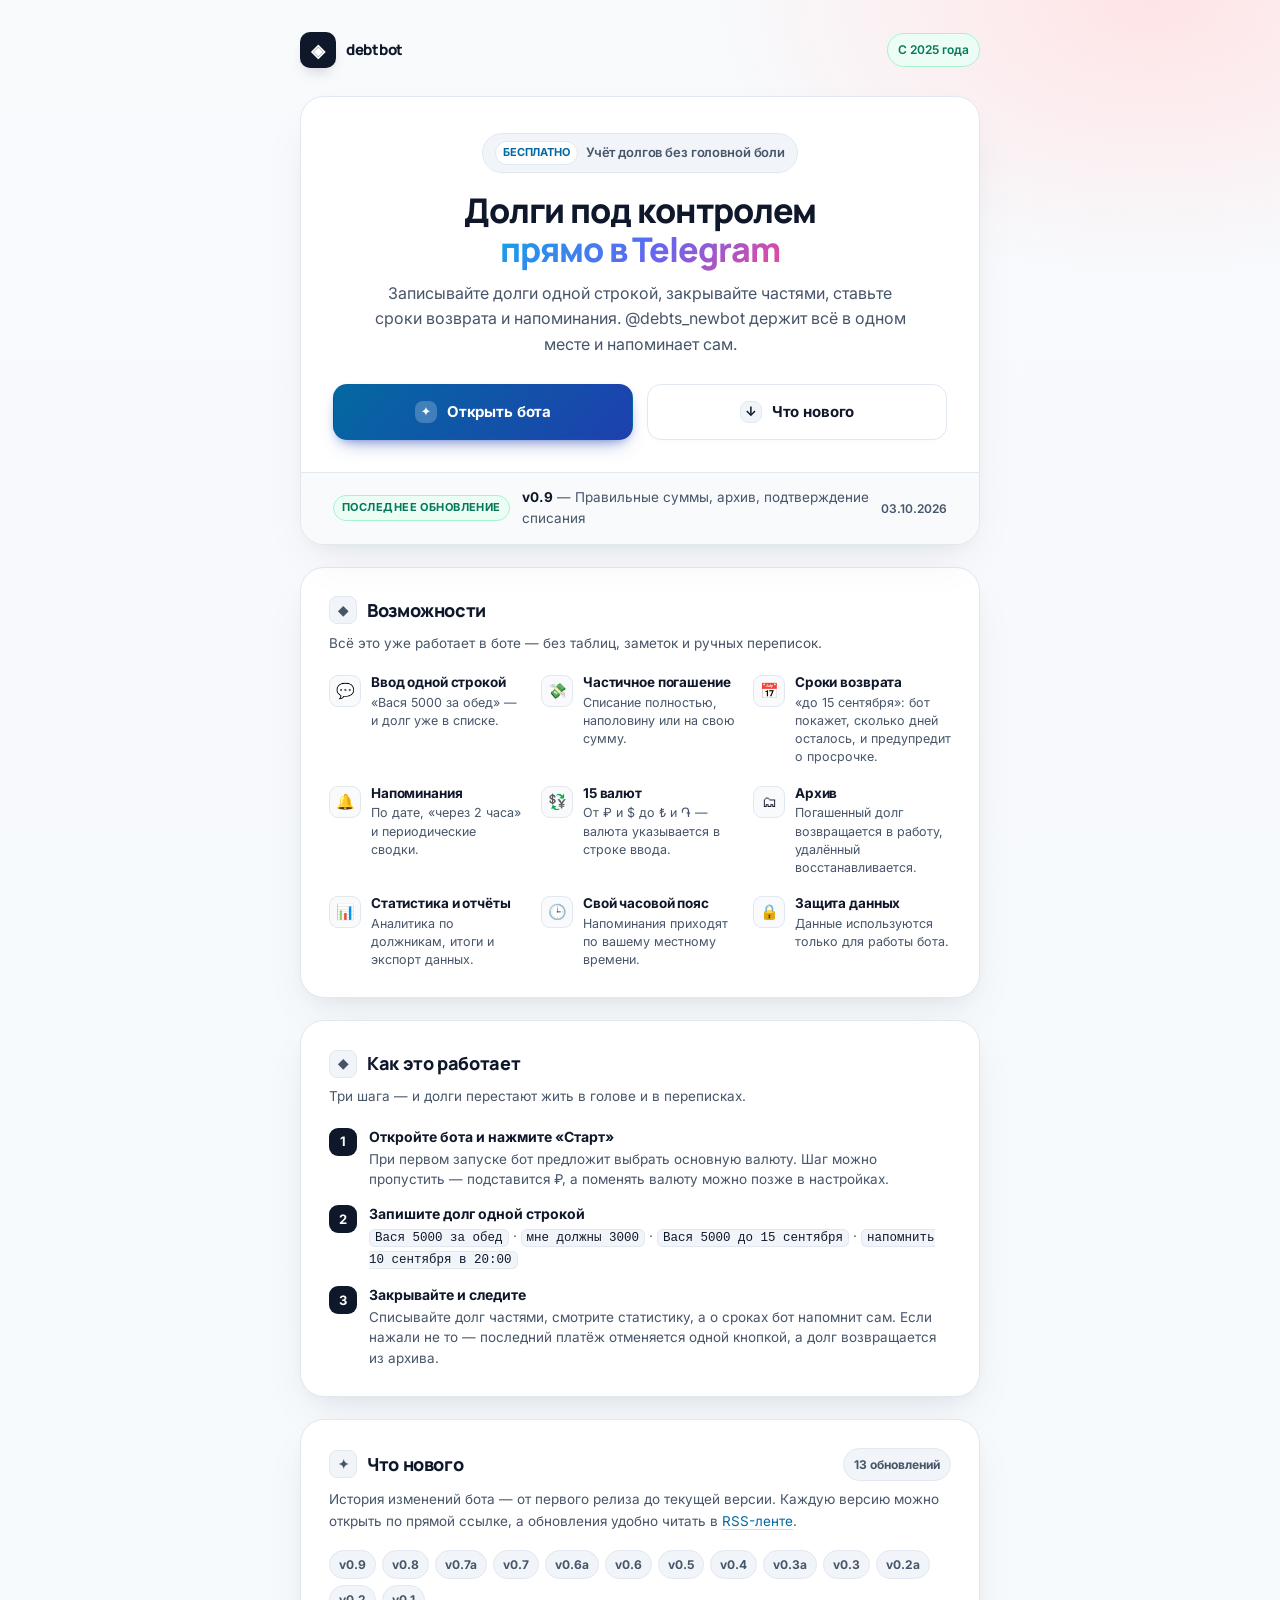
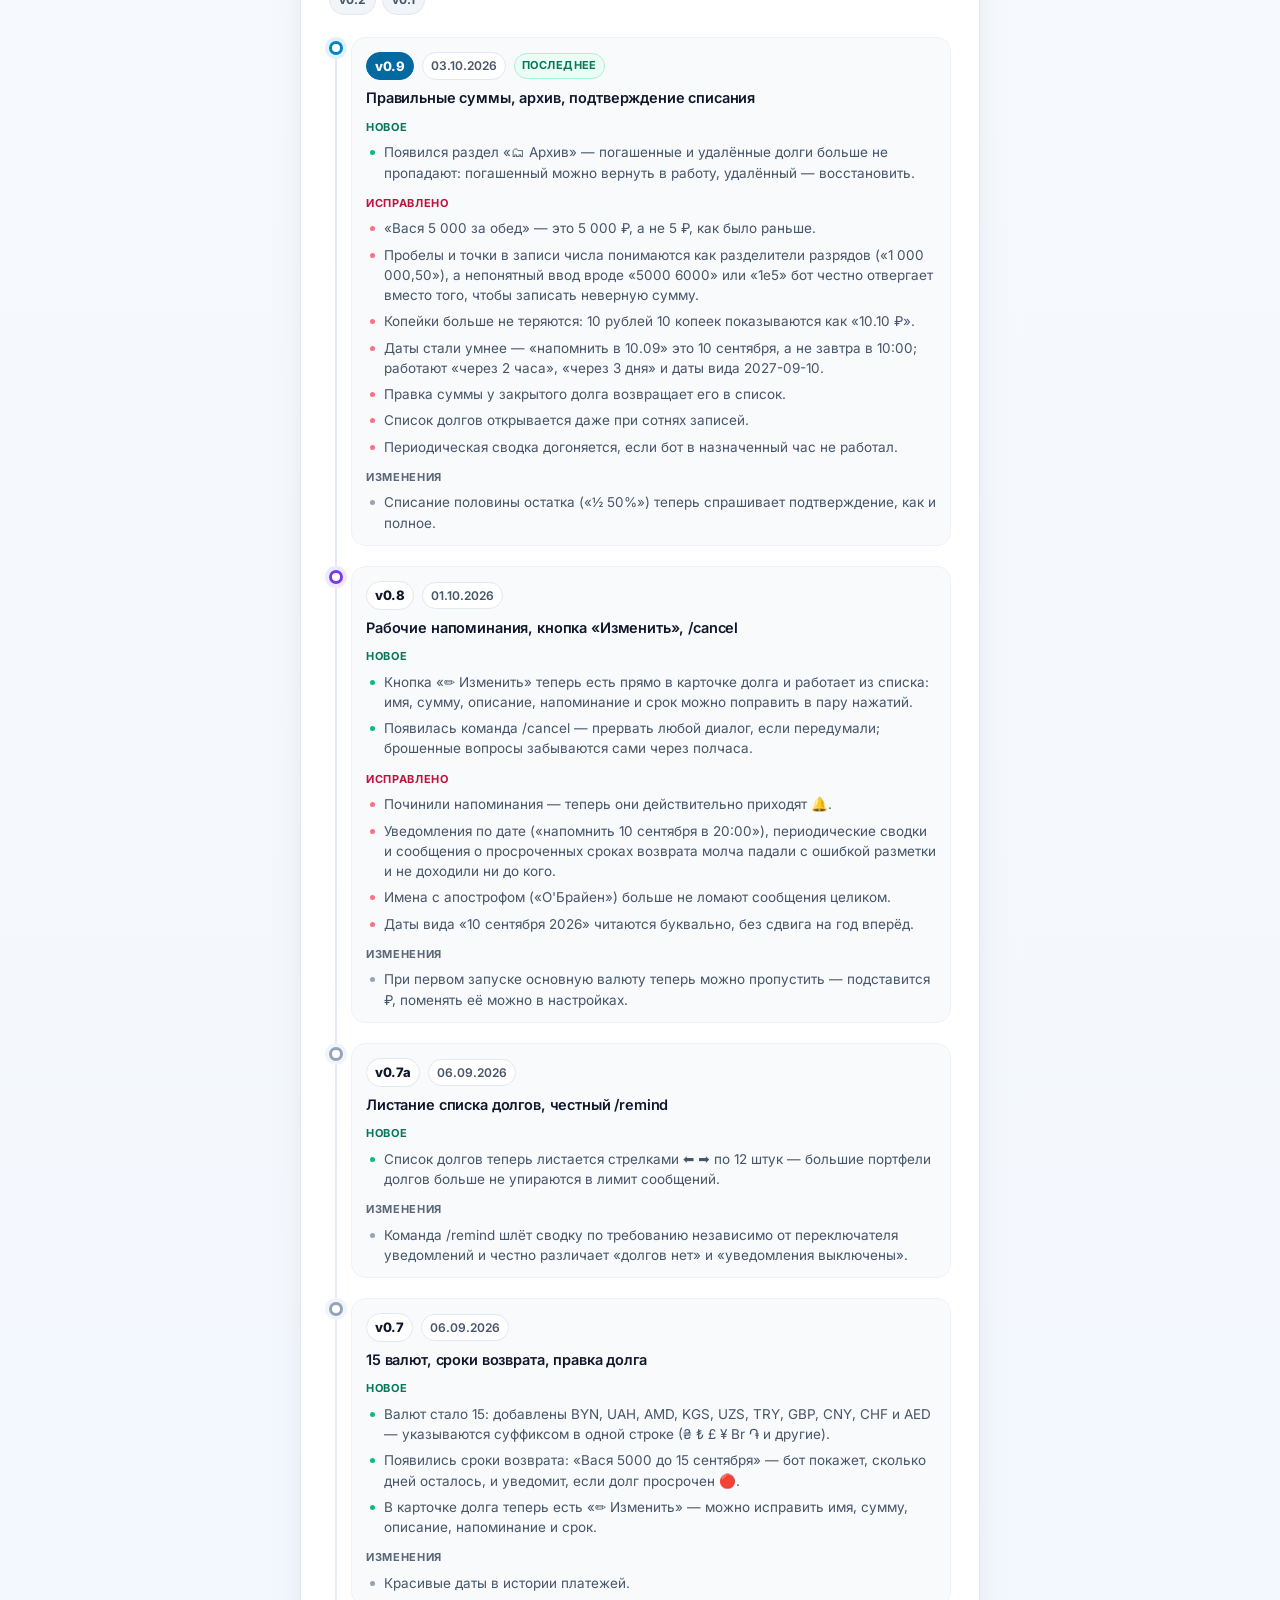
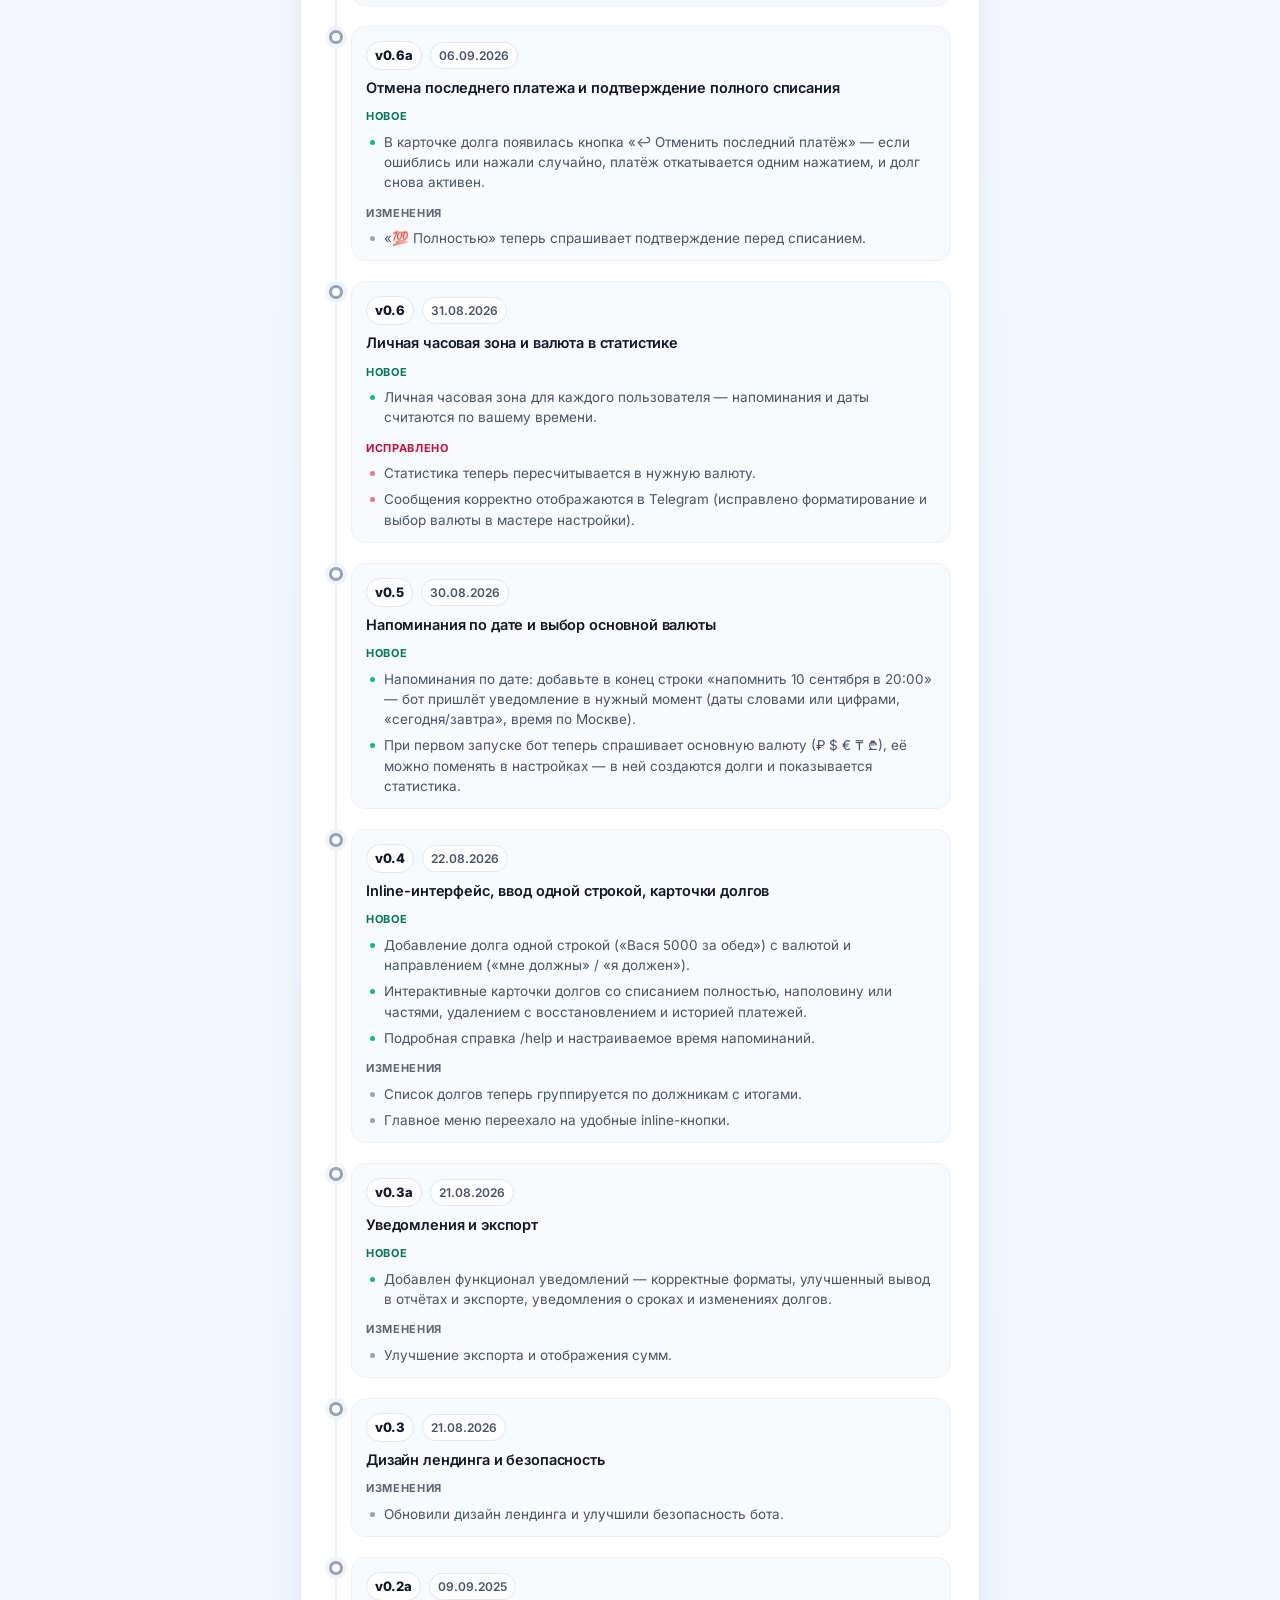
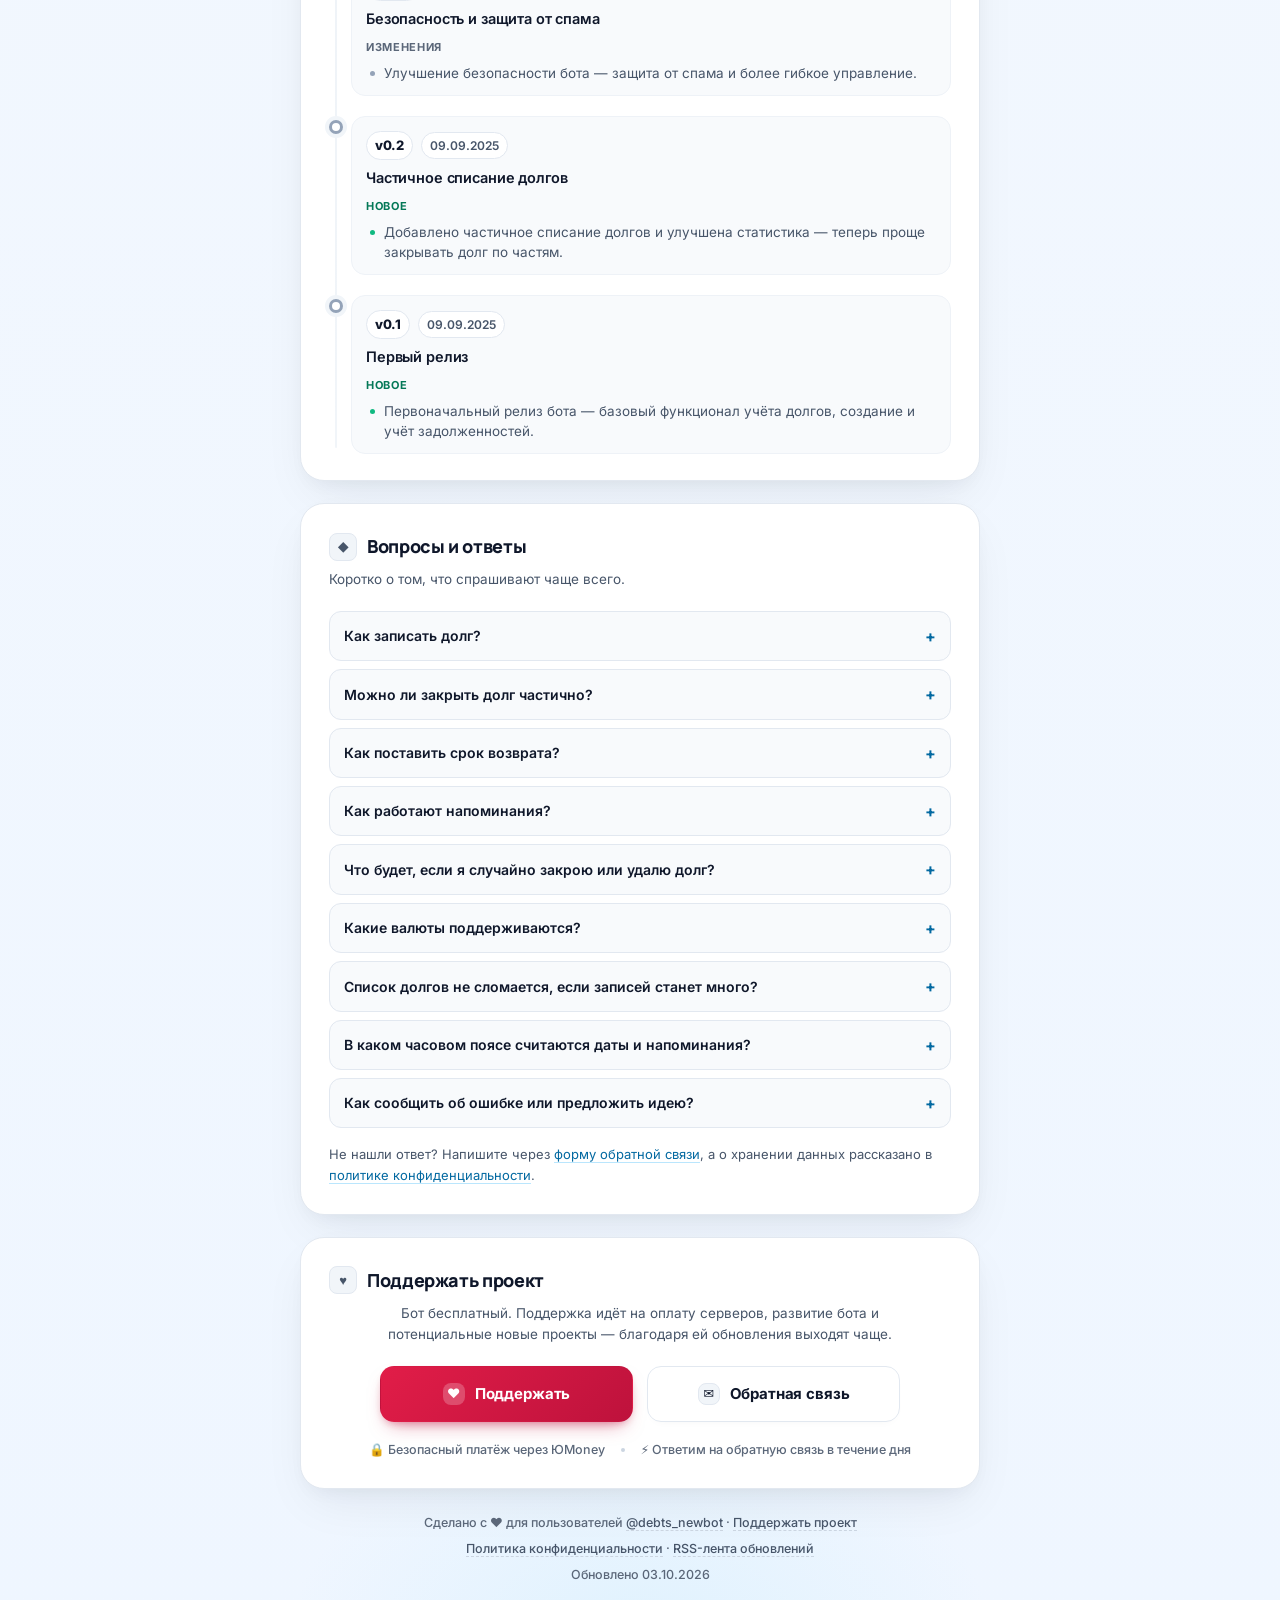
==== index.html @ 2c13cfb7 "site: обновления из данных, RSS, FAQ, превью для Telegram и доступность Каталог обновлений вынесен в" ====
<!DOCTYPE html>
<html lang="ru">
<head>
  <meta charset="UTF-8" />
  <meta name="viewport" content="width=device-width, initial-scale=1.0" />

  <title>Бот @debts_newbot — учёт долгов в Telegram</title>
  <meta name="description" content="Telegram-бот @debts_newbot для учёта долгов: ввод одной строкой, частичное погашение, сроки возврата, напоминания, 15 валют и статистика. История обновлений и поддержка проекта." />
  <link rel="canonical" href="https://dvrks1d3.github.io/debtbot.github.io/" />

  <!-- ВАЖНО: при подключении своего домена поменять адрес в site.json, затем
       здесь (canonical, og:url, og:image, twitter:image) и в privacy.html.
       Сборка проверит, что адреса совпадают. Подробности — в README. -->

  <meta name="theme-color" content="#0ea5e9" />
  <meta name="color-scheme" content="light" />

  <!-- Превью для Telegram и соцсетей -->
  <meta property="og:type" content="website" />
  <meta property="og:site_name" content="debtbot" />
  <meta property="og:locale" content="ru_RU" />
  <meta property="og:title" content="Учёт долгов в Telegram — @debts_newbot" />
  <meta property="og:description" content="Ввод одной строкой, частичное погашение, сроки возврата, напоминания и статистика. История обновлений бота и поддержка проекта." />
  <meta property="og:url" content="https://dvrks1d3.github.io/debtbot.github.io/" />
  <meta property="og:image" content="https://dvrks1d3.github.io/debtbot.github.io/assets/og-image.png" />
  <meta property="og:image:width" content="1200" />
  <meta property="og:image:height" content="630" />
  <meta property="og:image:alt" content="@debts_newbot — учёт долгов в Telegram" />
  <meta name="twitter:card" content="summary_large_image" />
  <meta name="twitter:title" content="Учёт долгов в Telegram — @debts_newbot" />
  <meta name="twitter:description" content="Ввод одной строкой, частичное погашение, сроки возврата, напоминания и статистика." />
  <meta name="twitter:image" content="https://dvrks1d3.github.io/debtbot.github.io/assets/og-image.png" />

  <!-- Иконки -->
  <link rel="icon" href="favicon.ico" sizes="any" />
  <link rel="icon" href="favicon.svg" type="image/svg+xml" />
  <link rel="apple-touch-icon" href="apple-touch-icon.png" />
  <link rel="manifest" href="site.webmanifest" />

  <!-- Подписка на обновления -->
  <link rel="alternate" type="application/rss+xml" title="Обновления бота @debts_newbot" href="feed.xml" />

  <link rel="preconnect" href="https://fonts.googleapis.com">
  <link rel="preconnect" href="https://fonts.gstatic.com" crossorigin>
  <link href="https://fonts.googleapis.com/css2?family=Inter:wght@400;500;600;700;800&family=Manrope:wght@700;800&display=swap" rel="stylesheet">

  <!-- Разметка для поисковиков собирается из faq.json и site.json -->
  <!-- build:jsonld:start -->
  <script type="application/ld+json">
  {
    "@context": "https://schema.org",
    "@graph": [
      {
        "@type": "SoftwareApplication",
        "name": "@debts_newbot",
        "applicationCategory": "FinanceApplication",
        "operatingSystem": "Telegram",
        "inLanguage": "ru",
        "url": "https://dvrks1d3.github.io/debtbot.github.io/",
        "description": "Telegram-бот для учёта долгов: частичное погашение, сроки возврата, напоминания и статистика.",
        "sameAs": [
          "https://t.me/debts_newbot"
        ],
        "offers": {
          "@type": "Offer",
          "price": "0",
          "priceCurrency": "RUB"
        }
      },
      {
        "@type": "FAQPage",
        "mainEntity": [
          {
            "@type": "Question",
            "name": "Как записать долг?",
            "acceptedAnswer": {
              "@type": "Answer",
              "text": "Одной строкой в чате с ботом: «Вася 5000 за обед». Можно сразу указать валюту, направление («мне должны» или «я должен»), срок возврата и напоминание."
            }
          },
          {
            "@type": "Question",
            "name": "Можно ли закрыть долг частично?",
            "acceptedAnswer": {
              "@type": "Answer",
              "text": "Да. В карточке долга есть списание полностью, наполовину («½ 50%») и на свою сумму. Полное списание и половина остатка спрашивают подтверждение, чтобы случайное нажатие ничего не испортило."
            }
          },
          {
            "@type": "Question",
            "name": "Как поставить срок возврата?",
            "acceptedAnswer": {
              "@type": "Answer",
              "text": "Допишите дату в строку: «Вася 5000 до 15 сентября». Бот покажет, сколько дней осталось, и пришлёт уведомление, если долг просрочен."
            }
          },
          {
            "@type": "Question",
            "name": "Как работают напоминания?",
            "acceptedAnswer": {
              "@type": "Answer",
              "text": "«напомнить 10 сентября в 20:00», «через 2 часа», «через 3 дня» или дата вида 2027-09-10. Кроме этого есть периодические сводки: их время настраивается, а если бот в назначенный час не работал, сводка догоняется."
            }
          },
          {
            "@type": "Question",
            "name": "Что будет, если я случайно закрою или удалю долг?",
            "acceptedAnswer": {
              "@type": "Answer",
              "text": "Ничего страшного. В разделе «🗂 Архив» погашенный долг можно вернуть в работу, а удалённый — восстановить. Последний платёж тоже откатывается кнопкой «↩️ Отменить последний платёж»."
            }
          },
          {
            "@type": "Question",
            "name": "Какие валюты поддерживаются?",
            "acceptedAnswer": {
              "@type": "Answer",
              "text": "15 валют, среди них ₽, $, €, ₸, ₾, ₴, ₺, £, ¥, Br и ֏. Валюта указывается прямо в строке ввода, а основную можно выбрать при первом запуске и поменять в настройках."
            }
          },
          {
            "@type": "Question",
            "name": "Список долгов не сломается, если записей станет много?",
            "acceptedAnswer": {
              "@type": "Answer",
              "text": "Нет. Список листается стрелками по 12 записей, группируется по должникам с итогами и открывается даже при сотнях долгов."
            }
          },
          {
            "@type": "Question",
            "name": "В каком часовом поясе считаются даты и напоминания?",
            "acceptedAnswer": {
              "@type": "Answer",
              "text": "В вашем. Часовой пояс настраивается отдельно для каждого пользователя, поэтому напоминания приходят по вашему местному времени."
            }
          },
          {
            "@type": "Question",
            "name": "Как сообщить об ошибке или предложить идею?",
            "acceptedAnswer": {
              "@type": "Answer",
              "text": "Через форму обратной связи — ссылка в блоке «Поддержать проект» и в футере. Обычно отвечаем в течение дня."
            }
          }
        ]
      }
    ]
  }
  </script>
  <!-- build:jsonld:end -->

  <style>
    :root {
      color-scheme: light;
      --bg: #f8fafc;
      --bg-2: #eff6ff;
      --card: #ffffff;
      --text: #0f172a;
      --muted: #475569;
      --muted-2: #5b6779;
      --border: #e2e8f0;
      --primary: #0ea5e9;
      --primary-ink: #0369a1;
      --primary-dark: #0284c7;
      --accent: #e11d48;
      --accent-2: #be123c;
      --ok: #047857;
      --ok-bg: #ecfdf5;
      --ok-border: #a7f3d0;
      --radius-xl: 24px;
      --shadow: 0 20px 50px -12px rgba(15, 23, 42, 0.08), 0 8px 20px -8px rgba(15, 23, 42, 0.06);
      --shadow-hover: 0 24px 60px -12px rgba(15, 23, 42, 0.12), 0 12px 24px -8px rgba(15, 23, 42, 0.08);
      --focus: #0369a1;
    }

    * { box-sizing: border-box; margin: 0; padding: 0; }

    body {
      font-family: 'Inter', system-ui, -apple-system, Segoe UI, Roboto, Arial, sans-serif;
      background: radial-gradient(900px 500px at 15% -10%, #dbeafe 0%, transparent 60%),
                  radial-gradient(800px 500px at 90% 0%, #ffe4e6 0%, transparent 55%),
                  radial-gradient(700px 400px at 50% 100%, #e0f2fe 0%, transparent 50%),
                  linear-gradient(180deg, var(--bg) 0%, var(--bg-2) 100%);
      color: var(--text);
      min-height: 100vh;
      line-height: 1.6;
      -webkit-font-smoothing: antialiased;
    }

    .container {
      max-width: 720px;
      margin: 0 auto;
      padding: 32px 20px 48px;
    }

    /* Доступность: сразу к обновлениям, минуя витрину */
    .skip-link {
      position: absolute;
      left: -9999px;
      top: 0;
      z-index: 10;
      background: var(--text);
      color: #fff;
      font-size: 14px;
      font-weight: 700;
      padding: 12px 18px;
      border-radius: 0 0 12px 0;
      text-decoration: none;
    }
    .skip-link:focus { left: 0; }

    a:focus-visible,
    button:focus-visible,
    summary:focus-visible {
      outline: 3px solid var(--focus);
      outline-offset: 3px;
      border-radius: 12px;
    }

    /* Header */
    .top-nav {
      display: flex;
      justify-content: space-between;
      align-items: center;
      margin-bottom: 28px;
      animation: fadeIn 0.6s ease;
    }
    .logo {
      display: flex;
      align-items: center;
      gap: 10px;
      font-weight: 800;
      font-family: 'Manrope', sans-serif;
      font-size: 15px;
      letter-spacing: -0.02em;
      color: var(--text);
    }
    .logo-mark {
      width: 36px; height: 36px;
      display: grid; place-items: center;
      background: var(--text);
      color: white;
      border-radius: 10px;
      font-size: 18px;
      box-shadow: 0 8px 16px -8px rgba(15,23,42,0.3);
    }
    .badge-since {
      font-size: 12px;
      font-weight: 600;
      color: var(--ok);
      background: var(--ok-bg);
      border: 1px solid var(--ok-border);
      padding: 6px 10px;
      border-radius: 999px;
    }

    /* Hero */
    .hero {
      background: var(--card);
      border: 1px solid var(--border);
      border-radius: var(--radius-xl);
      box-shadow: var(--shadow);
      overflow: hidden;
      animation: fadeUp 0.7s ease 0.1s both;
    }
    .hero-inner {
      padding: 36px 32px 32px;
      text-align: center;
    }
    .eyebrow {
      display: inline-flex;
      align-items: center;
      gap: 8px;
      background: #f1f5f9;
      border: 1px solid #e2e8f0;
      color: var(--muted);
      font-size: 13px;
      font-weight: 600;
      padding: 7px 12px;
      border-radius: 999px;
      margin-bottom: 18px;
      letter-spacing: -0.01em;
    }
    .eyebrow span {
      background: white;
      border: 1px solid #e2e8f0;
      padding: 2px 7px;
      border-radius: 999px;
      font-size: 11px;
      font-weight: 700;
      color: var(--primary-ink);
    }
    h1 {
      font-family: 'Manrope', sans-serif;
      font-size: clamp(26px, 4.5vw, 34px);
      font-weight: 800;
      line-height: 1.15;
      letter-spacing: -0.03em;
      margin-bottom: 12px;
    }
    h1 .accent {
      background: linear-gradient(135deg, #0ea5e9 0%, #6366f1 55%, #ec4899 100%);
      -webkit-background-clip: text;
      -webkit-text-fill-color: transparent;
      background-clip: text;
    }
    .subtitle {
      color: var(--muted);
      font-size: 16px;
      line-height: 1.6;
      max-width: 540px;
      margin: 0 auto 26px;
    }

    /* Actions */
    .actions {
      display: grid;
      grid-template-columns: 1fr 1fr;
      gap: 14px;
    }
    .btn {
      appearance: none;
      border-radius: 14px;
      padding: 16px 18px;
      font-size: 15px;
      font-weight: 700;
      letter-spacing: -0.01em;
      cursor: pointer;
      text-decoration: none;
      display: inline-flex;
      align-items: center;
      justify-content: center;
      gap: 10px;
      transition: all 0.22s cubic-bezier(.2,.8,.2,1);
      border: 1px solid transparent;
      line-height: 1;
      position: relative;
      overflow: hidden;
    }
    .btn:active { transform: translateY(0px) scale(0.98); }
    .btn-primary {
      background: linear-gradient(135deg, #0369a1 0%, #1e40af 100%);
      color: white;
      box-shadow: 0 10px 20px -10px rgba(30, 64, 175, 0.55), 0 4px 10px -4px rgba(30, 64, 175, 0.4);
    }
    .btn-primary:hover {
      transform: translateY(-2px);
      box-shadow: 0 16px 28px -10px rgba(30, 64, 175, 0.5), 0 8px 14px -6px rgba(30, 64, 175, 0.35);
      filter: brightness(1.06);
    }
    .btn-accent {
      background: linear-gradient(135deg, var(--accent) 0%, var(--accent-2) 100%);
      color: white;
      box-shadow: 0 10px 20px -10px rgba(190, 18, 60, 0.55), 0 4px 10px -4px rgba(190, 18, 60, 0.4);
    }
    .btn-accent:hover {
      transform: translateY(-2px);
      box-shadow: 0 16px 28px -10px rgba(190, 18, 60, 0.5), 0 8px 14px -6px rgba(190, 18, 60, 0.35);
      filter: brightness(1.04);
    }
    .btn-secondary {
      background: white;
      color: var(--text);
      border-color: var(--border);
      box-shadow: 0 4px 12px -8px rgba(15,23,42,0.08);
    }
    .btn-secondary:hover {
      transform: translateY(-2px);
      border-color: #cbd5e1;
      box-shadow: var(--shadow-hover);
      background: #fcfdff;
    }
    .btn-icon {
      width: 22px; height: 22px;
      display: grid; place-items: center;
      border-radius: 8px;
      font-size: 13px;
      flex-shrink: 0;
    }
    .btn-primary .btn-icon,
    .btn-accent .btn-icon { background: rgba(255,255,255,0.22); }
    .btn-secondary .btn-icon { background: #f1f5f9; border: 1px solid #e2e8f0; }

    /* Последнее обновление в карточке */
    .latest {
      display: flex;
      align-items: center;
      gap: 12px;
      flex-wrap: wrap;
      padding: 14px 32px;
      background: #f8fafc;
      border-top: 1px solid var(--border);
      text-decoration: none;
      color: var(--text);
      transition: background 0.2s ease;
    }
    .latest:hover { background: #f1f5f9; }
    .latest-label {
      font-size: 11px;
      font-weight: 700;
      letter-spacing: 0.04em;
      text-transform: uppercase;
      color: var(--ok);
      background: var(--ok-bg);
      border: 1px solid var(--ok-border);
      padding: 3px 8px;
      border-radius: 999px;
      white-space: nowrap;
    }
    .latest-title { flex: 1 1 220px; font-size: 13.5px; color: var(--muted); }
    .latest-title b { color: var(--text); font-weight: 700; }
    .latest-date { font-size: 12px; font-weight: 600; color: var(--muted); }

    /* Панели разделов */
    .panel {
      margin-top: 22px;
      background: var(--card);
      border: 1px solid var(--border);
      border-radius: var(--radius-xl);
      box-shadow: var(--shadow);
      padding: 28px;
    }
    .panel h2,
    .changelog-head h2 {
      font-family: 'Manrope', sans-serif;
      font-size: 18px;
      font-weight: 800;
      letter-spacing: -0.02em;
      display: flex;
      align-items: center;
      gap: 10px;
    }
    .title-icon {
      width: 28px; height: 28px;
      display: grid; place-items: center;
      background: #f1f5f9;
      border: 1px solid #e2e8f0;
      border-radius: 8px;
      font-size: 13px;
      color: var(--muted);
    }
    .panel-sub {
      font-size: 13.5px;
      color: var(--muted);
      margin: 8px 0 20px;
    }

    /* Возможности */
    .feature-grid {
      list-style: none;
      display: grid;
      grid-template-columns: repeat(3, 1fr);
      gap: 18px 14px;
    }
    .feature-item {
      display: flex;
      gap: 10px;
      align-items: flex-start;
    }
    .feature-icon {
      width: 32px; height: 32px;
      border-radius: 9px;
      display: grid; place-items: center;
      font-size: 15px;
      background: #f8fafc;
      border: 1px solid #e2e8f0;
      flex-shrink: 0;
      margin-top: 1px;
    }
    .feature-item b { display: block; font-size: 13.5px; line-height: 1.25; margin-bottom: 3px; letter-spacing: -0.01em; }
    .feature-item p { font-size: 12.5px; color: var(--muted); line-height: 1.45; }

    /* Как это работает */
    .steps {
      list-style: none;
      counter-reset: step;
      display: grid;
      gap: 16px;
    }
    .steps li {
      counter-increment: step;
      display: flex;
      gap: 12px;
      align-items: flex-start;
    }
    .steps li::before {
      content: counter(step);
      width: 28px; height: 28px;
      flex: 0 0 28px;
      display: grid; place-items: center;
      border-radius: 9px;
      background: var(--text);
      color: #fff;
      font-size: 13px;
      font-weight: 700;
    }
    .steps b { display: block; font-size: 14px; line-height: 1.3; margin-bottom: 3px; }
    .steps p { font-size: 13.5px; color: var(--muted); line-height: 1.5; }
    .steps code {
      font-family: ui-monospace, SFMono-Regular, Menlo, Consolas, monospace;
      font-size: 12.5px;
      background: #f1f5f9;
      border: 1px solid #e2e8f0;
      border-radius: 6px;
      padding: 1px 5px;
      color: var(--text);
    }

    /* Обновления */
    .changelog {
      margin-top: 22px;
      background: var(--card);
      border: 1px solid var(--border);
      border-radius: var(--radius-xl);
      box-shadow: var(--shadow);
      padding: 28px 28px 24px;
    }
    .changelog-head {
      display: flex;
      align-items: center;
      justify-content: space-between;
      gap: 12px;
      margin-bottom: 8px;
    }
    .version-count {
      font-size: 12px;
      font-weight: 700;
      color: var(--muted);
      background: #f1f5f9;
      border: 1px solid #e2e8f0;
      padding: 6px 10px;
      border-radius: 999px;
      white-space: nowrap;
    }
    .changelog-sub {
      font-size: 13.5px;
      color: var(--muted);
      margin-bottom: 18px;
    }
    .version-index {
      display: flex;
      flex-wrap: wrap;
      gap: 6px;
      margin-bottom: 22px;
    }
    .chip {
      font-size: 12px;
      font-weight: 700;
      color: var(--muted);
      background: #f1f5f9;
      border: 1px solid #e2e8f0;
      padding: 4px 9px;
      border-radius: 999px;
      text-decoration: none;
      transition: all 0.18s ease;
    }
    .chip:hover {
      background: white;
      border-color: var(--primary-ink);
      color: var(--primary-ink);
    }
    .timeline {
      list-style: none;
      position: relative;
      padding-left: 22px;
    }
    .timeline::before {
      content: "";
      position: absolute;
      left: 6px;
      top: 8px;
      bottom: 8px;
      width: 2px;
      background: linear-gradient(180deg, #e2e8f0 0%, #f1f5f9 100%);
      border-radius: 999px;
    }
    .timeline-item {
      position: relative;
      padding-bottom: 20px;
      display: flex;
      gap: 14px;
      align-items: flex-start;
      scroll-margin-top: 24px;
    }
    .timeline-item:last-child { padding-bottom: 2px; }
    .timeline-dot {
      position: absolute;
      left: -22px;
      top: 4px;
      width: 14px; height: 14px;
      border-radius: 50%;
      background: white;
      border: 3px solid var(--primary-dark);
      box-shadow: 0 0 0 4px #e0f2fe;
    }
    .timeline-item:nth-child(2) .timeline-dot { border-color: #7c3aed; box-shadow: 0 0 0 4px #ede9fe; }
    .timeline-item:nth-child(n+3) .timeline-dot { border-color: #94a3b8; box-shadow: 0 0 0 4px #f1f5f9; }
    .timeline-card {
      flex: 1;
      background: #f8fafc;
      border: 1px solid #eef2f7;
      border-radius: 14px;
      padding: 14px 14px 12px;
      transition: all 0.2s ease;
    }
    .timeline-card:hover {
      background: white;
      border-color: #e2e8f0;
      transform: translateY(-1px);
      box-shadow: 0 8px 20px -14px rgba(15,23,42,0.1);
    }
    .timeline-item:target .timeline-card {
      background: white;
      border-color: var(--primary);
      box-shadow: 0 0 0 3px #e0f2fe;
    }
    .timeline-top {
      display: flex;
      align-items: center;
      gap: 8px;
      flex-wrap: wrap;
      margin-bottom: 8px;
    }
    .release-heading { margin: 0; font-size: inherit; font-weight: inherit; }
    .ver {
      display: inline-block;
      font-size: 13px;
      font-weight: 800;
      letter-spacing: -0.02em;
      color: var(--text);
      background: white;
      border: 1px solid #e2e8f0;
      padding: 3px 8px;
      border-radius: 999px;
      text-decoration: none;
    }
    .ver:hover { border-color: var(--primary-ink); color: var(--primary-ink); }
    .ver.latest { background: var(--primary-ink); color: white; border-color: var(--primary-ink); }
    .ver.latest:hover { color: white; border-color: var(--text); background: var(--text); }
    .date {
      font-size: 12px;
      font-weight: 600;
      color: var(--muted);
      background: white;
      border: 1px solid #e2e8f0;
      padding: 3px 8px;
      border-radius: 999px;
    }
    .tag {
      font-size: 11px;
      font-weight: 700;
      letter-spacing: 0.04em;
      text-transform: uppercase;
      color: var(--ok);
      background: var(--ok-bg);
      border: 1px solid var(--ok-border);
      padding: 3px 7px;
      border-radius: 999px;
    }
    .release-title {
      font-size: 14.5px;
      font-weight: 600;
      color: var(--text);
      letter-spacing: -0.01em;
      line-height: 1.4;
    }
    .release-groups { margin-top: 10px; }
    .release-group + .release-group { margin-top: 12px; }
    .group-title {
      font-size: 11px;
      font-weight: 700;
      letter-spacing: 0.06em;
      text-transform: uppercase;
      margin-bottom: 6px;
      color: var(--muted-2);
    }
    .release-group-add .group-title { color: var(--ok); }
    .release-group-fix .group-title { color: var(--accent-2); }
    .release-list {
      list-style: none;
      display: grid;
      gap: 6px;
    }
    .release-list li {
      position: relative;
      padding-left: 18px;
      font-size: 13.5px;
      color: var(--muted);
      line-height: 1.5;
    }
    .release-list li::before {
      content: "";
      position: absolute;
      left: 4px;
      top: 8px;
      width: 5px; height: 5px;
      border-radius: 50%;
      background: #94a3b8;
    }
    .release-group-add .release-list li::before { background: #10b981; }
    .release-group-fix .release-list li::before { background: #fb7185; }

    /* FAQ */
    .faq-item {
      background: #f8fafc;
      border: 1px solid var(--border);
      border-radius: 12px;
      padding: 0 14px;
      transition: background 0.2s ease;
    }
    .faq-item + .faq-item { margin-top: 8px; }
    .faq-item[open] { background: white; }
    .faq-item summary {
      cursor: pointer;
      font-size: 14px;
      font-weight: 600;
      line-height: 1.4;
      padding: 13px 0;
      list-style: none;
      display: flex;
      align-items: center;
      justify-content: space-between;
      gap: 12px;
    }
    .faq-item summary::-webkit-details-marker { display: none; }
    .faq-item summary::after {
      content: "+";
      font-size: 16px;
      font-weight: 700;
      color: var(--primary-ink);
      flex-shrink: 0;
    }
    .faq-item[open] summary::after { content: "–"; }
    .faq-item p {
      font-size: 13.5px;
      color: var(--muted);
      line-height: 1.5;
      padding-bottom: 14px;
    }
    .faq-note {
      margin-top: 16px;
      font-size: 13px;
      color: var(--muted);
    }

    /* Поддержка */
    .support { text-align: center; }
    .support .panel-sub { max-width: 520px; margin: 8px auto 20px; }
    .support .actions { max-width: 520px; margin: 0 auto; }
    .trust-row {
      display: flex;
      align-items: center;
      justify-content: center;
      gap: 16px;
      margin-top: 18px;
      flex-wrap: wrap;
      color: var(--muted-2);
      font-size: 12.5px;
      font-weight: 500;
    }
    .trust-row span { display: inline-flex; align-items: center; gap: 6px; }
    .trust-dot { width: 4px; height: 4px; background: #cbd5e1; border-radius: 50%; }

    footer {
      text-align: center;
      margin-top: 24px;
      color: var(--muted-2);
      font-size: 12.5px;
      font-weight: 500;
      animation: fadeIn 0.7s ease 0.25s both;
    }
    footer p + p { margin-top: 6px; }
    footer a { color: var(--muted); text-decoration: none; border-bottom: 1px dashed #cbd5e1; }
    footer a:hover { color: var(--text); border-bottom-color: var(--text); }

    a.inline-link { color: var(--primary-ink); text-decoration: none; border-bottom: 1px solid #bae6fd; }
    a.inline-link:hover { border-bottom-color: var(--primary-ink); }

    @keyframes fadeUp {
      from { opacity: 0; transform: translateY(12px); }
      to { opacity: 1; transform: translateY(0); }
    }
    @keyframes fadeIn { from { opacity: 0; } to { opacity: 1; } }

    @media (max-width: 720px) {
      .feature-grid { grid-template-columns: repeat(2, 1fr); }
    }

    @media (max-width: 640px) {
      .container { padding: 20px 16px 32px; }
      .hero-inner { padding: 28px 20px 26px; }
      .latest { padding: 14px 20px; }
      .actions { grid-template-columns: 1fr; }
      .panel { padding: 22px 18px; }
      .changelog { padding: 22px 18px 18px; }
      .feature-grid { grid-template-columns: 1fr; gap: 14px; }
      .release-list li { font-size: 13px; }
      .changelog-sub { font-size: 13px; }
      .trust-row { flex-direction: column; gap: 6px; }
      .trust-dot { display: none; }
    }

    @media (prefers-reduced-motion: reduce) {
      * { animation: none !important; transition: none !important; }
    }
  </style>
</head>
<body>
  <a class="skip-link" href="#changelog">Перейти к обновлениям</a>

  <div class="container">
    <header class="top-nav">
      <div class="logo">
        <div class="logo-mark" aria-hidden="true">◈</div>
        debtbot
      </div>
      <span class="badge-since">С 2025 года</span>
    </header>

    <main id="main">
      <section class="hero" aria-labelledby="hero-title">
        <div class="hero-inner">
          <p class="eyebrow"><span>БЕСПЛАТНО</span> Учёт долгов без головной боли</p>
          <h1 id="hero-title">Долги под контролем <br><span class="accent">прямо в Telegram</span></h1>
          <p class="subtitle">Записывайте долги одной строкой, закрывайте частями, ставьте сроки возврата и напоминания. @debts_newbot держит всё в одном месте и напоминает сам.</p>

          <div class="actions">
            <a class="btn btn-primary" href="https://t.me/debts_newbot" target="_blank" rel="noopener noreferrer">
              <span class="btn-icon" aria-hidden="true">✦</span>
              Открыть бота
            </a>
            <a class="btn btn-secondary" href="#changelog">
              <span class="btn-icon" aria-hidden="true">↓</span>
              Что нового
            </a>
          </div>
        </div>

        <!-- build:latest:start -->
        <a class="latest" href="#v0-9">
          <span class="latest-label">Последнее обновление</span>
          <span class="latest-title"><b>v0.9</b> — Правильные суммы, архив, подтверждение списания</span>
          <time class="latest-date" datetime="2026-10-03">03.10.2026</time>
        </a>
        <!-- build:latest:end -->
      </section>

      <section class="panel" id="features" aria-labelledby="features-title">
        <h2 id="features-title"><span class="title-icon" aria-hidden="true">◆</span> Возможности</h2>
        <p class="panel-sub">Всё это уже работает в боте — без таблиц, заметок и ручных переписок.</p>

        <ul class="feature-grid">
          <li class="feature-item">
            <span class="feature-icon" aria-hidden="true">💬</span>
            <div><b>Ввод одной строкой</b><p>«Вася 5000 за обед» — и долг уже в списке.</p></div>
          </li>
          <li class="feature-item">
            <span class="feature-icon" aria-hidden="true">💸</span>
            <div><b>Частичное погашение</b><p>Списание полностью, наполовину или на свою сумму.</p></div>
          </li>
          <li class="feature-item">
            <span class="feature-icon" aria-hidden="true">📅</span>
            <div><b>Сроки возврата</b><p>«до 15 сентября»: бот покажет, сколько дней осталось, и предупредит о просрочке.</p></div>
          </li>
          <li class="feature-item">
            <span class="feature-icon" aria-hidden="true">🔔</span>
            <div><b>Напоминания</b><p>По дате, «через 2 часа» и периодические сводки.</p></div>
          </li>
          <li class="feature-item">
            <span class="feature-icon" aria-hidden="true">💱</span>
            <div><b>15 валют</b><p>От ₽ и $ до ₺ и ֏ — валюта указывается в строке ввода.</p></div>
          </li>
          <li class="feature-item">
            <span class="feature-icon" aria-hidden="true">🗂</span>
            <div><b>Архив</b><p>Погашенный долг возвращается в работу, удалённый восстанавливается.</p></div>
          </li>
          <li class="feature-item">
            <span class="feature-icon" aria-hidden="true">📊</span>
            <div><b>Статистика и отчёты</b><p>Аналитика по должникам, итоги и экспорт данных.</p></div>
          </li>
          <li class="feature-item">
            <span class="feature-icon" aria-hidden="true">🕒</span>
            <div><b>Свой часовой пояс</b><p>Напоминания приходят по вашему местному времени.</p></div>
          </li>
          <li class="feature-item">
            <span class="feature-icon" aria-hidden="true">🔒</span>
            <div><b>Защита данных</b><p>Данные используются только для работы бота.</p></div>
          </li>
        </ul>
      </section>

      <section class="panel" id="how" aria-labelledby="how-title">
        <h2 id="how-title"><span class="title-icon" aria-hidden="true">◆</span> Как это работает</h2>
        <p class="panel-sub">Три шага — и долги перестают жить в голове и в переписках.</p>

        <ol class="steps">
          <li>
            <div>
              <b>Откройте бота и нажмите «Старт»</b>
              <p>При первом запуске бот предложит выбрать основную валюту. Шаг можно пропустить — подставится ₽, а поменять валюту можно позже в настройках.</p>
            </div>
          </li>
          <li>
            <div>
              <b>Запишите долг одной строкой</b>
              <p><code>Вася 5000 за обед</code> · <code>мне должны 3000</code> · <code>Вася 5000 до 15 сентября</code> · <code>напомнить 10 сентября в 20:00</code></p>
            </div>
          </li>
          <li>
            <div>
              <b>Закрывайте и следите</b>
              <p>Списывайте долг частями, смотрите статистику, а о сроках бот напомнит сам. Если нажали не то — последний платёж отменяется одной кнопкой, а долг возвращается из архива.</p>
            </div>
          </li>
        </ol>
      </section>

      <section class="changelog" id="changelog" aria-labelledby="changelog-title">
        <div class="changelog-head">
          <h2 id="changelog-title"><span class="title-icon" aria-hidden="true">✦</span> Что нового</h2>
          <p class="version-count"><!-- build:count:start -->13 обновлений<!-- build:count:end --></p>
        </div>
        <p class="changelog-sub">История изменений бота — от первого релиза до текущей версии. Каждую версию можно открыть по прямой ссылке, а обновления удобно читать в <a class="inline-link" href="feed.xml">RSS-ленте</a>.</p>

        <!-- build:index:start -->
          <nav class="version-index" aria-label="Перейти к версии">
            <a class="chip" href="#v0-9">v0.9</a>
            <a class="chip" href="#v0-8">v0.8</a>
            <a class="chip" href="#v0-7a">v0.7a</a>
            <a class="chip" href="#v0-7">v0.7</a>
            <a class="chip" href="#v0-6a">v0.6a</a>
            <a class="chip" href="#v0-6">v0.6</a>
            <a class="chip" href="#v0-5">v0.5</a>
            <a class="chip" href="#v0-4">v0.4</a>
            <a class="chip" href="#v0-3a">v0.3a</a>
            <a class="chip" href="#v0-3">v0.3</a>
            <a class="chip" href="#v0-2a">v0.2a</a>
            <a class="chip" href="#v0-2">v0.2</a>
            <a class="chip" href="#v0-1">v0.1</a>
          </nav>
          <!-- build:index:end -->

        <ul class="timeline">
        <!-- build:releases:start -->
        <li class="timeline-item" id="v0-9">
          <div class="timeline-dot" aria-hidden="true"></div>
          <article class="timeline-card">
            <div class="timeline-top">
              <h3 class="release-heading">
                <a class="ver latest" href="#v0-9" title="Ссылка на это обновление">v0.9</a>
              </h3>
              <time class="date" datetime="2026-10-03">03.10.2026</time>
              <span class="tag">Последнее</span>
            </div>
            <p class="release-title">Правильные суммы, архив, подтверждение списания</p>
            <div class="release-groups">
              <div class="release-group release-group-add">
                <h4 class="group-title">Новое</h4>
                <ul class="release-list">
                  <li>Появился раздел «🗂 Архив» — погашенные и удалённые долги больше не пропадают: погашенный можно вернуть в работу, удалённый — восстановить.</li>
                </ul>
              </div>
              <div class="release-group release-group-fix">
                <h4 class="group-title">Исправлено</h4>
                <ul class="release-list">
                  <li>«Вася 5 000 за обед» — это 5 000 ₽, а не 5 ₽, как было раньше.</li>
                  <li>Пробелы и точки в записи числа понимаются как разделители разрядов («1 000 000,50»), а непонятный ввод вроде «5000 6000» или «1e5» бот честно отвергает вместо того, чтобы записать неверную сумму.</li>
                  <li>Копейки больше не теряются: 10 рублей 10 копеек показываются как «10.10 ₽».</li>
                  <li>Даты стали умнее — «напомнить в 10.09» это 10 сентября, а не завтра в 10:00; работают «через 2 часа», «через 3 дня» и даты вида 2027-09-10.</li>
                  <li>Правка суммы у закрытого долга возвращает его в список.</li>
                  <li>Список долгов открывается даже при сотнях записей.</li>
                  <li>Периодическая сводка догоняется, если бот в назначенный час не работал.</li>
                </ul>
              </div>
              <div class="release-group release-group-change">
                <h4 class="group-title">Изменения</h4>
                <ul class="release-list">
                  <li>Списание половины остатка («½ 50%») теперь спрашивает подтверждение, как и полное.</li>
                </ul>
              </div>
            </div>
          </article>
        </li>
        <li class="timeline-item" id="v0-8">
          <div class="timeline-dot" aria-hidden="true"></div>
          <article class="timeline-card">
            <div class="timeline-top">
              <h3 class="release-heading">
                <a class="ver" href="#v0-8" title="Ссылка на это обновление">v0.8</a>
              </h3>
              <time class="date" datetime="2026-10-01">01.10.2026</time>
            </div>
            <p class="release-title">Рабочие напоминания, кнопка «Изменить», /cancel</p>
            <div class="release-groups">
              <div class="release-group release-group-add">
                <h4 class="group-title">Новое</h4>
                <ul class="release-list">
                  <li>Кнопка «✏️ Изменить» теперь есть прямо в карточке долга и работает из списка: имя, сумму, описание, напоминание и срок можно поправить в пару нажатий.</li>
                  <li>Появилась команда /cancel — прервать любой диалог, если передумали; брошенные вопросы забываются сами через полчаса.</li>
                </ul>
              </div>
              <div class="release-group release-group-fix">
                <h4 class="group-title">Исправлено</h4>
                <ul class="release-list">
                  <li>Починили напоминания — теперь они действительно приходят 🔔.</li>
                  <li>Уведомления по дате («напомнить 10 сентября в 20:00»), периодические сводки и сообщения о просроченных сроках возврата молча падали с ошибкой разметки и не доходили ни до кого.</li>
                  <li>Имена с апострофом («О'Брайен») больше не ломают сообщения целиком.</li>
                  <li>Даты вида «10 сентября 2026» читаются буквально, без сдвига на год вперёд.</li>
                </ul>
              </div>
              <div class="release-group release-group-change">
                <h4 class="group-title">Изменения</h4>
                <ul class="release-list">
                  <li>При первом запуске основную валюту теперь можно пропустить — подставится ₽, поменять её можно в настройках.</li>
                </ul>
              </div>
            </div>
          </article>
        </li>
        <li class="timeline-item" id="v0-7a">
          <div class="timeline-dot" aria-hidden="true"></div>
          <article class="timeline-card">
            <div class="timeline-top">
              <h3 class="release-heading">
                <a class="ver" href="#v0-7a" title="Ссылка на это обновление">v0.7a</a>
              </h3>
              <time class="date" datetime="2026-09-06">06.09.2026</time>
            </div>
            <p class="release-title">Листание списка долгов, честный /remind</p>
            <div class="release-groups">
              <div class="release-group release-group-add">
                <h4 class="group-title">Новое</h4>
                <ul class="release-list">
                  <li>Список долгов теперь листается стрелками ⬅️ ➡️ по 12 штук — большие портфели долгов больше не упираются в лимит сообщений.</li>
                </ul>
              </div>
              <div class="release-group release-group-change">
                <h4 class="group-title">Изменения</h4>
                <ul class="release-list">
                  <li>Команда /remind шлёт сводку по требованию независимо от переключателя уведомлений и честно различает «долгов нет» и «уведомления выключены».</li>
                </ul>
              </div>
            </div>
          </article>
        </li>
        <li class="timeline-item" id="v0-7">
          <div class="timeline-dot" aria-hidden="true"></div>
          <article class="timeline-card">
            <div class="timeline-top">
              <h3 class="release-heading">
                <a class="ver" href="#v0-7" title="Ссылка на это обновление">v0.7</a>
              </h3>
              <time class="date" datetime="2026-09-06">06.09.2026</time>
            </div>
            <p class="release-title">15 валют, сроки возврата, правка долга</p>
            <div class="release-groups">
              <div class="release-group release-group-add">
                <h4 class="group-title">Новое</h4>
                <ul class="release-list">
                  <li>Валют стало 15: добавлены BYN, UAH, AMD, KGS, UZS, TRY, GBP, CNY, CHF и AED — указываются суффиксом в одной строке (₴ ₺ £ ¥ Br ֏ и другие).</li>
                  <li>Появились сроки возврата: «Вася 5000 до 15 сентября» — бот покажет, сколько дней осталось, и уведомит, если долг просрочен 🔴.</li>
                  <li>В карточке долга теперь есть «✏️ Изменить» — можно исправить имя, сумму, описание, напоминание и срок.</li>
                </ul>
              </div>
              <div class="release-group release-group-change">
                <h4 class="group-title">Изменения</h4>
                <ul class="release-list">
                  <li>Красивые даты в истории платежей.</li>
                </ul>
              </div>
            </div>
          </article>
        </li>
        <li class="timeline-item" id="v0-6a">
          <div class="timeline-dot" aria-hidden="true"></div>
          <article class="timeline-card">
            <div class="timeline-top">
              <h3 class="release-heading">
                <a class="ver" href="#v0-6a" title="Ссылка на это обновление">v0.6a</a>
              </h3>
              <time class="date" datetime="2026-09-06">06.09.2026</time>
            </div>
            <p class="release-title">Отмена последнего платежа и подтверждение полного списания</p>
            <div class="release-groups">
              <div class="release-group release-group-add">
                <h4 class="group-title">Новое</h4>
                <ul class="release-list">
                  <li>В карточке долга появилась кнопка «↩️ Отменить последний платёж» — если ошиблись или нажали случайно, платёж откатывается одним нажатием, и долг снова активен.</li>
                </ul>
              </div>
              <div class="release-group release-group-change">
                <h4 class="group-title">Изменения</h4>
                <ul class="release-list">
                  <li>«💯 Полностью» теперь спрашивает подтверждение перед списанием.</li>
                </ul>
              </div>
            </div>
          </article>
        </li>
        <li class="timeline-item" id="v0-6">
          <div class="timeline-dot" aria-hidden="true"></div>
          <article class="timeline-card">
            <div class="timeline-top">
              <h3 class="release-heading">
                <a class="ver" href="#v0-6" title="Ссылка на это обновление">v0.6</a>
              </h3>
              <time class="date" datetime="2026-08-31">31.08.2026</time>
            </div>
            <p class="release-title">Личная часовая зона и валюта в статистике</p>
            <div class="release-groups">
              <div class="release-group release-group-add">
                <h4 class="group-title">Новое</h4>
                <ul class="release-list">
                  <li>Личная часовая зона для каждого пользователя — напоминания и даты считаются по вашему времени.</li>
                </ul>
              </div>
              <div class="release-group release-group-fix">
                <h4 class="group-title">Исправлено</h4>
                <ul class="release-list">
                  <li>Статистика теперь пересчитывается в нужную валюту.</li>
                  <li>Сообщения корректно отображаются в Telegram (исправлено форматирование и выбор валюты в мастере настройки).</li>
                </ul>
              </div>
            </div>
          </article>
        </li>
        <li class="timeline-item" id="v0-5">
          <div class="timeline-dot" aria-hidden="true"></div>
          <article class="timeline-card">
            <div class="timeline-top">
              <h3 class="release-heading">
                <a class="ver" href="#v0-5" title="Ссылка на это обновление">v0.5</a>
              </h3>
              <time class="date" datetime="2026-08-30">30.08.2026</time>
            </div>
            <p class="release-title">Напоминания по дате и выбор основной валюты</p>
            <div class="release-groups">
              <div class="release-group release-group-add">
                <h4 class="group-title">Новое</h4>
                <ul class="release-list">
                  <li>Напоминания по дате: добавьте в конец строки «напомнить 10 сентября в 20:00» — бот пришлёт уведомление в нужный момент (даты словами или цифрами, «сегодня/завтра», время по Москве).</li>
                  <li>При первом запуске бот теперь спрашивает основную валюту (₽ $ € ₸ ₾), её можно поменять в настройках — в ней создаются долги и показывается статистика.</li>
                </ul>
              </div>
            </div>
          </article>
        </li>
        <li class="timeline-item" id="v0-4">
          <div class="timeline-dot" aria-hidden="true"></div>
          <article class="timeline-card">
            <div class="timeline-top">
              <h3 class="release-heading">
                <a class="ver" href="#v0-4" title="Ссылка на это обновление">v0.4</a>
              </h3>
              <time class="date" datetime="2026-08-22">22.08.2026</time>
            </div>
            <p class="release-title">Inline-интерфейс, ввод одной строкой, карточки долгов</p>
            <div class="release-groups">
              <div class="release-group release-group-add">
                <h4 class="group-title">Новое</h4>
                <ul class="release-list">
                  <li>Добавление долга одной строкой («Вася 5000 за обед») с валютой и направлением («мне должны» / «я должен»).</li>
                  <li>Интерактивные карточки долгов со списанием полностью, наполовину или частями, удалением с восстановлением и историей платежей.</li>
                  <li>Подробная справка /help и настраиваемое время напоминаний.</li>
                </ul>
              </div>
              <div class="release-group release-group-change">
                <h4 class="group-title">Изменения</h4>
                <ul class="release-list">
                  <li>Список долгов теперь группируется по должникам с итогами.</li>
                  <li>Главное меню переехало на удобные inline-кнопки.</li>
                </ul>
              </div>
            </div>
          </article>
        </li>
        <li class="timeline-item" id="v0-3a">
          <div class="timeline-dot" aria-hidden="true"></div>
          <article class="timeline-card">
            <div class="timeline-top">
              <h3 class="release-heading">
                <a class="ver" href="#v0-3a" title="Ссылка на это обновление">v0.3a</a>
              </h3>
              <time class="date" datetime="2026-08-21">21.08.2026</time>
            </div>
            <p class="release-title">Уведомления и экспорт</p>
            <div class="release-groups">
              <div class="release-group release-group-add">
                <h4 class="group-title">Новое</h4>
                <ul class="release-list">
                  <li>Добавлен функционал уведомлений — корректные форматы, улучшенный вывод в отчётах и экспорте, уведомления о сроках и изменениях долгов.</li>
                </ul>
              </div>
              <div class="release-group release-group-change">
                <h4 class="group-title">Изменения</h4>
                <ul class="release-list">
                  <li>Улучшение экспорта и отображения сумм.</li>
                </ul>
              </div>
            </div>
          </article>
        </li>
        <li class="timeline-item" id="v0-3">
          <div class="timeline-dot" aria-hidden="true"></div>
          <article class="timeline-card">
            <div class="timeline-top">
              <h3 class="release-heading">
                <a class="ver" href="#v0-3" title="Ссылка на это обновление">v0.3</a>
              </h3>
              <time class="date" datetime="2026-08-21">21.08.2026</time>
            </div>
            <p class="release-title">Дизайн лендинга и безопасность</p>
            <div class="release-groups">
              <div class="release-group release-group-change">
                <h4 class="group-title">Изменения</h4>
                <ul class="release-list">
                  <li>Обновили дизайн лендинга и улучшили безопасность бота.</li>
                </ul>
              </div>
            </div>
          </article>
        </li>
        <li class="timeline-item" id="v0-2a">
          <div class="timeline-dot" aria-hidden="true"></div>
          <article class="timeline-card">
            <div class="timeline-top">
              <h3 class="release-heading">
                <a class="ver" href="#v0-2a" title="Ссылка на это обновление">v0.2a</a>
              </h3>
              <time class="date" datetime="2025-09-09">09.09.2025</time>
            </div>
            <p class="release-title">Безопасность и защита от спама</p>
            <div class="release-groups">
              <div class="release-group release-group-change">
                <h4 class="group-title">Изменения</h4>
                <ul class="release-list">
                  <li>Улучшение безопасности бота — защита от спама и более гибкое управление.</li>
                </ul>
              </div>
            </div>
          </article>
        </li>
        <li class="timeline-item" id="v0-2">
          <div class="timeline-dot" aria-hidden="true"></div>
          <article class="timeline-card">
            <div class="timeline-top">
              <h3 class="release-heading">
                <a class="ver" href="#v0-2" title="Ссылка на это обновление">v0.2</a>
              </h3>
              <time class="date" datetime="2025-09-09">09.09.2025</time>
            </div>
            <p class="release-title">Частичное списание долгов</p>
            <div class="release-groups">
              <div class="release-group release-group-add">
                <h4 class="group-title">Новое</h4>
                <ul class="release-list">
                  <li>Добавлено частичное списание долгов и улучшена статистика — теперь проще закрывать долг по частям.</li>
                </ul>
              </div>
            </div>
          </article>
        </li>
        <li class="timeline-item" id="v0-1">
          <div class="timeline-dot" aria-hidden="true"></div>
          <article class="timeline-card">
            <div class="timeline-top">
              <h3 class="release-heading">
                <a class="ver" href="#v0-1" title="Ссылка на это обновление">v0.1</a>
              </h3>
              <time class="date" datetime="2025-09-09">09.09.2025</time>
            </div>
            <p class="release-title">Первый релиз</p>
            <div class="release-groups">
              <div class="release-group release-group-add">
                <h4 class="group-title">Новое</h4>
                <ul class="release-list">
                  <li>Первоначальный релиз бота — базовый функционал учёта долгов, создание и учёт задолженностей.</li>
                </ul>
              </div>
            </div>
          </article>
        </li>
        <!-- build:releases:end -->
        </ul>
      </section>

      <section class="panel" id="faq" aria-labelledby="faq-title">
        <h2 id="faq-title"><span class="title-icon" aria-hidden="true">◆</span> Вопросы и ответы</h2>
        <p class="panel-sub">Коротко о том, что спрашивают чаще всего.</p>

        <!-- build:faq:start -->
        <details class="faq-item">
          <summary>Как записать долг?</summary>
          <p>Одной строкой в чате с ботом: «Вася 5000 за обед». Можно сразу указать валюту, направление («мне должны» или «я должен»), срок возврата и напоминание.</p>
        </details>
        <details class="faq-item">
          <summary>Можно ли закрыть долг частично?</summary>
          <p>Да. В карточке долга есть списание полностью, наполовину («½ 50%») и на свою сумму. Полное списание и половина остатка спрашивают подтверждение, чтобы случайное нажатие ничего не испортило.</p>
        </details>
        <details class="faq-item">
          <summary>Как поставить срок возврата?</summary>
          <p>Допишите дату в строку: «Вася 5000 до 15 сентября». Бот покажет, сколько дней осталось, и пришлёт уведомление, если долг просрочен.</p>
        </details>
        <details class="faq-item">
          <summary>Как работают напоминания?</summary>
          <p>«напомнить 10 сентября в 20:00», «через 2 часа», «через 3 дня» или дата вида 2027-09-10. Кроме этого есть периодические сводки: их время настраивается, а если бот в назначенный час не работал, сводка догоняется.</p>
        </details>
        <details class="faq-item">
          <summary>Что будет, если я случайно закрою или удалю долг?</summary>
          <p>Ничего страшного. В разделе «🗂 Архив» погашенный долг можно вернуть в работу, а удалённый — восстановить. Последний платёж тоже откатывается кнопкой «↩️ Отменить последний платёж».</p>
        </details>
        <details class="faq-item">
          <summary>Какие валюты поддерживаются?</summary>
          <p>15 валют, среди них ₽, $, €, ₸, ₾, ₴, ₺, £, ¥, Br и ֏. Валюта указывается прямо в строке ввода, а основную можно выбрать при первом запуске и поменять в настройках.</p>
        </details>
        <details class="faq-item">
          <summary>Список долгов не сломается, если записей станет много?</summary>
          <p>Нет. Список листается стрелками по 12 записей, группируется по должникам с итогами и открывается даже при сотнях долгов.</p>
        </details>
        <details class="faq-item">
          <summary>В каком часовом поясе считаются даты и напоминания?</summary>
          <p>В вашем. Часовой пояс настраивается отдельно для каждого пользователя, поэтому напоминания приходят по вашему местному времени.</p>
        </details>
        <details class="faq-item">
          <summary>Как сообщить об ошибке или предложить идею?</summary>
          <p>Через форму обратной связи — ссылка в блоке «Поддержать проект» и в футере. Обычно отвечаем в течение дня.</p>
        </details>
        <!-- build:faq:end -->

        <p class="faq-note">Не нашли ответ? Напишите через <a class="inline-link" href="https://docs.google.com/forms/d/e/1FAIpQLSf25cPmj_XOJ0w-5ywHh_MlF2yY1WmF4xuYG1s7Vr0N-PM4dw/viewform?usp=header" target="_blank" rel="noopener noreferrer">форму обратной связи</a>, а о хранении данных рассказано в <a class="inline-link" href="privacy.html">политике конфиденциальности</a>.</p>
      </section>

      <section class="panel support" id="support" aria-labelledby="support-title">
        <h2 id="support-title"><span class="title-icon" aria-hidden="true">♥</span> Поддержать проект</h2>
        <p class="panel-sub">Бот бесплатный. Поддержка идёт на оплату серверов, развитие бота и потенциальные новые проекты — благодаря ей обновления выходят чаще.</p>

        <div class="actions">
          <a class="btn btn-accent" href="https://yoomoney.ru/to/410011977124660" target="_blank" rel="noopener noreferrer">
            <span class="btn-icon" aria-hidden="true">♥</span>
            Поддержать
          </a>
          <a class="btn btn-secondary" href="https://docs.google.com/forms/d/e/1FAIpQLSf25cPmj_XOJ0w-5ywHh_MlF2yY1WmF4xuYG1s7Vr0N-PM4dw/viewform?usp=header" target="_blank" rel="noopener noreferrer">
            <span class="btn-icon" aria-hidden="true">✉</span>
            Обратная связь
          </a>
        </div>

        <p class="trust-row">
          <span>🔒 Безопасный платёж через ЮMoney</span>
          <span class="trust-dot" aria-hidden="true"></span>
          <span>⚡ Ответим на обратную связь в течение дня</span>
        </p>
      </section>
    </main>

    <footer>
      <p>Сделано с ♥ для пользователей <a href="https://t.me/debts_newbot" target="_blank" rel="noopener noreferrer">@debts_newbot</a> · <a href="https://yoomoney.ru/to/410011977124660" target="_blank" rel="noopener noreferrer">Поддержать проект</a></p>
      <p><a href="privacy.html">Политика конфиденциальности</a> · <a href="feed.xml">RSS-лента обновлений</a></p>
      <p>Обновлено <!-- build:updated:start --><time id="last-updated" datetime="2026-10-03">03.10.2026</time><!-- build:updated:end --></p>
    </footer>
  </div>
</body>
</html>
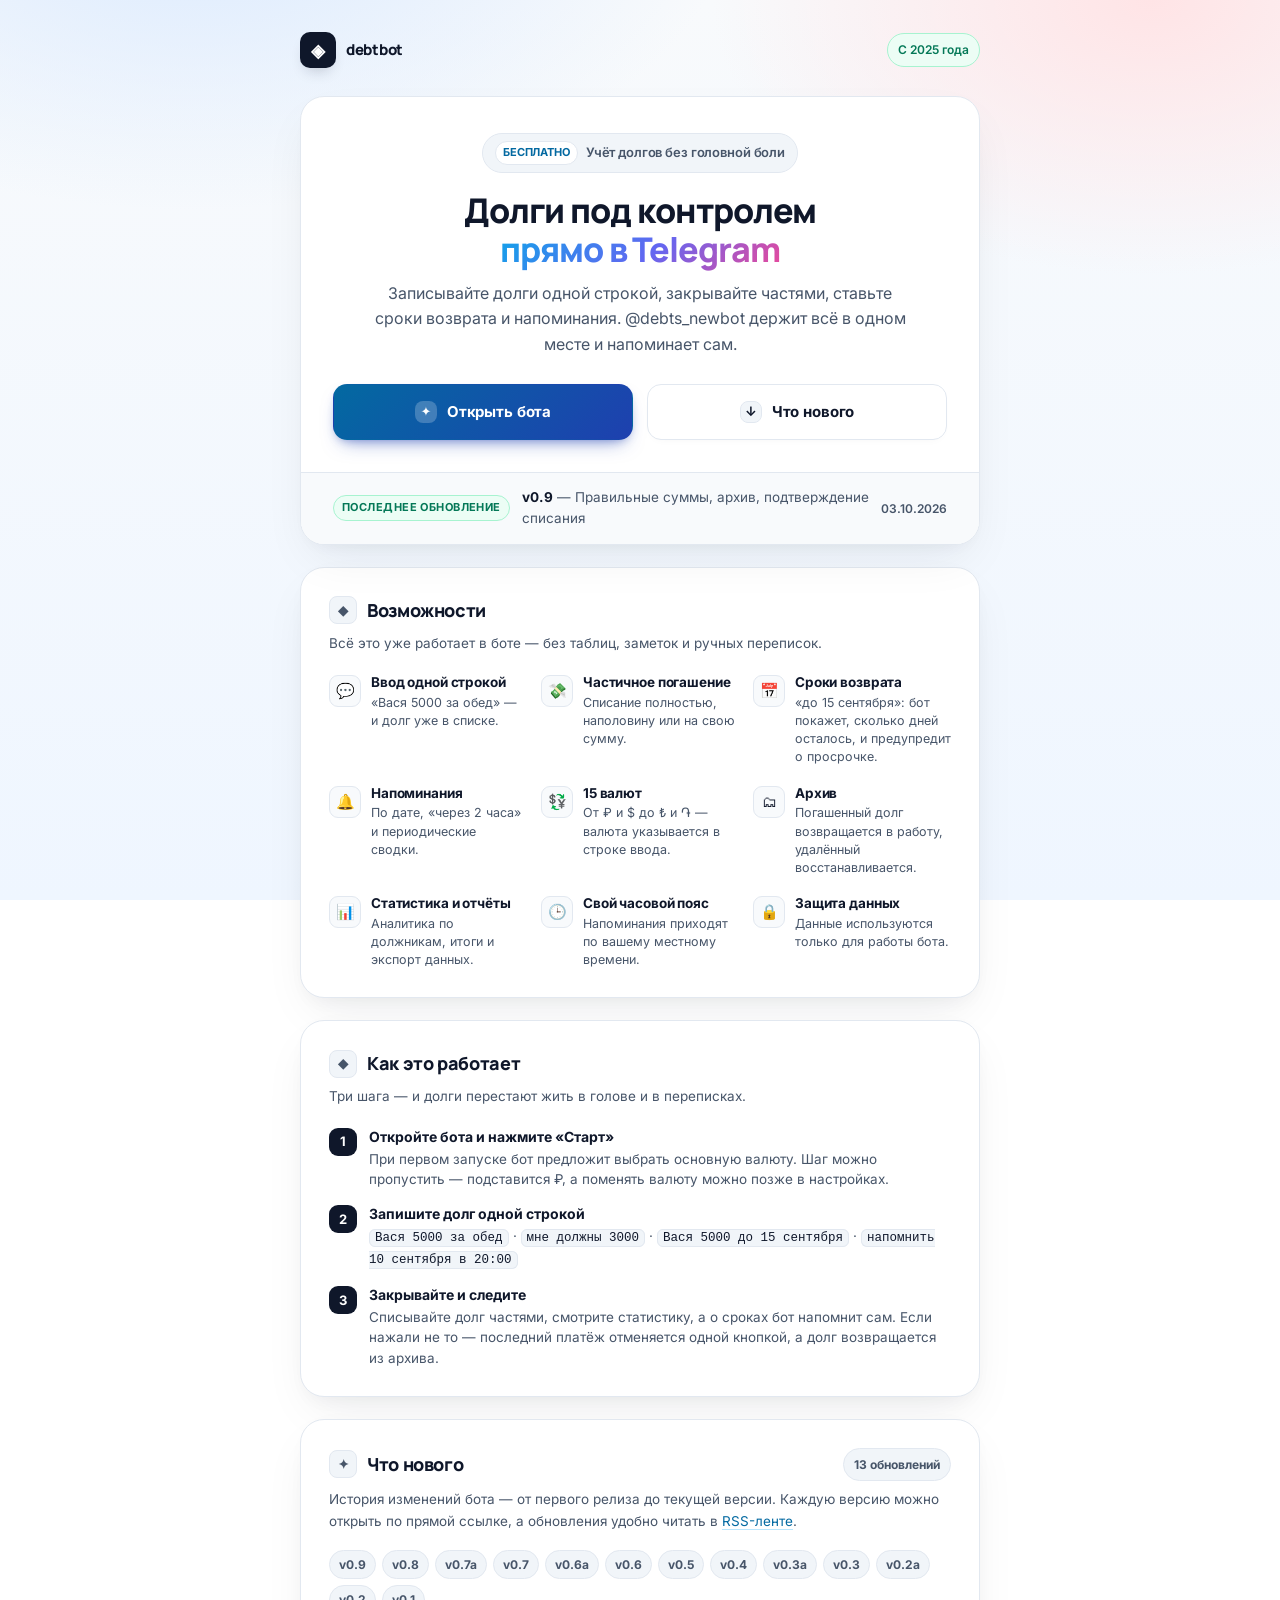
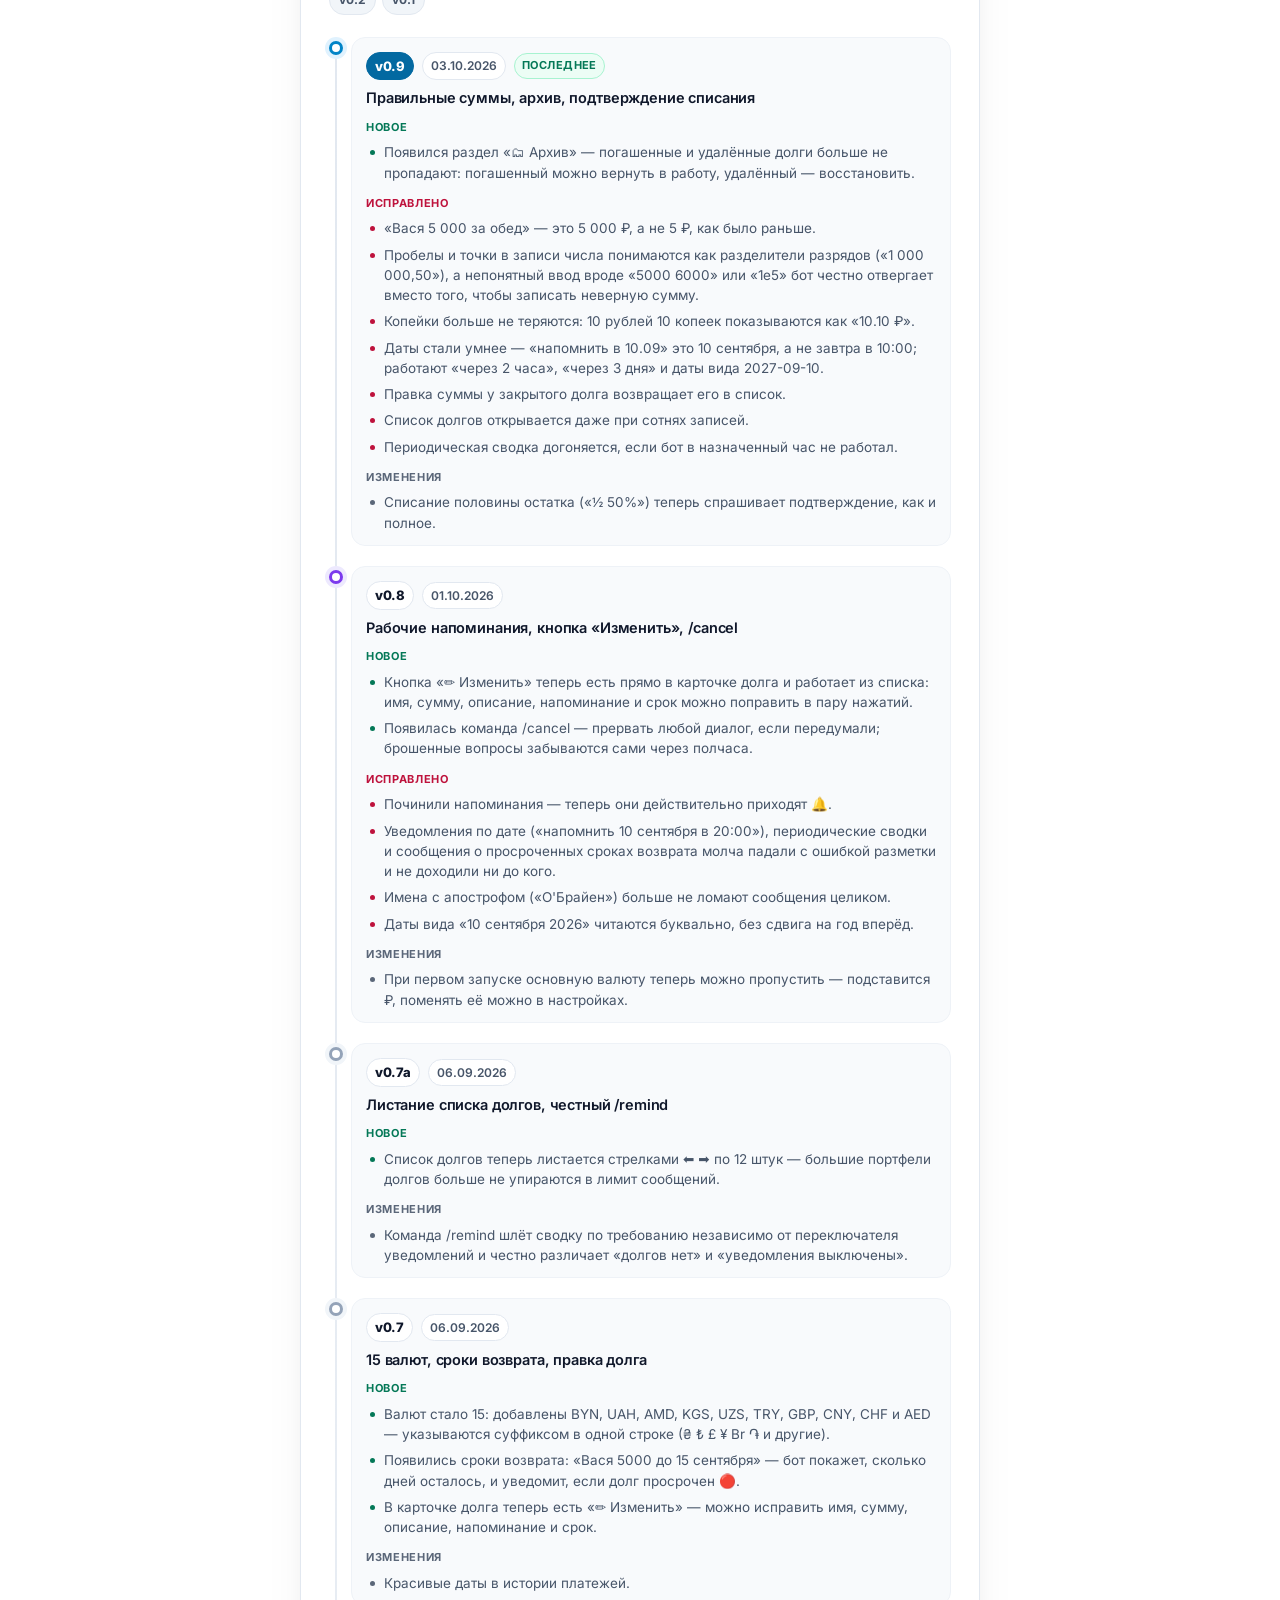
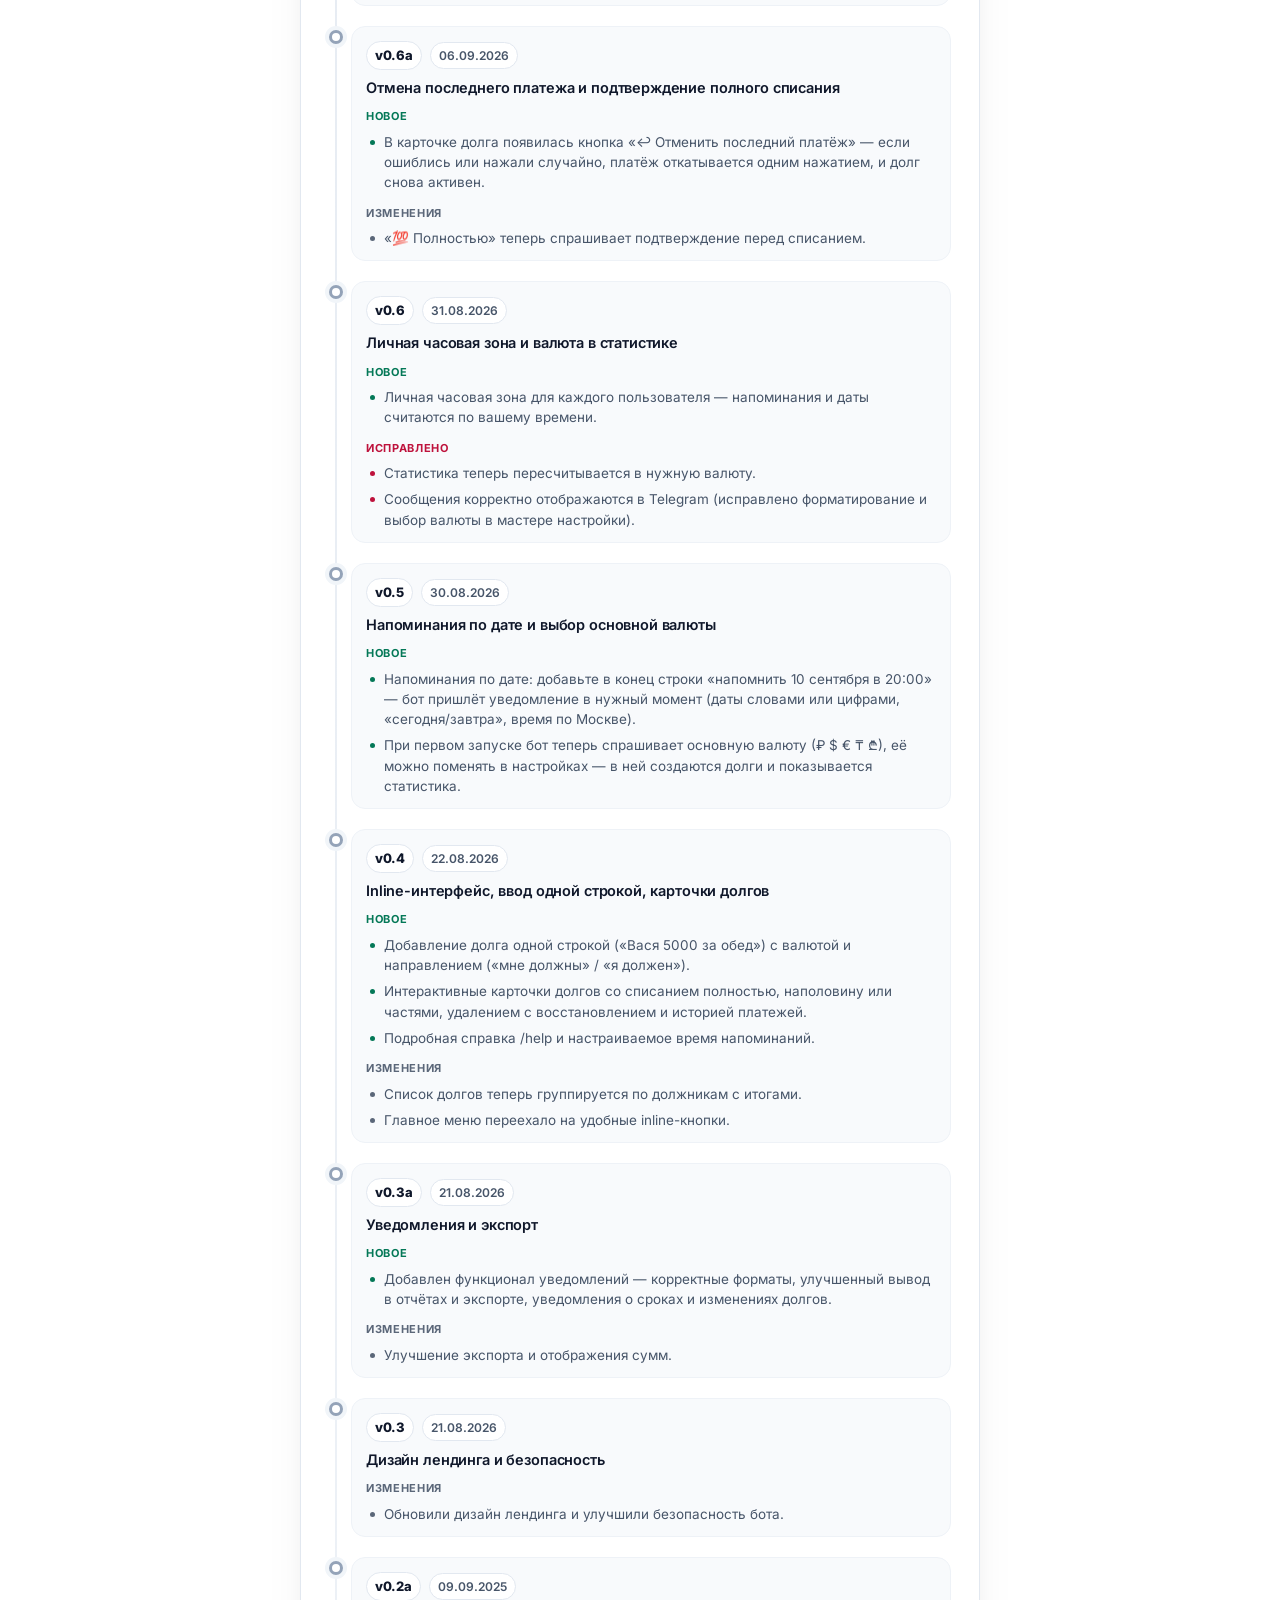
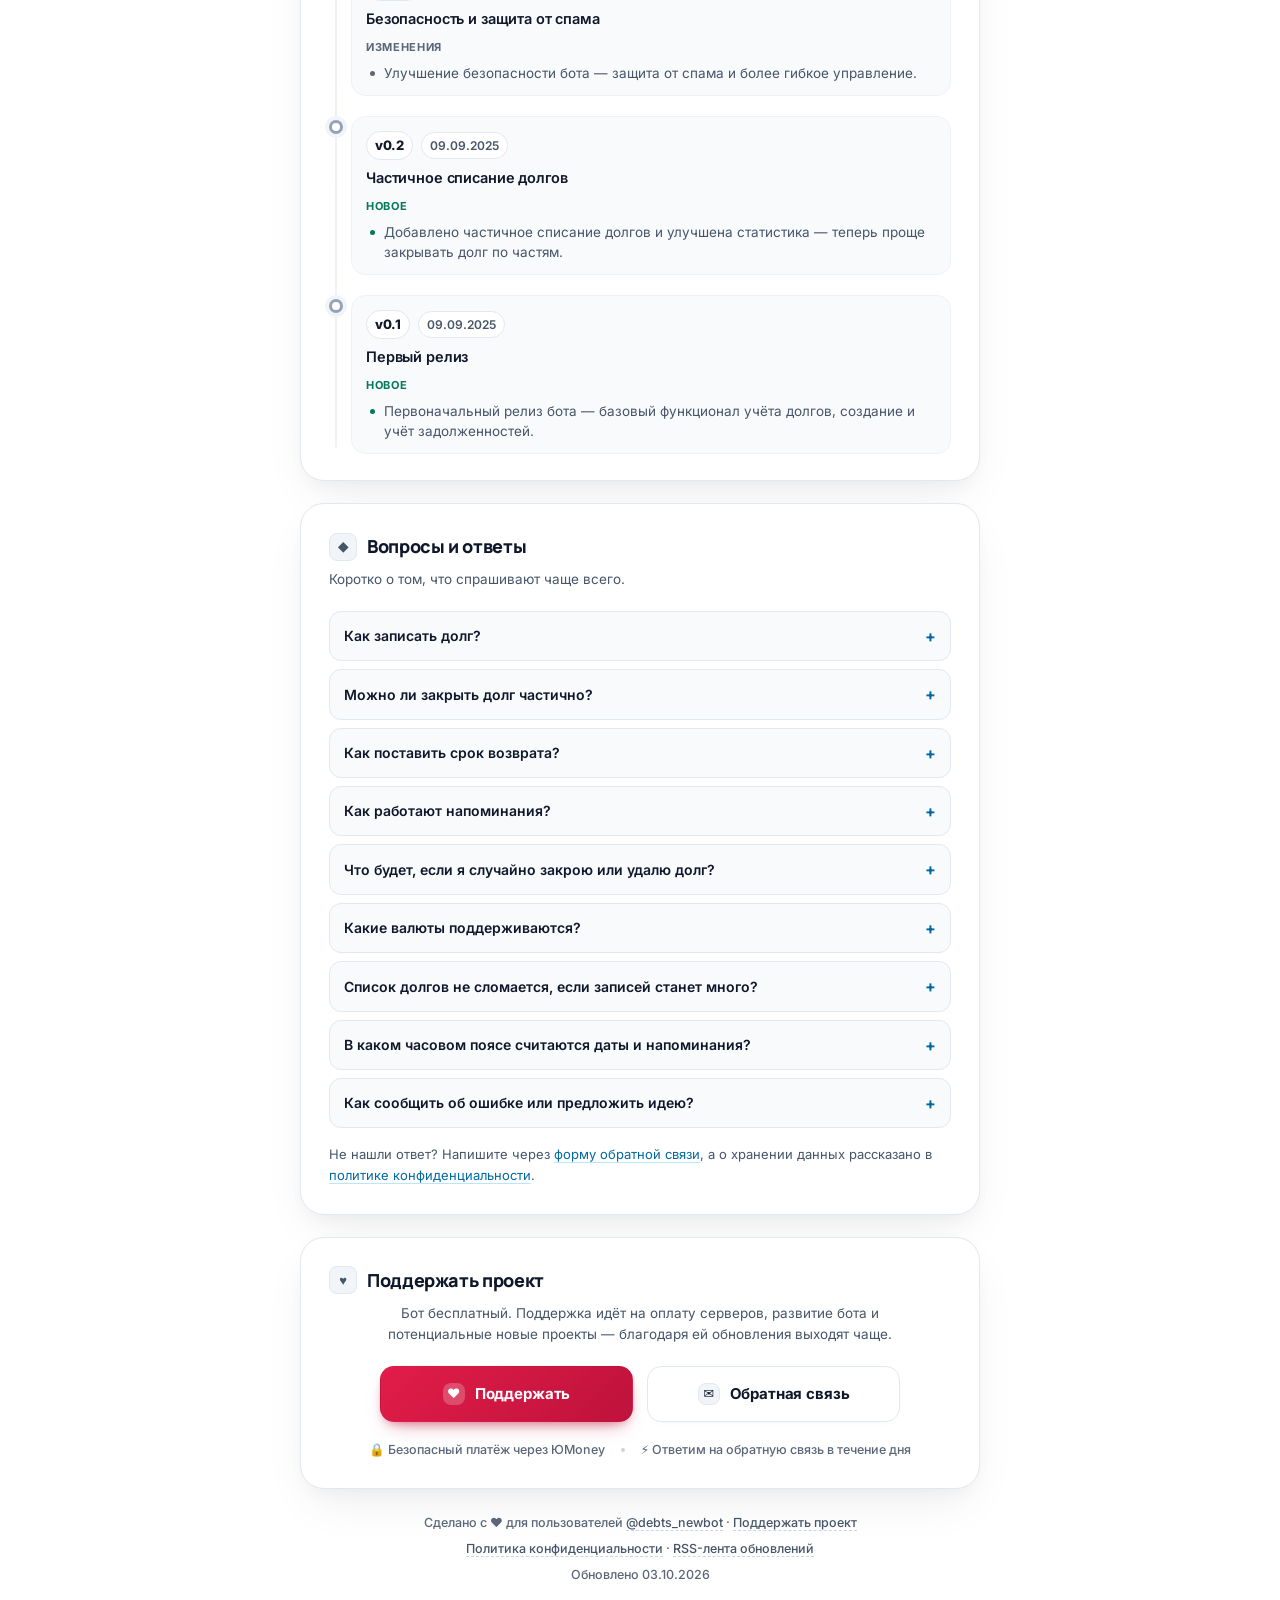
==== commit 71293a4f: "theme: тёмная тема по системной настройке и общий файл стилей Стили вынесены из index.html и privacy" ====
--- a/index.html
+++ b/index.html
@@ -12,8 +12,9 @@
        здесь (canonical, og:url, og:image, twitter:image) и в privacy.html.
        Сборка проверит, что адреса совпадают. Подробности — в README. -->
 
-  <meta name="theme-color" content="#0ea5e9" />
-  <meta name="color-scheme" content="light" />
+  <meta name="theme-color" content="#0ea5e9" media="(prefers-color-scheme: light)" />
+  <meta name="theme-color" content="#0b1220" media="(prefers-color-scheme: dark)" />
+  <meta name="color-scheme" content="light dark" />
 
   <!-- Превью для Telegram и соцсетей -->
   <meta property="og:type" content="website" />
@@ -149,661 +150,7 @@
   </script>
   <!-- build:jsonld:end -->
 
-  <style>
-    :root {
-      color-scheme: light;
-      --bg: #f8fafc;
-      --bg-2: #eff6ff;
-      --card: #ffffff;
-      --text: #0f172a;
-      --muted: #475569;
-      --muted-2: #5b6779;
-      --border: #e2e8f0;
-      --primary: #0ea5e9;
-      --primary-ink: #0369a1;
-      --primary-dark: #0284c7;
-      --accent: #e11d48;
-      --accent-2: #be123c;
-      --ok: #047857;
-      --ok-bg: #ecfdf5;
-      --ok-border: #a7f3d0;
-      --radius-xl: 24px;
-      --shadow: 0 20px 50px -12px rgba(15, 23, 42, 0.08), 0 8px 20px -8px rgba(15, 23, 42, 0.06);
-      --shadow-hover: 0 24px 60px -12px rgba(15, 23, 42, 0.12), 0 12px 24px -8px rgba(15, 23, 42, 0.08);
-      --focus: #0369a1;
-    }
-
-    * { box-sizing: border-box; margin: 0; padding: 0; }
-
-    body {
-      font-family: 'Inter', system-ui, -apple-system, Segoe UI, Roboto, Arial, sans-serif;
-      background: radial-gradient(900px 500px at 15% -10%, #dbeafe 0%, transparent 60%),
-                  radial-gradient(800px 500px at 90% 0%, #ffe4e6 0%, transparent 55%),
-                  radial-gradient(700px 400px at 50% 100%, #e0f2fe 0%, transparent 50%),
-                  linear-gradient(180deg, var(--bg) 0%, var(--bg-2) 100%);
-      color: var(--text);
-      min-height: 100vh;
-      line-height: 1.6;
-      -webkit-font-smoothing: antialiased;
-    }
-
-    .container {
-      max-width: 720px;
-      margin: 0 auto;
-      padding: 32px 20px 48px;
-    }
-
-    /* Доступность: сразу к обновлениям, минуя витрину */
-    .skip-link {
-      position: absolute;
-      left: -9999px;
-      top: 0;
-      z-index: 10;
-      background: var(--text);
-      color: #fff;
-      font-size: 14px;
-      font-weight: 700;
-      padding: 12px 18px;
-      border-radius: 0 0 12px 0;
-      text-decoration: none;
-    }
-    .skip-link:focus { left: 0; }
-
-    a:focus-visible,
-    button:focus-visible,
-    summary:focus-visible {
-      outline: 3px solid var(--focus);
-      outline-offset: 3px;
-      border-radius: 12px;
-    }
-
-    /* Header */
-    .top-nav {
-      display: flex;
-      justify-content: space-between;
-      align-items: center;
-      margin-bottom: 28px;
-      animation: fadeIn 0.6s ease;
-    }
-    .logo {
-      display: flex;
-      align-items: center;
-      gap: 10px;
-      font-weight: 800;
-      font-family: 'Manrope', sans-serif;
-      font-size: 15px;
-      letter-spacing: -0.02em;
-      color: var(--text);
-    }
-    .logo-mark {
-      width: 36px; height: 36px;
-      display: grid; place-items: center;
-      background: var(--text);
-      color: white;
-      border-radius: 10px;
-      font-size: 18px;
-      box-shadow: 0 8px 16px -8px rgba(15,23,42,0.3);
-    }
-    .badge-since {
-      font-size: 12px;
-      font-weight: 600;
-      color: var(--ok);
-      background: var(--ok-bg);
-      border: 1px solid var(--ok-border);
-      padding: 6px 10px;
-      border-radius: 999px;
-    }
-
-    /* Hero */
-    .hero {
-      background: var(--card);
-      border: 1px solid var(--border);
-      border-radius: var(--radius-xl);
-      box-shadow: var(--shadow);
-      overflow: hidden;
-      animation: fadeUp 0.7s ease 0.1s both;
-    }
-    .hero-inner {
-      padding: 36px 32px 32px;
-      text-align: center;
-    }
-    .eyebrow {
-      display: inline-flex;
-      align-items: center;
-      gap: 8px;
-      background: #f1f5f9;
-      border: 1px solid #e2e8f0;
-      color: var(--muted);
-      font-size: 13px;
-      font-weight: 600;
-      padding: 7px 12px;
-      border-radius: 999px;
-      margin-bottom: 18px;
-      letter-spacing: -0.01em;
-    }
-    .eyebrow span {
-      background: white;
-      border: 1px solid #e2e8f0;
-      padding: 2px 7px;
-      border-radius: 999px;
-      font-size: 11px;
-      font-weight: 700;
-      color: var(--primary-ink);
-    }
-    h1 {
-      font-family: 'Manrope', sans-serif;
-      font-size: clamp(26px, 4.5vw, 34px);
-      font-weight: 800;
-      line-height: 1.15;
-      letter-spacing: -0.03em;
-      margin-bottom: 12px;
-    }
-    h1 .accent {
-      background: linear-gradient(135deg, #0ea5e9 0%, #6366f1 55%, #ec4899 100%);
-      -webkit-background-clip: text;
-      -webkit-text-fill-color: transparent;
-      background-clip: text;
-    }
-    .subtitle {
-      color: var(--muted);
-      font-size: 16px;
-      line-height: 1.6;
-      max-width: 540px;
-      margin: 0 auto 26px;
-    }
-
-    /* Actions */
-    .actions {
-      display: grid;
-      grid-template-columns: 1fr 1fr;
-      gap: 14px;
-    }
-    .btn {
-      appearance: none;
-      border-radius: 14px;
-      padding: 16px 18px;
-      font-size: 15px;
-      font-weight: 700;
-      letter-spacing: -0.01em;
-      cursor: pointer;
-      text-decoration: none;
-      display: inline-flex;
-      align-items: center;
-      justify-content: center;
-      gap: 10px;
-      transition: all 0.22s cubic-bezier(.2,.8,.2,1);
-      border: 1px solid transparent;
-      line-height: 1;
-      position: relative;
-      overflow: hidden;
-    }
-    .btn:active { transform: translateY(0px) scale(0.98); }
-    .btn-primary {
-      background: linear-gradient(135deg, #0369a1 0%, #1e40af 100%);
-      color: white;
-      box-shadow: 0 10px 20px -10px rgba(30, 64, 175, 0.55), 0 4px 10px -4px rgba(30, 64, 175, 0.4);
-    }
-    .btn-primary:hover {
-      transform: translateY(-2px);
-      box-shadow: 0 16px 28px -10px rgba(30, 64, 175, 0.5), 0 8px 14px -6px rgba(30, 64, 175, 0.35);
-      filter: brightness(1.06);
-    }
-    .btn-accent {
-      background: linear-gradient(135deg, var(--accent) 0%, var(--accent-2) 100%);
-      color: white;
-      box-shadow: 0 10px 20px -10px rgba(190, 18, 60, 0.55), 0 4px 10px -4px rgba(190, 18, 60, 0.4);
-    }
-    .btn-accent:hover {
-      transform: translateY(-2px);
-      box-shadow: 0 16px 28px -10px rgba(190, 18, 60, 0.5), 0 8px 14px -6px rgba(190, 18, 60, 0.35);
-      filter: brightness(1.04);
-    }
-    .btn-secondary {
-      background: white;
-      color: var(--text);
-      border-color: var(--border);
-      box-shadow: 0 4px 12px -8px rgba(15,23,42,0.08);
-    }
-    .btn-secondary:hover {
-      transform: translateY(-2px);
-      border-color: #cbd5e1;
-      box-shadow: var(--shadow-hover);
-      background: #fcfdff;
-    }
-    .btn-icon {
-      width: 22px; height: 22px;
-      display: grid; place-items: center;
-      border-radius: 8px;
-      font-size: 13px;
-      flex-shrink: 0;
-    }
-    .btn-primary .btn-icon,
-    .btn-accent .btn-icon { background: rgba(255,255,255,0.22); }
-    .btn-secondary .btn-icon { background: #f1f5f9; border: 1px solid #e2e8f0; }
-
-    /* Последнее обновление в карточке */
-    .latest {
-      display: flex;
-      align-items: center;
-      gap: 12px;
-      flex-wrap: wrap;
-      padding: 14px 32px;
-      background: #f8fafc;
-      border-top: 1px solid var(--border);
-      text-decoration: none;
-      color: var(--text);
-      transition: background 0.2s ease;
-    }
-    .latest:hover { background: #f1f5f9; }
-    .latest-label {
-      font-size: 11px;
-      font-weight: 700;
-      letter-spacing: 0.04em;
-      text-transform: uppercase;
-      color: var(--ok);
-      background: var(--ok-bg);
-      border: 1px solid var(--ok-border);
-      padding: 3px 8px;
-      border-radius: 999px;
-      white-space: nowrap;
-    }
-    .latest-title { flex: 1 1 220px; font-size: 13.5px; color: var(--muted); }
-    .latest-title b { color: var(--text); font-weight: 700; }
-    .latest-date { font-size: 12px; font-weight: 600; color: var(--muted); }
-
-    /* Панели разделов */
-    .panel {
-      margin-top: 22px;
-      background: var(--card);
-      border: 1px solid var(--border);
-      border-radius: var(--radius-xl);
-      box-shadow: var(--shadow);
-      padding: 28px;
-    }
-    .panel h2,
-    .changelog-head h2 {
-      font-family: 'Manrope', sans-serif;
-      font-size: 18px;
-      font-weight: 800;
-      letter-spacing: -0.02em;
-      display: flex;
-      align-items: center;
-      gap: 10px;
-    }
-    .title-icon {
-      width: 28px; height: 28px;
-      display: grid; place-items: center;
-      background: #f1f5f9;
-      border: 1px solid #e2e8f0;
-      border-radius: 8px;
-      font-size: 13px;
-      color: var(--muted);
-    }
-    .panel-sub {
-      font-size: 13.5px;
-      color: var(--muted);
-      margin: 8px 0 20px;
-    }
-
-    /* Возможности */
-    .feature-grid {
-      list-style: none;
-      display: grid;
-      grid-template-columns: repeat(3, 1fr);
-      gap: 18px 14px;
-    }
-    .feature-item {
-      display: flex;
-      gap: 10px;
-      align-items: flex-start;
-    }
-    .feature-icon {
-      width: 32px; height: 32px;
-      border-radius: 9px;
-      display: grid; place-items: center;
-      font-size: 15px;
-      background: #f8fafc;
-      border: 1px solid #e2e8f0;
-      flex-shrink: 0;
-      margin-top: 1px;
-    }
-    .feature-item b { display: block; font-size: 13.5px; line-height: 1.25; margin-bottom: 3px; letter-spacing: -0.01em; }
-    .feature-item p { font-size: 12.5px; color: var(--muted); line-height: 1.45; }
-
-    /* Как это работает */
-    .steps {
-      list-style: none;
-      counter-reset: step;
-      display: grid;
-      gap: 16px;
-    }
-    .steps li {
-      counter-increment: step;
-      display: flex;
-      gap: 12px;
-      align-items: flex-start;
-    }
-    .steps li::before {
-      content: counter(step);
-      width: 28px; height: 28px;
-      flex: 0 0 28px;
-      display: grid; place-items: center;
-      border-radius: 9px;
-      background: var(--text);
-      color: #fff;
-      font-size: 13px;
-      font-weight: 700;
-    }
-    .steps b { display: block; font-size: 14px; line-height: 1.3; margin-bottom: 3px; }
-    .steps p { font-size: 13.5px; color: var(--muted); line-height: 1.5; }
-    .steps code {
-      font-family: ui-monospace, SFMono-Regular, Menlo, Consolas, monospace;
-      font-size: 12.5px;
-      background: #f1f5f9;
-      border: 1px solid #e2e8f0;
-      border-radius: 6px;
-      padding: 1px 5px;
-      color: var(--text);
-    }
-
-    /* Обновления */
-    .changelog {
-      margin-top: 22px;
-      background: var(--card);
-      border: 1px solid var(--border);
-      border-radius: var(--radius-xl);
-      box-shadow: var(--shadow);
-      padding: 28px 28px 24px;
-    }
-    .changelog-head {
-      display: flex;
-      align-items: center;
-      justify-content: space-between;
-      gap: 12px;
-      margin-bottom: 8px;
-    }
-    .version-count {
-      font-size: 12px;
-      font-weight: 700;
-      color: var(--muted);
-      background: #f1f5f9;
-      border: 1px solid #e2e8f0;
-      padding: 6px 10px;
-      border-radius: 999px;
-      white-space: nowrap;
-    }
-    .changelog-sub {
-      font-size: 13.5px;
-      color: var(--muted);
-      margin-bottom: 18px;
-    }
-    .version-index {
-      display: flex;
-      flex-wrap: wrap;
-      gap: 6px;
-      margin-bottom: 22px;
-    }
-    .chip {
-      font-size: 12px;
-      font-weight: 700;
-      color: var(--muted);
-      background: #f1f5f9;
-      border: 1px solid #e2e8f0;
-      padding: 4px 9px;
-      border-radius: 999px;
-      text-decoration: none;
-      transition: all 0.18s ease;
-    }
-    .chip:hover {
-      background: white;
-      border-color: var(--primary-ink);
-      color: var(--primary-ink);
-    }
-    .timeline {
-      list-style: none;
-      position: relative;
-      padding-left: 22px;
-    }
-    .timeline::before {
-      content: "";
-      position: absolute;
-      left: 6px;
-      top: 8px;
-      bottom: 8px;
-      width: 2px;
-      background: linear-gradient(180deg, #e2e8f0 0%, #f1f5f9 100%);
-      border-radius: 999px;
-    }
-    .timeline-item {
-      position: relative;
-      padding-bottom: 20px;
-      display: flex;
-      gap: 14px;
-      align-items: flex-start;
-      scroll-margin-top: 24px;
-    }
-    .timeline-item:last-child { padding-bottom: 2px; }
-    .timeline-dot {
-      position: absolute;
-      left: -22px;
-      top: 4px;
-      width: 14px; height: 14px;
-      border-radius: 50%;
-      background: white;
-      border: 3px solid var(--primary-dark);
-      box-shadow: 0 0 0 4px #e0f2fe;
-    }
-    .timeline-item:nth-child(2) .timeline-dot { border-color: #7c3aed; box-shadow: 0 0 0 4px #ede9fe; }
-    .timeline-item:nth-child(n+3) .timeline-dot { border-color: #94a3b8; box-shadow: 0 0 0 4px #f1f5f9; }
-    .timeline-card {
-      flex: 1;
-      background: #f8fafc;
-      border: 1px solid #eef2f7;
-      border-radius: 14px;
-      padding: 14px 14px 12px;
-      transition: all 0.2s ease;
-    }
-    .timeline-card:hover {
-      background: white;
-      border-color: #e2e8f0;
-      transform: translateY(-1px);
-      box-shadow: 0 8px 20px -14px rgba(15,23,42,0.1);
-    }
-    .timeline-item:target .timeline-card {
-      background: white;
-      border-color: var(--primary);
-      box-shadow: 0 0 0 3px #e0f2fe;
-    }
-    .timeline-top {
-      display: flex;
-      align-items: center;
-      gap: 8px;
-      flex-wrap: wrap;
-      margin-bottom: 8px;
-    }
-    .release-heading { margin: 0; font-size: inherit; font-weight: inherit; }
-    .ver {
-      display: inline-block;
-      font-size: 13px;
-      font-weight: 800;
-      letter-spacing: -0.02em;
-      color: var(--text);
-      background: white;
-      border: 1px solid #e2e8f0;
-      padding: 3px 8px;
-      border-radius: 999px;
-      text-decoration: none;
-    }
-    .ver:hover { border-color: var(--primary-ink); color: var(--primary-ink); }
-    .ver.latest { background: var(--primary-ink); color: white; border-color: var(--primary-ink); }
-    .ver.latest:hover { color: white; border-color: var(--text); background: var(--text); }
-    .date {
-      font-size: 12px;
-      font-weight: 600;
-      color: var(--muted);
-      background: white;
-      border: 1px solid #e2e8f0;
-      padding: 3px 8px;
-      border-radius: 999px;
-    }
-    .tag {
-      font-size: 11px;
-      font-weight: 700;
-      letter-spacing: 0.04em;
-      text-transform: uppercase;
-      color: var(--ok);
-      background: var(--ok-bg);
-      border: 1px solid var(--ok-border);
-      padding: 3px 7px;
-      border-radius: 999px;
-    }
-    .release-title {
-      font-size: 14.5px;
-      font-weight: 600;
-      color: var(--text);
-      letter-spacing: -0.01em;
-      line-height: 1.4;
-    }
-    .release-groups { margin-top: 10px; }
-    .release-group + .release-group { margin-top: 12px; }
-    .group-title {
-      font-size: 11px;
-      font-weight: 700;
-      letter-spacing: 0.06em;
-      text-transform: uppercase;
-      margin-bottom: 6px;
-      color: var(--muted-2);
-    }
-    .release-group-add .group-title { color: var(--ok); }
-    .release-group-fix .group-title { color: var(--accent-2); }
-    .release-list {
-      list-style: none;
-      display: grid;
-      gap: 6px;
-    }
-    .release-list li {
-      position: relative;
-      padding-left: 18px;
-      font-size: 13.5px;
-      color: var(--muted);
-      line-height: 1.5;
-    }
-    .release-list li::before {
-      content: "";
-      position: absolute;
-      left: 4px;
-      top: 8px;
-      width: 5px; height: 5px;
-      border-radius: 50%;
-      background: #94a3b8;
-    }
-    .release-group-add .release-list li::before { background: #10b981; }
-    .release-group-fix .release-list li::before { background: #fb7185; }
-
-    /* FAQ */
-    .faq-item {
-      background: #f8fafc;
-      border: 1px solid var(--border);
-      border-radius: 12px;
-      padding: 0 14px;
-      transition: background 0.2s ease;
-    }
-    .faq-item + .faq-item { margin-top: 8px; }
-    .faq-item[open] { background: white; }
-    .faq-item summary {
-      cursor: pointer;
-      font-size: 14px;
-      font-weight: 600;
-      line-height: 1.4;
-      padding: 13px 0;
-      list-style: none;
-      display: flex;
-      align-items: center;
-      justify-content: space-between;
-      gap: 12px;
-    }
-    .faq-item summary::-webkit-details-marker { display: none; }
-    .faq-item summary::after {
-      content: "+";
-      font-size: 16px;
-      font-weight: 700;
-      color: var(--primary-ink);
-      flex-shrink: 0;
-    }
-    .faq-item[open] summary::after { content: "–"; }
-    .faq-item p {
-      font-size: 13.5px;
-      color: var(--muted);
-      line-height: 1.5;
-      padding-bottom: 14px;
-    }
-    .faq-note {
-      margin-top: 16px;
-      font-size: 13px;
-      color: var(--muted);
-    }
-
-    /* Поддержка */
-    .support { text-align: center; }
-    .support .panel-sub { max-width: 520px; margin: 8px auto 20px; }
-    .support .actions { max-width: 520px; margin: 0 auto; }
-    .trust-row {
-      display: flex;
-      align-items: center;
-      justify-content: center;
-      gap: 16px;
-      margin-top: 18px;
-      flex-wrap: wrap;
-      color: var(--muted-2);
-      font-size: 12.5px;
-      font-weight: 500;
-    }
-    .trust-row span { display: inline-flex; align-items: center; gap: 6px; }
-    .trust-dot { width: 4px; height: 4px; background: #cbd5e1; border-radius: 50%; }
-
-    footer {
-      text-align: center;
-      margin-top: 24px;
-      color: var(--muted-2);
-      font-size: 12.5px;
-      font-weight: 500;
-      animation: fadeIn 0.7s ease 0.25s both;
-    }
-    footer p + p { margin-top: 6px; }
-    footer a { color: var(--muted); text-decoration: none; border-bottom: 1px dashed #cbd5e1; }
-    footer a:hover { color: var(--text); border-bottom-color: var(--text); }
-
-    a.inline-link { color: var(--primary-ink); text-decoration: none; border-bottom: 1px solid #bae6fd; }
-    a.inline-link:hover { border-bottom-color: var(--primary-ink); }
-
-    @keyframes fadeUp {
-      from { opacity: 0; transform: translateY(12px); }
-      to { opacity: 1; transform: translateY(0); }
-    }
-    @keyframes fadeIn { from { opacity: 0; } to { opacity: 1; } }
-
-    @media (max-width: 720px) {
-      .feature-grid { grid-template-columns: repeat(2, 1fr); }
-    }
-
-    @media (max-width: 640px) {
-      .container { padding: 20px 16px 32px; }
-      .hero-inner { padding: 28px 20px 26px; }
-      .latest { padding: 14px 20px; }
-      .actions { grid-template-columns: 1fr; }
-      .panel { padding: 22px 18px; }
-      .changelog { padding: 22px 18px 18px; }
-      .feature-grid { grid-template-columns: 1fr; gap: 14px; }
-      .release-list li { font-size: 13px; }
-      .changelog-sub { font-size: 13px; }
-      .trust-row { flex-direction: column; gap: 6px; }
-      .trust-dot { display: none; }
-    }
-
-    @media (prefers-reduced-motion: reduce) {
-      * { animation: none !important; transition: none !important; }
-    }
-  </style>
+  <link rel="stylesheet" href="assets/site.css" />
 </head>
 <body>
   <a class="skip-link" href="#changelog">Перейти к обновлениям</a>
--- a/assets/site.css
+++ b/assets/site.css
@@ -0,0 +1,830 @@
+/* ==========================================================================
+   debtbot — общие стили index.html и privacy.html
+   Светлая тема — значения в :root, тёмная — переопределение токенов ниже.
+   ========================================================================== */
+
+:root {
+  color-scheme: light dark;
+
+  /* Фон и поверхности */
+  --bg: #f8fafc;
+  --bg-2: #eff6ff;
+  --glow-1: #dbeafe;
+  --glow-2: #ffe4e6;
+  --glow-3: #e0f2fe;
+  --card: #ffffff;
+  --surface-2: #f8fafc;
+  --surface-3: #f1f5f9;
+  --elevated: #ffffff;
+
+  /* Инверсные элементы: логотип, номера шагов, skip-link */
+  --surface-inverse: #0f172a;
+  --on-inverse: #ffffff;
+
+  /* Текст */
+  --text: #0f172a;
+  --muted: #475569;
+  --muted-2: #5b6779;
+
+  /* Границы */
+  --border: #e2e8f0;
+  --border-soft: #eef2f7;
+  --border-strong: #cbd5e1;
+
+  /* Акценты */
+  --primary: #0ea5e9;
+  --link: #0369a1;
+  --solid: #0369a1;
+  --on-solid: #ffffff;
+  --ok: #047857;
+  --ok-bg: #ecfdf5;
+  --ok-border: #a7f3d0;
+  --accent: #e11d48;
+  --accent-2: #be123c;
+  --accent-ink: #be123c;
+  --note-bg: #f0f9ff;
+  --note-border: #bae6fd;
+
+  /* Точки таймлайна */
+  --dot-1: #0284c7;
+  --dot-2: #7c3aed;
+  --dot-3: #94a3b8;
+  --ring-1: #e0f2fe;
+  --ring-2: #ede9fe;
+  --ring-3: #f1f5f9;
+  --target-ring: #e0f2fe;
+
+  /* Тени */
+  --shadow: 0 20px 50px -12px rgba(15, 23, 42, 0.08), 0 8px 20px -8px rgba(15, 23, 42, 0.06);
+  --shadow-hover: 0 24px 60px -12px rgba(15, 23, 42, 0.12), 0 12px 24px -8px rgba(15, 23, 42, 0.08);
+  --shadow-soft: 0 8px 20px -14px rgba(15, 23, 42, 0.1);
+  --logomark-shadow: 0 8px 16px -8px rgba(15, 23, 42, 0.3);
+  --focus: #0369a1;
+}
+
+@media (prefers-color-scheme: dark) {
+  :root {
+    --bg: #0b1220;
+    --bg-2: #0f172a;
+    --glow-1: #12314f;
+    --glow-2: #3a1b2c;
+    --glow-3: #0d2b45;
+    --card: #111c2e;
+    --surface-2: #0f1a2b;
+    --surface-3: #1a2739;
+    --elevated: #1c2a40;
+
+    --surface-inverse: #e8eef7;
+    --on-inverse: #0b1220;
+
+    --text: #e8eef7;
+    --muted: #a7b4c6;
+    --muted-2: #8fa0b5;
+
+    --border: #22304a;
+    --border-soft: #1b2740;
+    --border-strong: #33425e;
+
+    --primary: #38bdf8;
+    --link: #7dd3fc;
+    --solid: #7dd3fc;
+    --on-solid: #082f49;
+    --ok: #6ee7b7;
+    --ok-bg: #0b3b2c;
+    --ok-border: #1c6b4f;
+    --accent-ink: #fb7185;
+    --note-bg: #0b2b45;
+    --note-border: #1e5f8a;
+
+    --dot-1: #38bdf8;
+    --dot-2: #a78bfa;
+    --dot-3: #64748b;
+    --ring-1: rgba(56, 189, 248, 0.22);
+    --ring-2: rgba(167, 139, 250, 0.22);
+    --ring-3: rgba(148, 163, 184, 0.18);
+    --target-ring: rgba(56, 189, 248, 0.28);
+
+    --shadow: 0 20px 50px -12px rgba(0, 0, 0, 0.5), 0 8px 20px -8px rgba(0, 0, 0, 0.35);
+    --shadow-hover: 0 24px 60px -12px rgba(0, 0, 0, 0.6), 0 12px 24px -8px rgba(0, 0, 0, 0.4);
+    --shadow-soft: 0 8px 20px -14px rgba(0, 0, 0, 0.5);
+    --logomark-shadow: 0 8px 16px -8px rgba(0, 0, 0, 0.6);
+    --focus: #7dd3fc;
+  }
+}
+
+* { box-sizing: border-box; margin: 0; padding: 0; }
+
+body {
+  font-family: 'Inter', system-ui, -apple-system, Segoe UI, Roboto, Arial, sans-serif;
+  background: radial-gradient(900px 500px at 15% -10%, var(--glow-1) 0%, transparent 60%),
+              radial-gradient(800px 500px at 90% 0%, var(--glow-2) 0%, transparent 55%),
+              radial-gradient(700px 400px at 50% 100%, var(--glow-3) 0%, transparent 50%),
+              linear-gradient(180deg, var(--bg) 0%, var(--bg-2) 100%);
+  background-attachment: fixed;
+  color: var(--text);
+  min-height: 100vh;
+  line-height: 1.6;
+  -webkit-font-smoothing: antialiased;
+}
+
+.container {
+  max-width: 720px;
+  margin: 0 auto;
+  padding: 32px 20px 48px;
+}
+
+a:focus-visible,
+button:focus-visible,
+summary:focus-visible {
+  outline: 3px solid var(--focus);
+  outline-offset: 3px;
+  border-radius: 12px;
+}
+
+a.inline-link {
+  color: var(--link);
+  text-decoration: none;
+  border-bottom: 1px solid var(--note-border);
+}
+a.inline-link:hover { border-bottom-color: var(--link); }
+
+/* Доступность: пропустить витрину и перейти к обновлениям */
+.skip-link {
+  position: absolute;
+  left: -9999px;
+  top: 0;
+  z-index: 10;
+  background: var(--surface-inverse);
+  color: var(--on-inverse);
+  font-size: 14px;
+  font-weight: 700;
+  padding: 12px 18px;
+  border-radius: 0 0 12px 0;
+  text-decoration: none;
+}
+.skip-link:focus { left: 0; }
+
+/* ---------------------------------------------------------------- шапка --- */
+
+.top-nav {
+  display: flex;
+  justify-content: space-between;
+  align-items: center;
+  margin-bottom: 28px;
+  animation: fadeIn 0.6s ease;
+}
+.logo {
+  display: flex;
+  align-items: center;
+  gap: 10px;
+  font-weight: 800;
+  font-family: 'Manrope', sans-serif;
+  font-size: 15px;
+  letter-spacing: -0.02em;
+  color: var(--text);
+  text-decoration: none;
+}
+.logo-mark {
+  width: 36px; height: 36px;
+  display: grid; place-items: center;
+  background: var(--surface-inverse);
+  color: var(--on-inverse);
+  border-radius: 10px;
+  font-size: 18px;
+  box-shadow: var(--logomark-shadow);
+}
+.badge-since {
+  font-size: 12px;
+  font-weight: 600;
+  color: var(--ok);
+  background: var(--ok-bg);
+  border: 1px solid var(--ok-border);
+  padding: 6px 10px;
+  border-radius: 999px;
+}
+.back-link {
+  font-size: 13px;
+  font-weight: 600;
+  color: var(--muted);
+  text-decoration: none;
+  border-bottom: 1px dashed var(--border-strong);
+}
+.back-link:hover { color: var(--text); border-bottom-color: var(--text); }
+
+/* -------------------------------------------------------------- кнопки --- */
+
+.actions {
+  display: grid;
+  grid-template-columns: 1fr 1fr;
+  gap: 14px;
+}
+.btn {
+  appearance: none;
+  border-radius: 14px;
+  padding: 16px 18px;
+  font-size: 15px;
+  font-weight: 700;
+  letter-spacing: -0.01em;
+  cursor: pointer;
+  text-decoration: none;
+  display: inline-flex;
+  align-items: center;
+  justify-content: center;
+  gap: 10px;
+  transition: all 0.22s cubic-bezier(.2,.8,.2,1);
+  border: 1px solid transparent;
+  line-height: 1;
+  position: relative;
+  overflow: hidden;
+}
+.btn:active { transform: translateY(0) scale(0.98); }
+.btn-primary {
+  background: linear-gradient(135deg, #0369a1 0%, #1e40af 100%);
+  color: #ffffff;
+  box-shadow: 0 10px 20px -10px rgba(30, 64, 175, 0.55), 0 4px 10px -4px rgba(30, 64, 175, 0.4);
+}
+.btn-primary:hover {
+  transform: translateY(-2px);
+  box-shadow: 0 16px 28px -10px rgba(30, 64, 175, 0.5), 0 8px 14px -6px rgba(30, 64, 175, 0.35);
+  filter: brightness(1.06);
+}
+.btn-accent {
+  background: linear-gradient(135deg, var(--accent) 0%, var(--accent-2) 100%);
+  color: #ffffff;
+  box-shadow: 0 10px 20px -10px rgba(190, 18, 60, 0.55), 0 4px 10px -4px rgba(190, 18, 60, 0.4);
+}
+.btn-accent:hover {
+  transform: translateY(-2px);
+  box-shadow: 0 16px 28px -10px rgba(190, 18, 60, 0.5), 0 8px 14px -6px rgba(190, 18, 60, 0.35);
+  filter: brightness(1.04);
+}
+.btn-secondary {
+  background: var(--elevated);
+  color: var(--text);
+  border-color: var(--border);
+  box-shadow: 0 4px 12px -8px rgba(15, 23, 42, 0.08);
+}
+.btn-secondary:hover {
+  transform: translateY(-2px);
+  border-color: var(--border-strong);
+  box-shadow: var(--shadow-hover);
+}
+.btn-icon {
+  width: 22px; height: 22px;
+  display: grid; place-items: center;
+  border-radius: 8px;
+  font-size: 13px;
+  flex-shrink: 0;
+}
+.btn-primary .btn-icon,
+.btn-accent .btn-icon { background: rgba(255, 255, 255, 0.22); }
+.btn-secondary .btn-icon { background: var(--surface-3); border: 1px solid var(--border); }
+
+/* ---------------------------------------------------------------- hero --- */
+
+.hero {
+  background: var(--card);
+  border: 1px solid var(--border);
+  border-radius: 24px;
+  box-shadow: var(--shadow);
+  overflow: hidden;
+  animation: fadeUp 0.7s ease 0.1s both;
+}
+.hero-inner {
+  padding: 36px 32px 32px;
+  text-align: center;
+}
+.eyebrow {
+  display: inline-flex;
+  align-items: center;
+  gap: 8px;
+  background: var(--surface-3);
+  border: 1px solid var(--border);
+  color: var(--muted);
+  font-size: 13px;
+  font-weight: 600;
+  padding: 7px 12px;
+  border-radius: 999px;
+  margin-bottom: 18px;
+  letter-spacing: -0.01em;
+}
+.eyebrow span {
+  background: var(--elevated);
+  border: 1px solid var(--border);
+  padding: 2px 7px;
+  border-radius: 999px;
+  font-size: 11px;
+  font-weight: 700;
+  color: var(--link);
+}
+h1 {
+  font-family: 'Manrope', sans-serif;
+  font-size: clamp(26px, 4.5vw, 34px);
+  font-weight: 800;
+  line-height: 1.15;
+  letter-spacing: -0.03em;
+  margin-bottom: 12px;
+}
+h1 .accent {
+  background: linear-gradient(135deg, #0ea5e9 0%, #6366f1 55%, #ec4899 100%);
+  -webkit-background-clip: text;
+  -webkit-text-fill-color: transparent;
+  background-clip: text;
+}
+.subtitle {
+  color: var(--muted);
+  font-size: 16px;
+  line-height: 1.6;
+  max-width: 540px;
+  margin: 0 auto 26px;
+}
+
+/* тизер последнего обновления */
+.latest {
+  display: flex;
+  align-items: center;
+  gap: 12px;
+  flex-wrap: wrap;
+  padding: 14px 32px;
+  background: var(--surface-2);
+  border-top: 1px solid var(--border);
+  text-decoration: none;
+  color: var(--text);
+  transition: background 0.2s ease;
+}
+.latest:hover { background: var(--surface-3); }
+.latest-label {
+  font-size: 11px;
+  font-weight: 700;
+  letter-spacing: 0.04em;
+  text-transform: uppercase;
+  color: var(--ok);
+  background: var(--ok-bg);
+  border: 1px solid var(--ok-border);
+  padding: 3px 8px;
+  border-radius: 999px;
+  white-space: nowrap;
+}
+.latest-title { flex: 1 1 220px; font-size: 13.5px; color: var(--muted); }
+.latest-title b { color: var(--text); font-weight: 700; }
+.latest-date { font-size: 12px; font-weight: 600; color: var(--muted); }
+
+/* --------------------------------------------------------------- панели --- */
+
+.panel {
+  margin-top: 22px;
+  background: var(--card);
+  border: 1px solid var(--border);
+  border-radius: 24px;
+  box-shadow: var(--shadow);
+  padding: 28px;
+}
+.panel h2,
+.changelog-head h2 {
+  font-family: 'Manrope', sans-serif;
+  font-size: 18px;
+  font-weight: 800;
+  letter-spacing: -0.02em;
+  display: flex;
+  align-items: center;
+  gap: 10px;
+}
+.title-icon {
+  width: 28px; height: 28px;
+  flex-shrink: 0;
+  display: grid; place-items: center;
+  background: var(--surface-3);
+  border: 1px solid var(--border);
+  border-radius: 8px;
+  font-size: 13px;
+  color: var(--muted);
+}
+.panel-sub {
+  font-size: 13.5px;
+  color: var(--muted);
+  margin: 8px 0 20px;
+}
+
+/* ---------------------------------------------------------- возможности --- */
+
+.feature-grid {
+  list-style: none;
+  display: grid;
+  grid-template-columns: repeat(3, 1fr);
+  gap: 18px 14px;
+}
+.feature-item {
+  display: flex;
+  gap: 10px;
+  align-items: flex-start;
+}
+.feature-icon {
+  width: 32px; height: 32px;
+  border-radius: 9px;
+  display: grid; place-items: center;
+  font-size: 15px;
+  background: var(--surface-2);
+  border: 1px solid var(--border);
+  flex-shrink: 0;
+  margin-top: 1px;
+}
+.feature-item b { display: block; font-size: 13.5px; line-height: 1.25; margin-bottom: 3px; letter-spacing: -0.01em; }
+.feature-item p { font-size: 12.5px; color: var(--muted); line-height: 1.45; }
+
+/* ------------------------------------------------------ как это работает --- */
+
+.steps {
+  list-style: none;
+  counter-reset: step;
+  display: grid;
+  gap: 16px;
+}
+.steps li {
+  counter-increment: step;
+  display: flex;
+  gap: 12px;
+  align-items: flex-start;
+}
+.steps li::before {
+  content: counter(step);
+  width: 28px; height: 28px;
+  flex: 0 0 28px;
+  display: grid; place-items: center;
+  border-radius: 9px;
+  background: var(--surface-inverse);
+  color: var(--on-inverse);
+  font-size: 13px;
+  font-weight: 700;
+}
+.steps b { display: block; font-size: 14px; line-height: 1.3; margin-bottom: 3px; }
+.steps p { font-size: 13.5px; color: var(--muted); line-height: 1.5; }
+.steps code {
+  font-family: ui-monospace, SFMono-Regular, Menlo, Consolas, monospace;
+  font-size: 12.5px;
+  background: var(--surface-3);
+  border: 1px solid var(--border);
+  border-radius: 6px;
+  padding: 1px 5px;
+  color: var(--text);
+}
+
+/* ------------------------------------------------------------ обновления --- */
+
+.changelog {
+  margin-top: 22px;
+  background: var(--card);
+  border: 1px solid var(--border);
+  border-radius: 24px;
+  box-shadow: var(--shadow);
+  padding: 28px 28px 24px;
+}
+.changelog-head {
+  display: flex;
+  align-items: center;
+  justify-content: space-between;
+  gap: 12px;
+  margin-bottom: 8px;
+}
+.version-count {
+  font-size: 12px;
+  font-weight: 700;
+  color: var(--muted);
+  background: var(--surface-3);
+  border: 1px solid var(--border);
+  padding: 6px 10px;
+  border-radius: 999px;
+  white-space: nowrap;
+}
+.changelog-sub {
+  font-size: 13.5px;
+  color: var(--muted);
+  margin-bottom: 18px;
+}
+.version-index {
+  display: flex;
+  flex-wrap: wrap;
+  gap: 6px;
+  margin-bottom: 22px;
+}
+.chip {
+  font-size: 12px;
+  font-weight: 700;
+  color: var(--muted);
+  background: var(--surface-3);
+  border: 1px solid var(--border);
+  padding: 4px 9px;
+  border-radius: 999px;
+  text-decoration: none;
+  transition: all 0.18s ease;
+}
+.chip:hover {
+  background: var(--elevated);
+  border-color: var(--link);
+  color: var(--link);
+}
+.timeline {
+  list-style: none;
+  position: relative;
+  padding-left: 22px;
+}
+.timeline::before {
+  content: "";
+  position: absolute;
+  left: 6px;
+  top: 8px;
+  bottom: 8px;
+  width: 2px;
+  background: linear-gradient(180deg, var(--border) 0%, var(--border-soft) 100%);
+  border-radius: 999px;
+}
+.timeline-item {
+  position: relative;
+  padding-bottom: 20px;
+  display: flex;
+  gap: 14px;
+  align-items: flex-start;
+  scroll-margin-top: 24px;
+}
+.timeline-item:last-child { padding-bottom: 2px; }
+.timeline-dot {
+  position: absolute;
+  left: -22px;
+  top: 4px;
+  width: 14px; height: 14px;
+  border-radius: 50%;
+  background: var(--elevated);
+  border: 3px solid var(--dot-1);
+  box-shadow: 0 0 0 4px var(--ring-1);
+}
+.timeline-item:nth-child(2) .timeline-dot { border-color: var(--dot-2); box-shadow: 0 0 0 4px var(--ring-2); }
+.timeline-item:nth-child(n+3) .timeline-dot { border-color: var(--dot-3); box-shadow: 0 0 0 4px var(--ring-3); }
+.timeline-card {
+  flex: 1;
+  background: var(--surface-2);
+  border: 1px solid var(--border-soft);
+  border-radius: 14px;
+  padding: 14px 14px 12px;
+  transition: all 0.2s ease;
+}
+.timeline-card:hover {
+  background: var(--elevated);
+  border-color: var(--border);
+  transform: translateY(-1px);
+  box-shadow: var(--shadow-soft);
+}
+.timeline-item:target .timeline-card {
+  background: var(--elevated);
+  border-color: var(--primary);
+  box-shadow: 0 0 0 3px var(--target-ring);
+}
+.timeline-top {
+  display: flex;
+  align-items: center;
+  gap: 8px;
+  flex-wrap: wrap;
+  margin-bottom: 8px;
+}
+.release-heading { margin: 0; font-size: inherit; font-weight: inherit; }
+.ver {
+  display: inline-block;
+  font-size: 13px;
+  font-weight: 800;
+  letter-spacing: -0.02em;
+  color: var(--text);
+  background: var(--elevated);
+  border: 1px solid var(--border);
+  padding: 3px 8px;
+  border-radius: 999px;
+  text-decoration: none;
+}
+.ver:hover { border-color: var(--link); color: var(--link); }
+.ver.latest { background: var(--solid); color: var(--on-solid); border-color: var(--solid); }
+.ver.latest:hover { background: var(--text); color: var(--bg); border-color: var(--text); }
+.date {
+  font-size: 12px;
+  font-weight: 600;
+  color: var(--muted);
+  background: var(--elevated);
+  border: 1px solid var(--border);
+  padding: 3px 8px;
+  border-radius: 999px;
+}
+.tag {
+  font-size: 11px;
+  font-weight: 700;
+  letter-spacing: 0.04em;
+  text-transform: uppercase;
+  color: var(--ok);
+  background: var(--ok-bg);
+  border: 1px solid var(--ok-border);
+  padding: 3px 7px;
+  border-radius: 999px;
+}
+.release-title {
+  font-size: 14.5px;
+  font-weight: 600;
+  color: var(--text);
+  letter-spacing: -0.01em;
+  line-height: 1.4;
+}
+.release-groups { margin-top: 10px; }
+.release-group + .release-group { margin-top: 12px; }
+.group-title {
+  font-size: 11px;
+  font-weight: 700;
+  letter-spacing: 0.06em;
+  text-transform: uppercase;
+  margin-bottom: 6px;
+  color: var(--muted-2);
+}
+.release-group-add .group-title { color: var(--ok); }
+.release-group-fix .group-title { color: var(--accent-ink); }
+.release-group-change .group-title { color: var(--muted-2); }
+.release-list {
+  list-style: none;
+  display: grid;
+  gap: 6px;
+}
+.release-list li {
+  position: relative;
+  padding-left: 18px;
+  font-size: 13.5px;
+  color: var(--muted);
+  line-height: 1.5;
+}
+.release-list li::before {
+  content: "";
+  position: absolute;
+  left: 4px;
+  top: 8px;
+  width: 5px; height: 5px;
+  border-radius: 50%;
+  background: var(--muted-2);
+}
+.release-group-add .release-list li::before { background: var(--ok); }
+.release-group-fix .release-list li::before { background: var(--accent-ink); }
+
+/* ------------------------------------------------------------------ FAQ --- */
+
+.faq-item {
+  background: var(--surface-2);
+  border: 1px solid var(--border);
+  border-radius: 12px;
+  padding: 0 14px;
+  transition: background 0.2s ease;
+}
+.faq-item + .faq-item { margin-top: 8px; }
+.faq-item[open] { background: var(--elevated); }
+.faq-item summary {
+  cursor: pointer;
+  font-size: 14px;
+  font-weight: 600;
+  line-height: 1.4;
+  padding: 13px 0;
+  list-style: none;
+  display: flex;
+  align-items: center;
+  justify-content: space-between;
+  gap: 12px;
+}
+.faq-item summary::-webkit-details-marker { display: none; }
+.faq-item summary::after {
+  content: "+";
+  font-size: 16px;
+  font-weight: 700;
+  color: var(--link);
+  flex-shrink: 0;
+}
+.faq-item[open] summary::after { content: "–"; }
+.faq-item p {
+  font-size: 13.5px;
+  color: var(--muted);
+  line-height: 1.5;
+  padding-bottom: 14px;
+}
+.faq-note {
+  margin-top: 16px;
+  font-size: 13px;
+  color: var(--muted);
+}
+
+/* ----------------------------------------------------------- поддержка --- */
+
+.support { text-align: center; }
+.support .panel-sub { max-width: 520px; margin: 8px auto 20px; }
+.support .actions { max-width: 520px; margin: 0 auto; }
+.trust-row {
+  display: flex;
+  align-items: center;
+  justify-content: center;
+  gap: 16px;
+  margin-top: 18px;
+  flex-wrap: wrap;
+  color: var(--muted-2);
+  font-size: 12.5px;
+  font-weight: 500;
+}
+.trust-row span { display: inline-flex; align-items: center; gap: 6px; }
+.trust-dot { width: 4px; height: 4px; background: var(--border-strong); border-radius: 50%; }
+
+/* -------------------------------------------------------- подвал страниц --- */
+
+footer {
+  text-align: center;
+  margin-top: 24px;
+  color: var(--muted-2);
+  font-size: 12.5px;
+  font-weight: 500;
+  animation: fadeIn 0.7s ease 0.25s both;
+}
+footer p + p { margin-top: 6px; }
+footer a { color: var(--muted); text-decoration: none; border-bottom: 1px dashed var(--border-strong); }
+footer a:hover { color: var(--text); border-bottom-color: var(--text); }
+
+/* ------------------------------------------------ страница политики --- */
+
+.privacy-card {
+  background: var(--card);
+  border: 1px solid var(--border);
+  border-radius: 24px;
+  box-shadow: var(--shadow);
+  padding: 32px;
+}
+.privacy-card h1 {
+  font-family: 'Manrope', sans-serif;
+  font-size: clamp(24px, 4vw, 30px);
+  font-weight: 800;
+  line-height: 1.2;
+  letter-spacing: -0.03em;
+  margin-bottom: 10px;
+}
+.privacy-card .lead {
+  font-size: 15px;
+  color: var(--muted);
+  margin-bottom: 8px;
+}
+.privacy-card .updated {
+  font-size: 12.5px;
+  font-weight: 600;
+  color: var(--muted-2);
+  margin-bottom: 26px;
+}
+.privacy-card h2 {
+  font-family: 'Manrope', sans-serif;
+  font-size: 16px;
+  font-weight: 800;
+  letter-spacing: -0.02em;
+  margin: 26px 0 8px;
+}
+.privacy-card h2:first-of-type { margin-top: 0; }
+.privacy-card p { font-size: 14px; color: var(--muted); margin-bottom: 10px; }
+.privacy-card ul { margin: 0 0 10px; padding-left: 20px; }
+.privacy-card li { font-size: 14px; color: var(--muted); margin-bottom: 5px; }
+.privacy-card strong { color: var(--text); font-weight: 700; }
+.privacy-card .callout {
+  background: var(--note-bg);
+  border: 1px solid var(--note-border);
+  border-radius: 14px;
+  padding: 14px 16px;
+  margin: 0 0 22px;
+}
+.privacy-card .callout p { font-size: 13.5px; margin: 0; color: var(--text); }
+
+/* ------------------------------------------------------------- анимация --- */
+
+@keyframes fadeUp {
+  from { opacity: 0; transform: translateY(12px); }
+  to { opacity: 1; transform: translateY(0); }
+}
+@keyframes fadeIn { from { opacity: 0; } to { opacity: 1; } }
+
+/* ------------------------------------------------------------ адаптив --- */
+
+@media (max-width: 720px) {
+  .feature-grid { grid-template-columns: repeat(2, 1fr); }
+}
+
+@media (max-width: 640px) {
+  .container { padding: 20px 16px 32px; }
+  .hero-inner { padding: 28px 20px 26px; }
+  .latest { padding: 14px 20px; }
+  .actions { grid-template-columns: 1fr; }
+  .panel { padding: 22px 18px; }
+  .changelog { padding: 22px 18px 18px; }
+  .feature-grid { grid-template-columns: 1fr; gap: 14px; }
+  .release-list li { font-size: 13px; }
+  .changelog-sub { font-size: 13px; }
+  .trust-row { flex-direction: column; gap: 6px; }
+  .trust-dot { display: none; }
+  .privacy-card { padding: 22px 18px; }
+}
+
+@media (prefers-reduced-motion: reduce) {
+  * { animation: none !important; transition: none !important; }
+}
+
+@media print {
+  body { background: #fff; }
+  .skip-link, .actions, .support { display: none; }
+  .hero, .panel, .changelog { box-shadow: none; border-color: #cbd5e1; }
+}
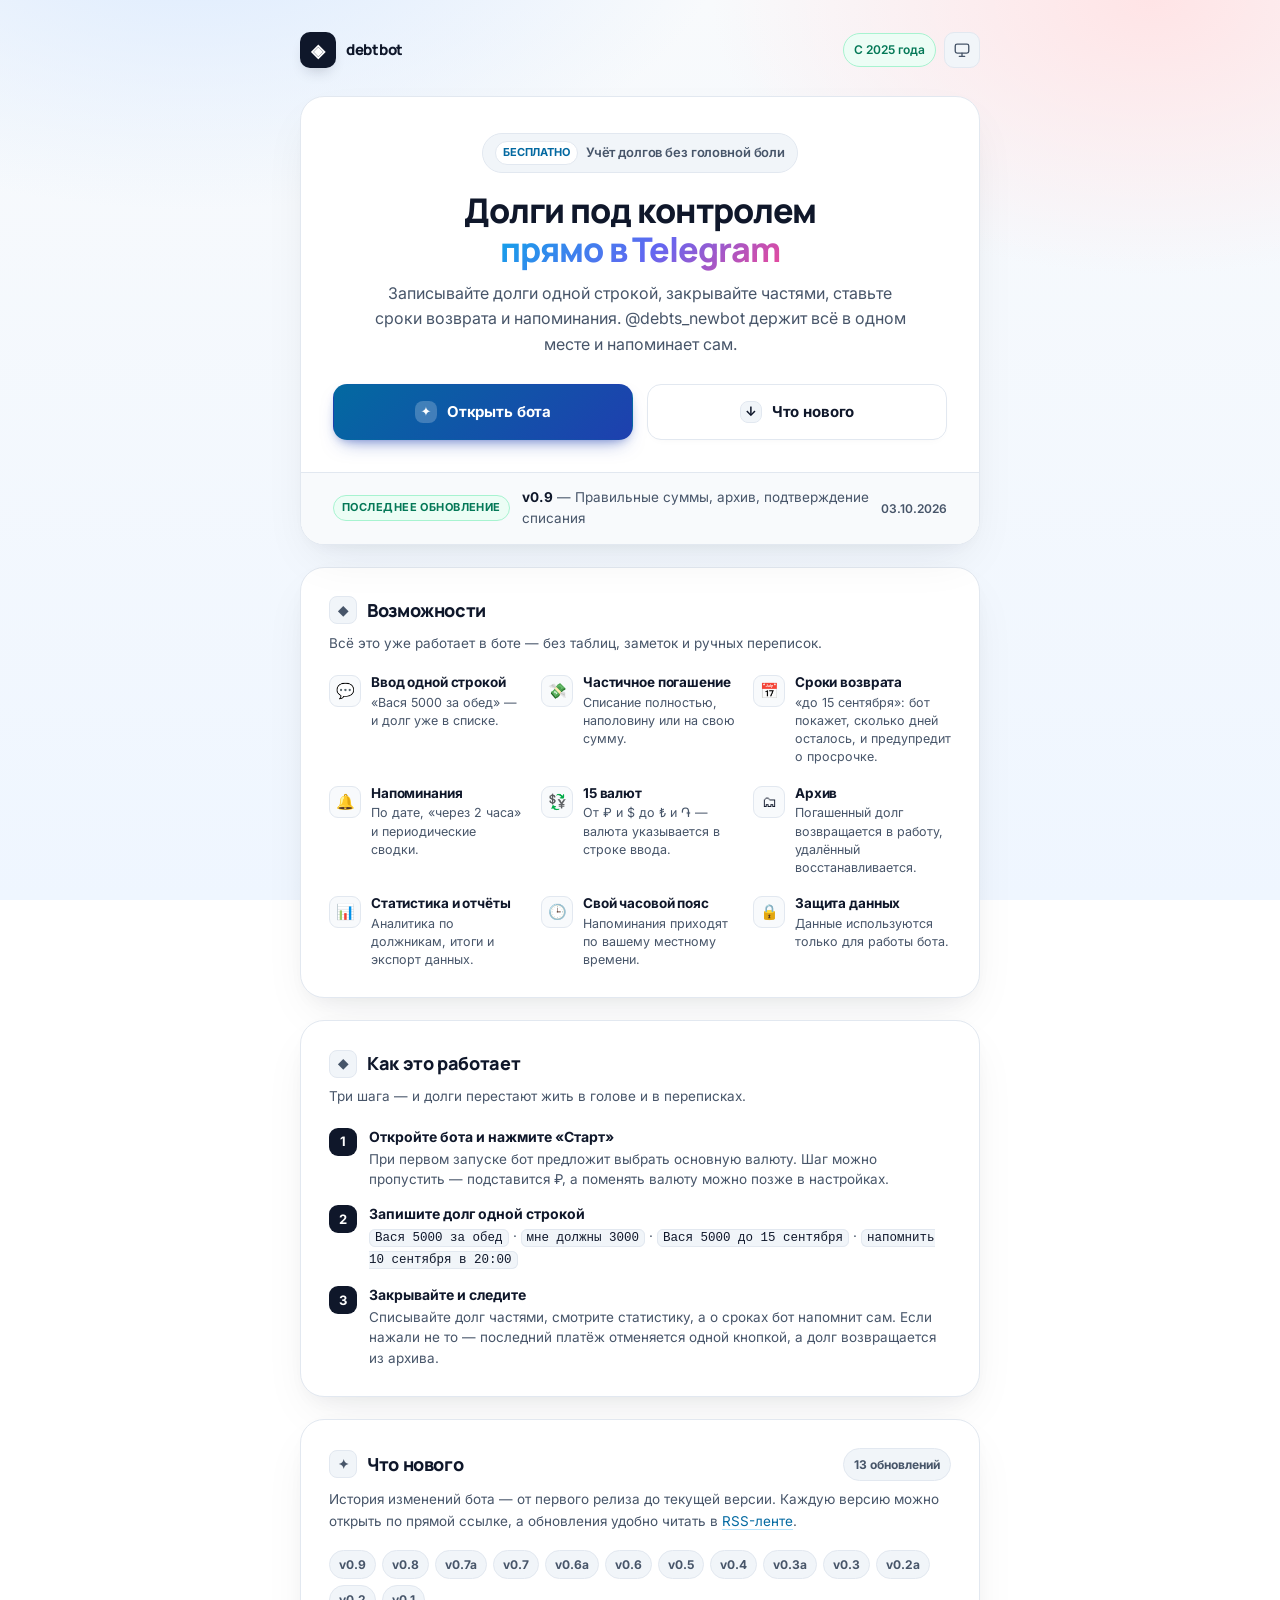
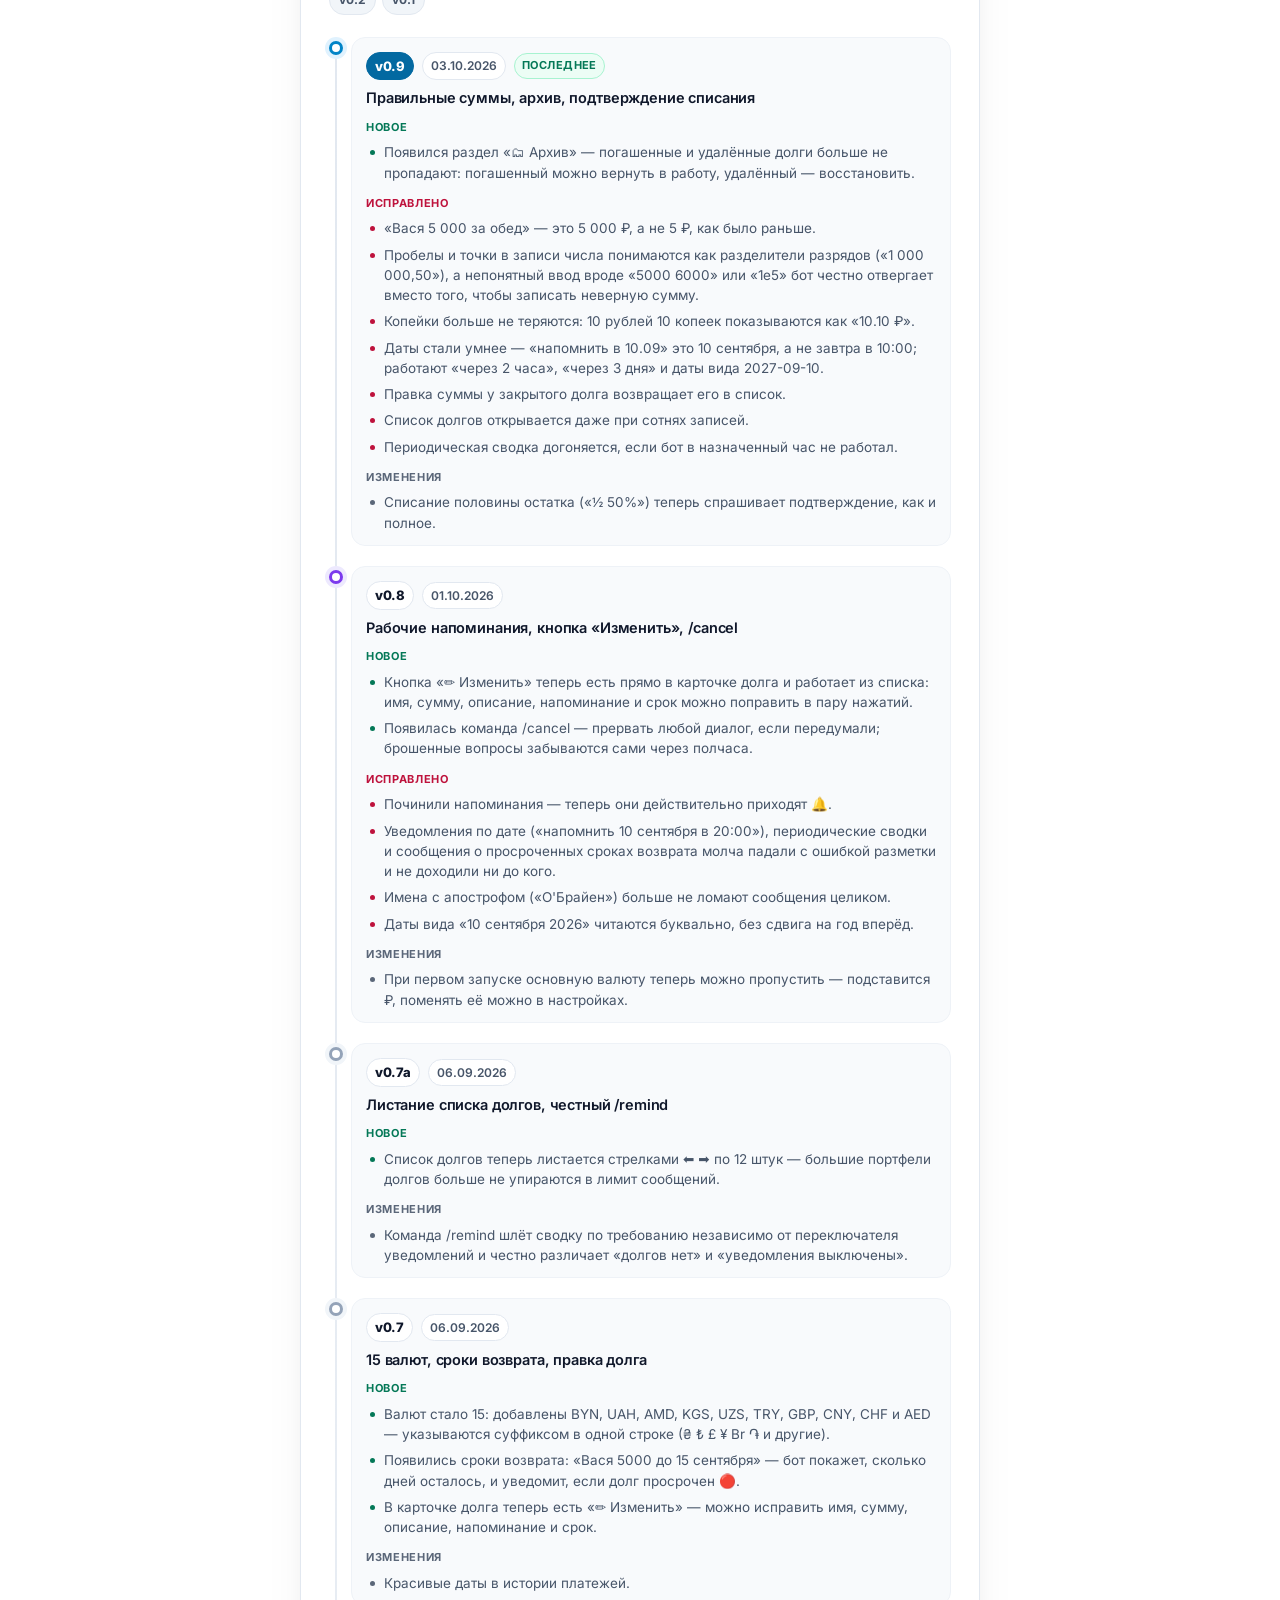
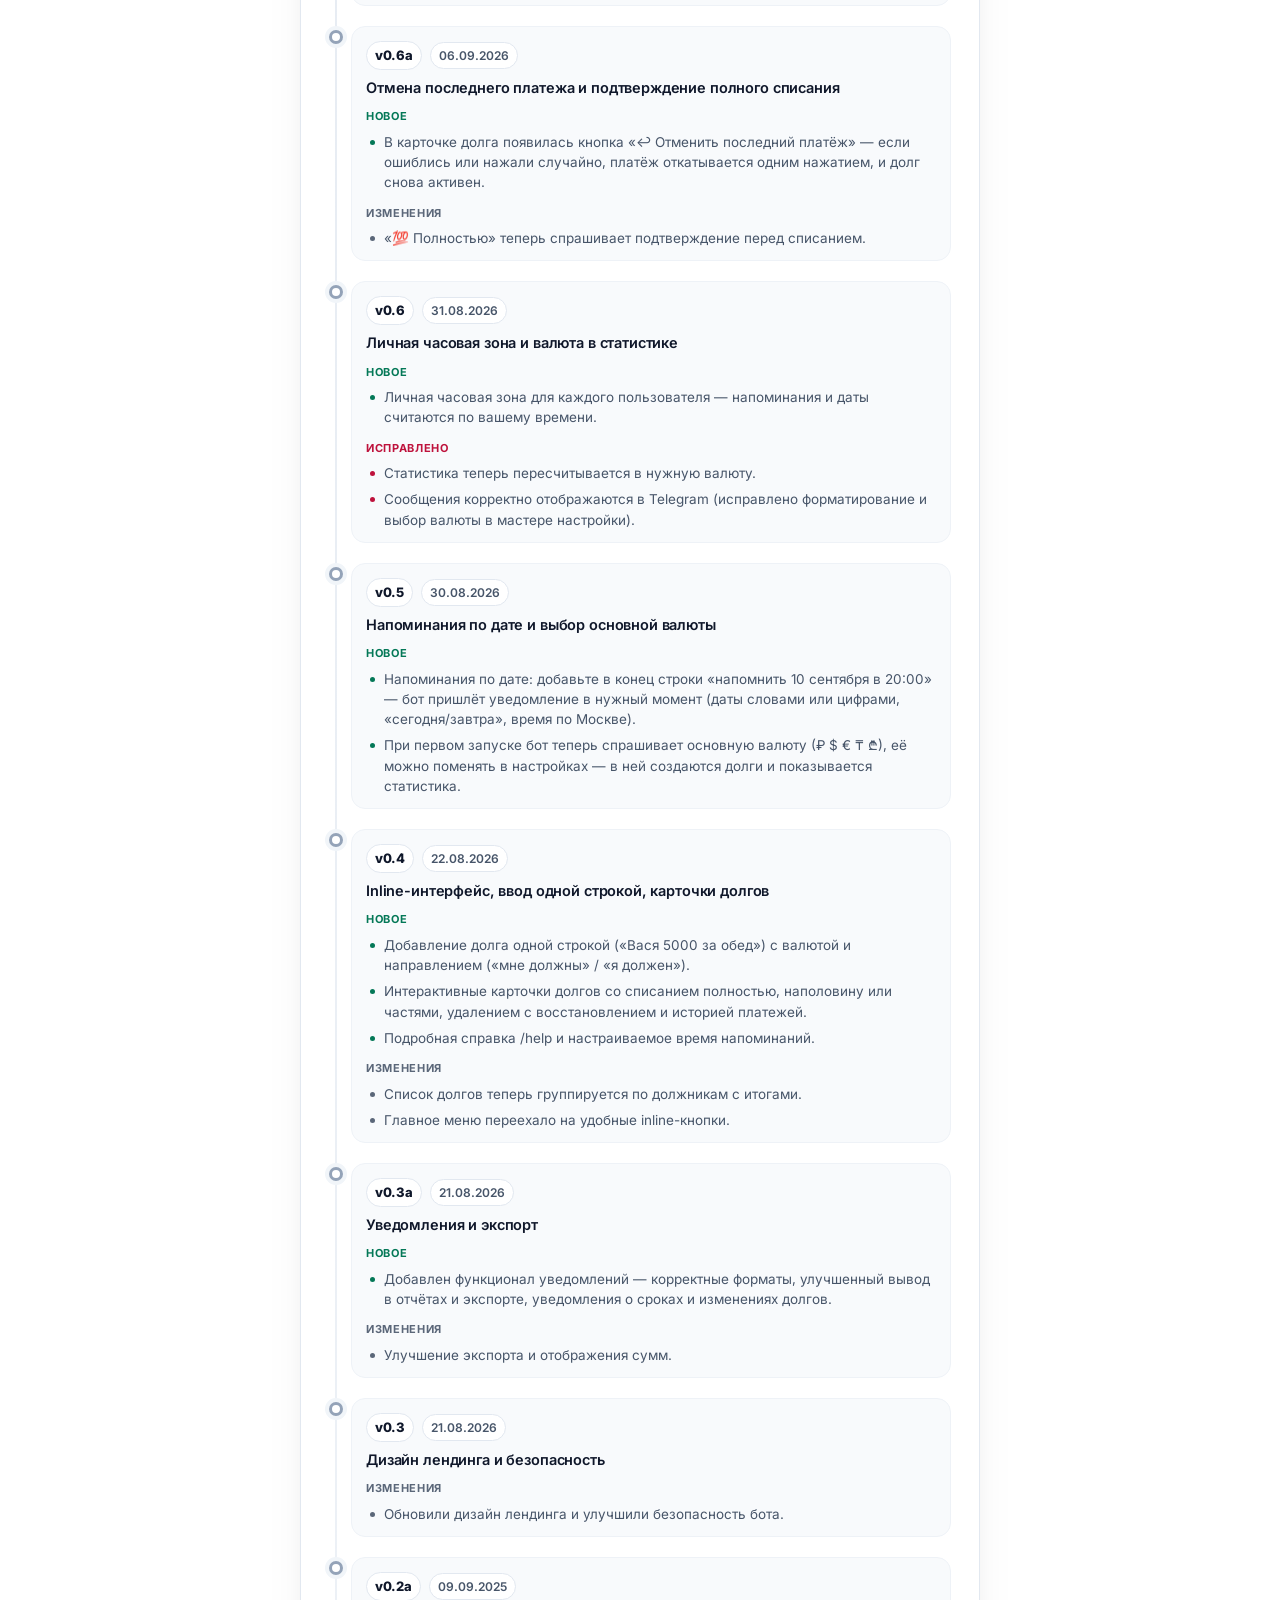
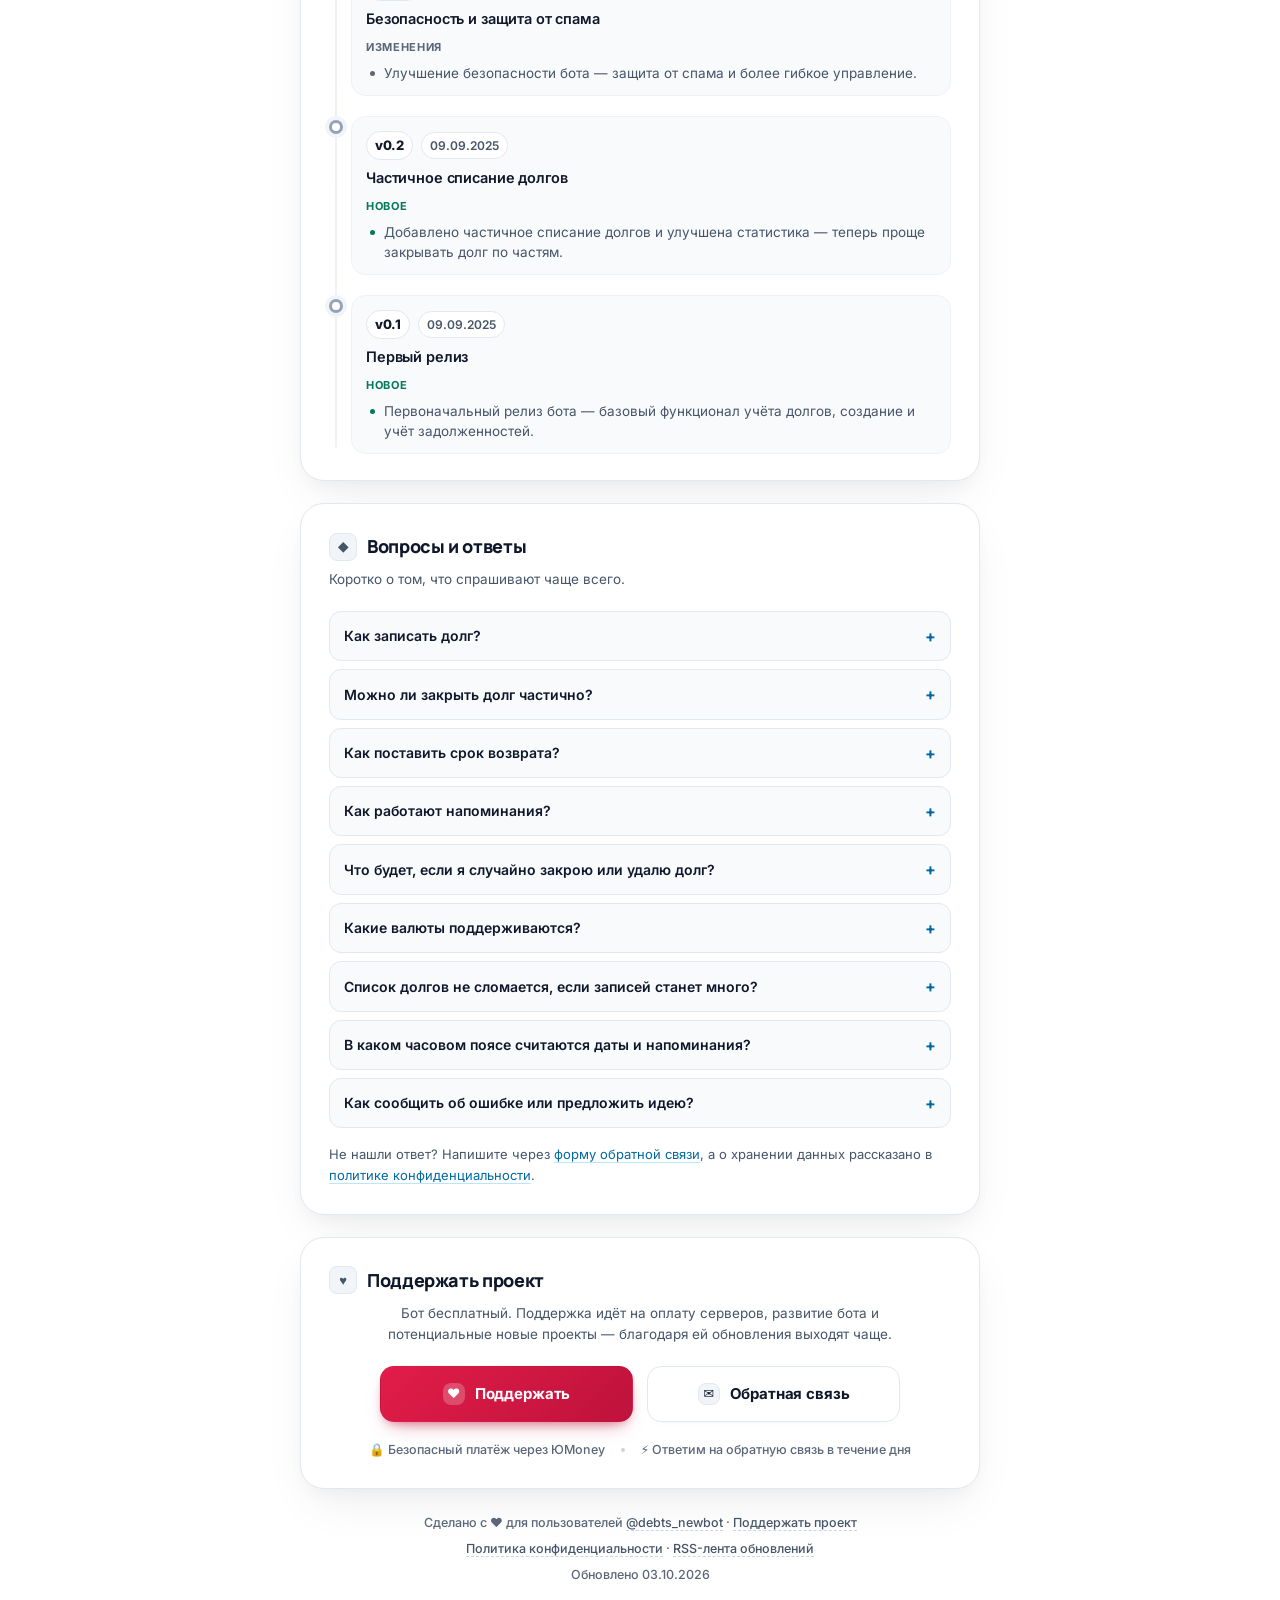
==== commit a58bdc7c: "theme: переключатель «система → светлая → тёмная» Кнопка в шапке обеих страниц циклически меняет тем" ====
--- a/index.html
+++ b/index.html
@@ -151,6 +151,9 @@
   <!-- build:jsonld:end -->
 
   <link rel="stylesheet" href="assets/site.css" />
+
+  <!-- Тема применяется до отрисовки, поэтому скрипт без defer -->
+  <script src="assets/theme.js"></script>
 </head>
 <body>
   <a class="skip-link" href="#changelog">Перейти к обновлениям</a>
@@ -161,7 +164,14 @@
         <div class="logo-mark" aria-hidden="true">◈</div>
         debtbot
       </div>
-      <span class="badge-since">С 2025 года</span>
+      <div class="nav-actions">
+        <span class="badge-since">С 2025 года</span>
+        <button class="theme-toggle" type="button" aria-label="Тема: как в системе">
+          <svg class="icon-system" viewBox="0 0 20 20" fill="none" stroke="currentColor" stroke-width="1.5" stroke-linecap="round" stroke-linejoin="round" aria-hidden="true"><rect x="2.5" y="3.5" width="15" height="10" rx="2"/><path d="M7 17h6M10 13.5V17"/></svg>
+          <svg class="icon-light" viewBox="0 0 20 20" fill="none" stroke="currentColor" stroke-width="1.5" stroke-linecap="round" stroke-linejoin="round" aria-hidden="true"><circle cx="10" cy="10" r="3.6"/><path d="M10 2v2M10 16v2M2 10h2M16 10h2M4.7 4.7l1.4 1.4M13.9 13.9l1.4 1.4M15.3 4.7l-1.4 1.4M6.1 13.9l-1.4 1.4"/></svg>
+          <svg class="icon-dark" viewBox="0 0 20 20" fill="none" stroke="currentColor" stroke-width="1.5" stroke-linecap="round" stroke-linejoin="round" aria-hidden="true"><path d="M16 12.3A6.6 6.6 0 0 1 7.7 4a6.8 6.8 0 1 0 8.3 8.3Z"/></svg>
+        </button>
+      </div>
     </header>
 
     <main id="main">
--- a/assets/site.css
+++ b/assets/site.css
@@ -63,7 +63,7 @@
 }
 
 @media (prefers-color-scheme: dark) {
-  :root {
+  :root:not([data-theme="light"]) {
     --bg: #0b1220;
     --bg-2: #0f172a;
     --glow-1: #12314f;
@@ -111,6 +111,58 @@
     --focus: #7dd3fc;
   }
 }
+
+/* Явный выбор тёмной темы. Токены должны совпадать с блоком выше. */
+:root[data-theme="dark"] {
+    --bg: #0b1220;
+  --bg-2: #0f172a;
+  --glow-1: #12314f;
+  --glow-2: #3a1b2c;
+  --glow-3: #0d2b45;
+  --card: #111c2e;
+  --surface-2: #0f1a2b;
+  --surface-3: #1a2739;
+  --elevated: #1c2a40;
+
+  --surface-inverse: #e8eef7;
+  --on-inverse: #0b1220;
+
+  --text: #e8eef7;
+  --muted: #a7b4c6;
+  --muted-2: #8fa0b5;
+
+  --border: #22304a;
+  --border-soft: #1b2740;
+  --border-strong: #33425e;
+
+  --primary: #38bdf8;
+  --link: #7dd3fc;
+  --solid: #7dd3fc;
+  --on-solid: #082f49;
+  --ok: #6ee7b7;
+  --ok-bg: #0b3b2c;
+  --ok-border: #1c6b4f;
+  --accent-ink: #fb7185;
+  --note-bg: #0b2b45;
+  --note-border: #1e5f8a;
+
+  --dot-1: #38bdf8;
+  --dot-2: #a78bfa;
+  --dot-3: #64748b;
+  --ring-1: rgba(56, 189, 248, 0.22);
+  --ring-2: rgba(167, 139, 250, 0.22);
+  --ring-3: rgba(148, 163, 184, 0.18);
+  --target-ring: rgba(56, 189, 248, 0.28);
+
+  --shadow: 0 20px 50px -12px rgba(0, 0, 0, 0.5), 0 8px 20px -8px rgba(0, 0, 0, 0.35);
+  --shadow-hover: 0 24px 60px -12px rgba(0, 0, 0, 0.6), 0 12px 24px -8px rgba(0, 0, 0, 0.4);
+  --shadow-soft: 0 8px 20px -14px rgba(0, 0, 0, 0.5);
+  --logomark-shadow: 0 8px 16px -8px rgba(0, 0, 0, 0.6);
+  --focus: #7dd3fc;
+  color-scheme: dark;
+}
+
+:root[data-theme="light"] { color-scheme: light; }
 
 * { box-sizing: border-box; margin: 0; padding: 0; }
 
@@ -828,3 +880,32 @@
   .skip-link, .actions, .support { display: none; }
   .hero, .panel, .changelog { box-shadow: none; border-color: #cbd5e1; }
 }
+
+/* ------------------------------------------------- переключатель темы --- */
+
+.nav-actions {
+  display: flex;
+  align-items: center;
+  gap: 8px;
+}
+.theme-toggle {
+  display: none;
+  width: 36px;
+  height: 36px;
+  padding: 0;
+  align-items: center;
+  justify-content: center;
+  background: var(--surface-3);
+  border: 1px solid var(--border);
+  border-radius: 10px;
+  color: var(--muted);
+  cursor: pointer;
+  transition: all 0.2s ease;
+}
+/* Кнопка появляется только при работающем JavaScript */
+:root.js .theme-toggle { display: inline-flex; }
+.theme-toggle:hover { color: var(--text); border-color: var(--border-strong); }
+.theme-toggle svg { width: 18px; height: 18px; display: none; }
+:root:not([data-theme]) .theme-toggle .icon-system { display: block; }
+:root[data-theme="light"] .theme-toggle .icon-light { display: block; }
+:root[data-theme="dark"] .theme-toggle .icon-dark { display: block; }
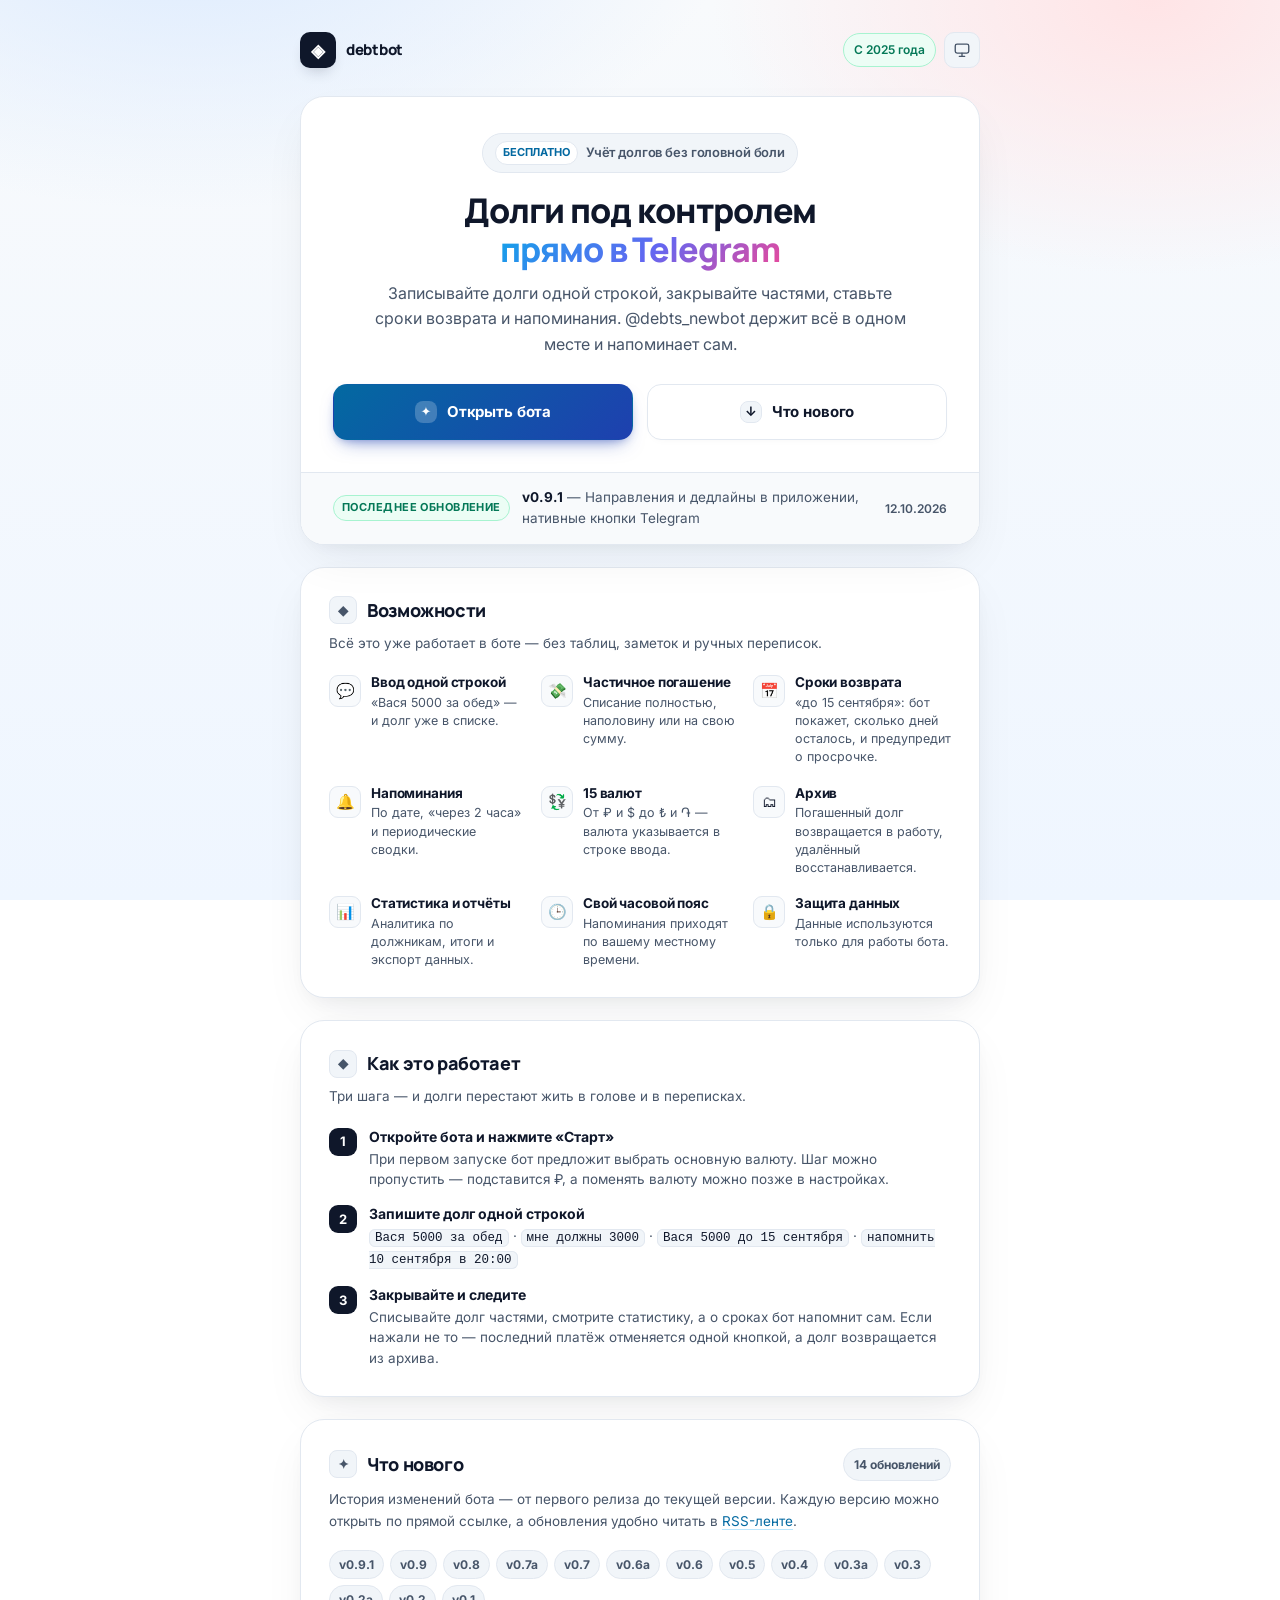
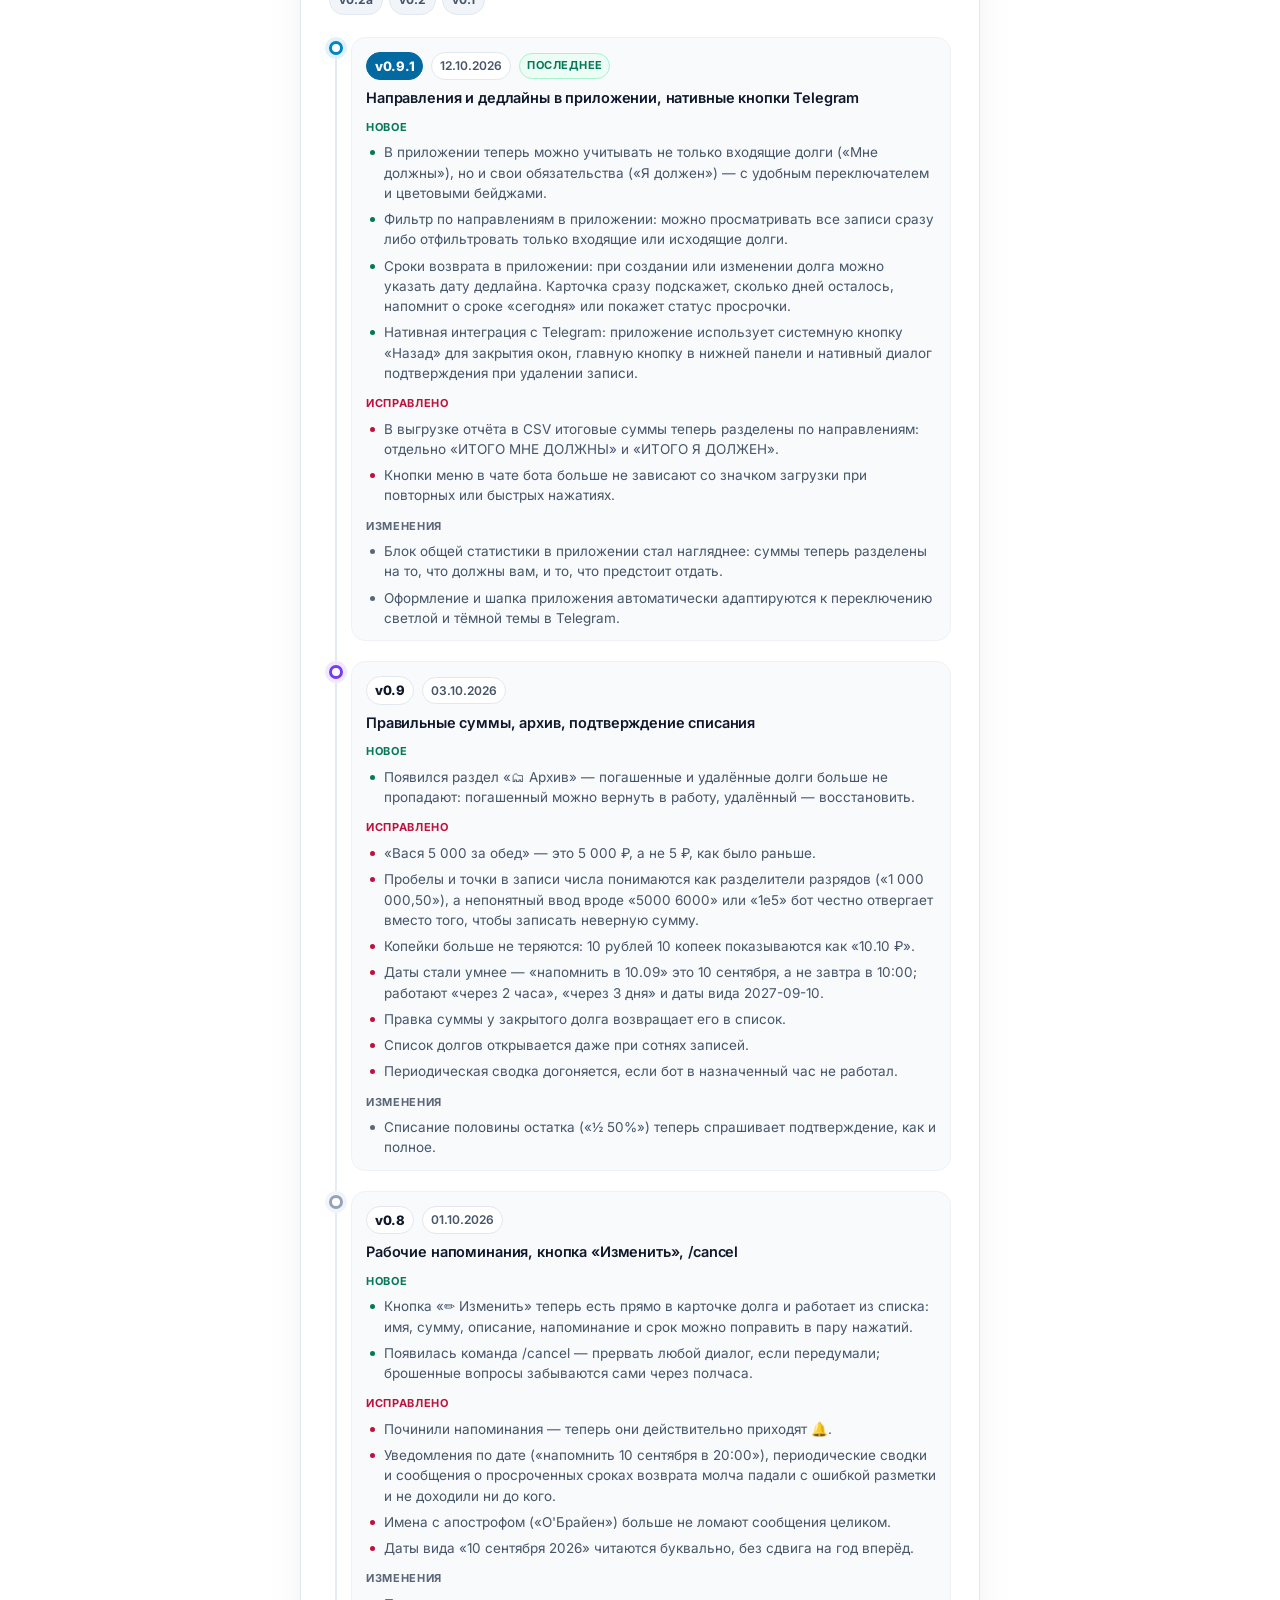
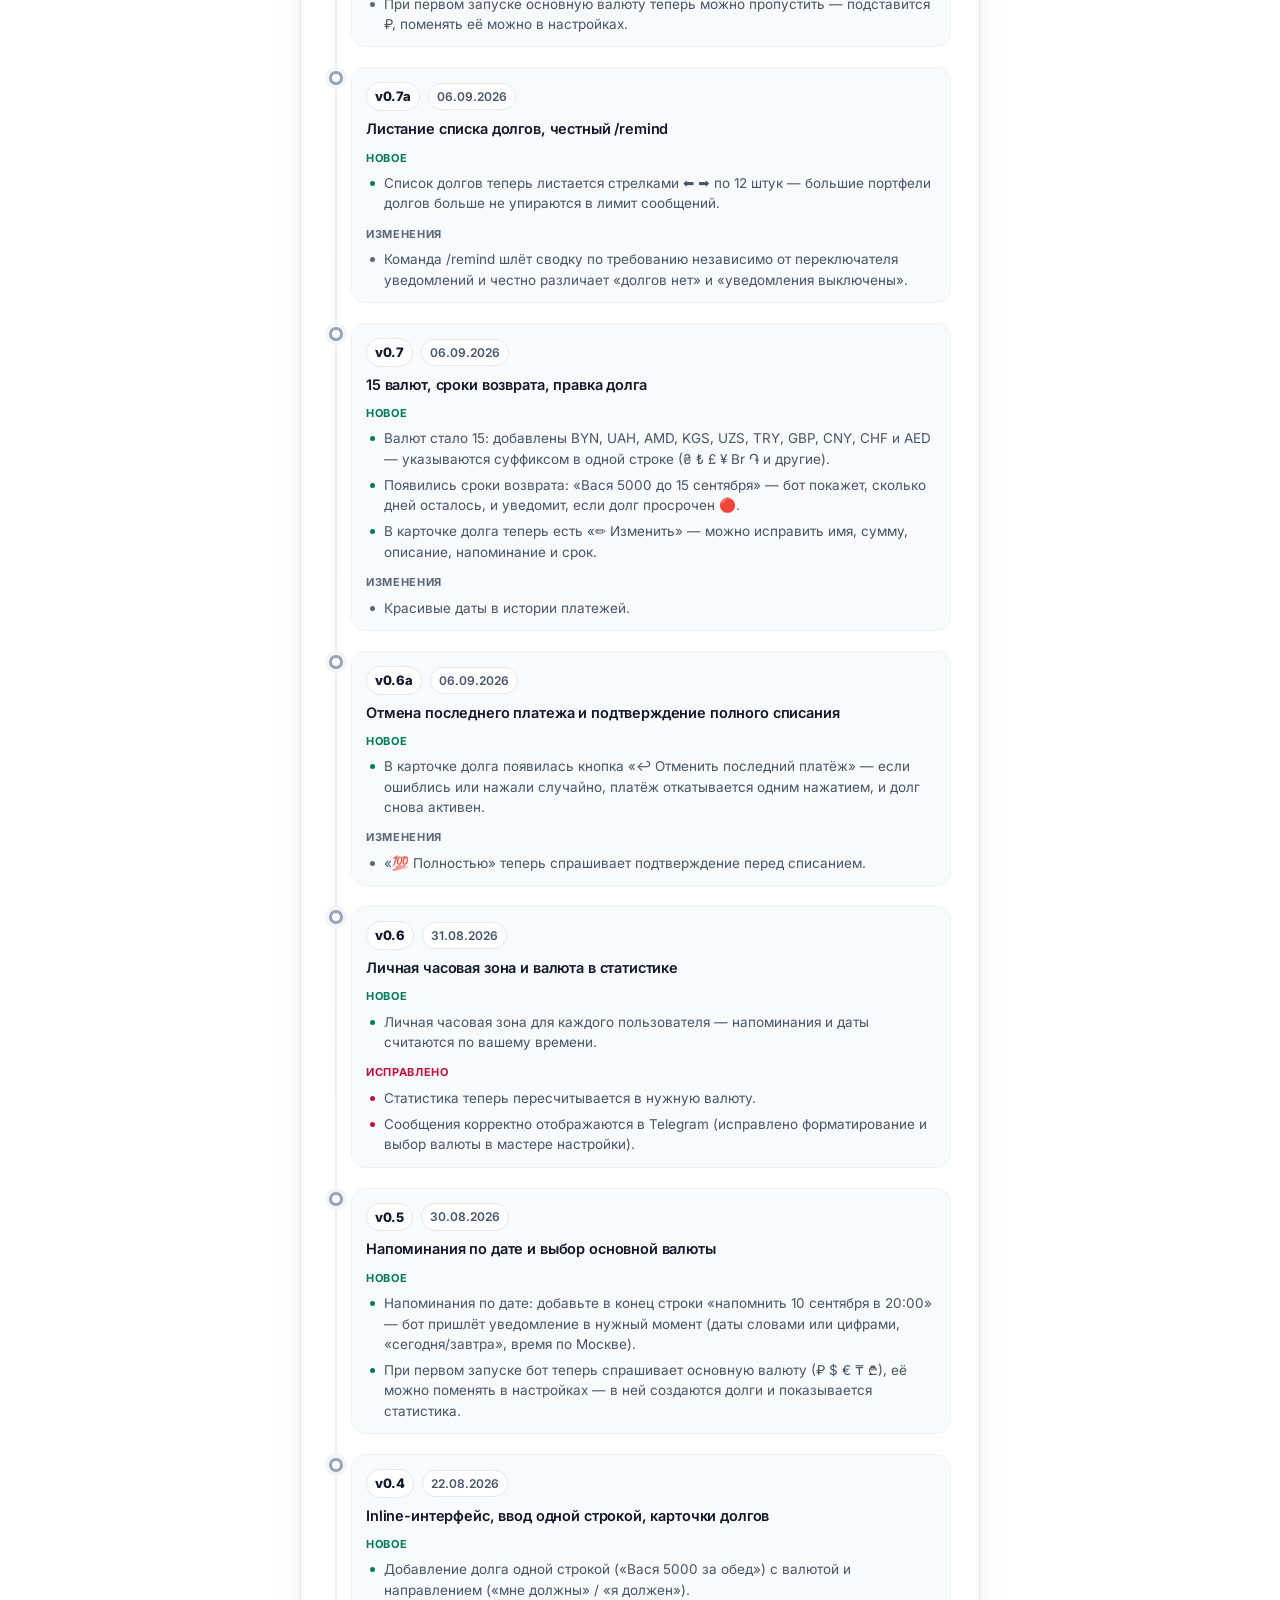
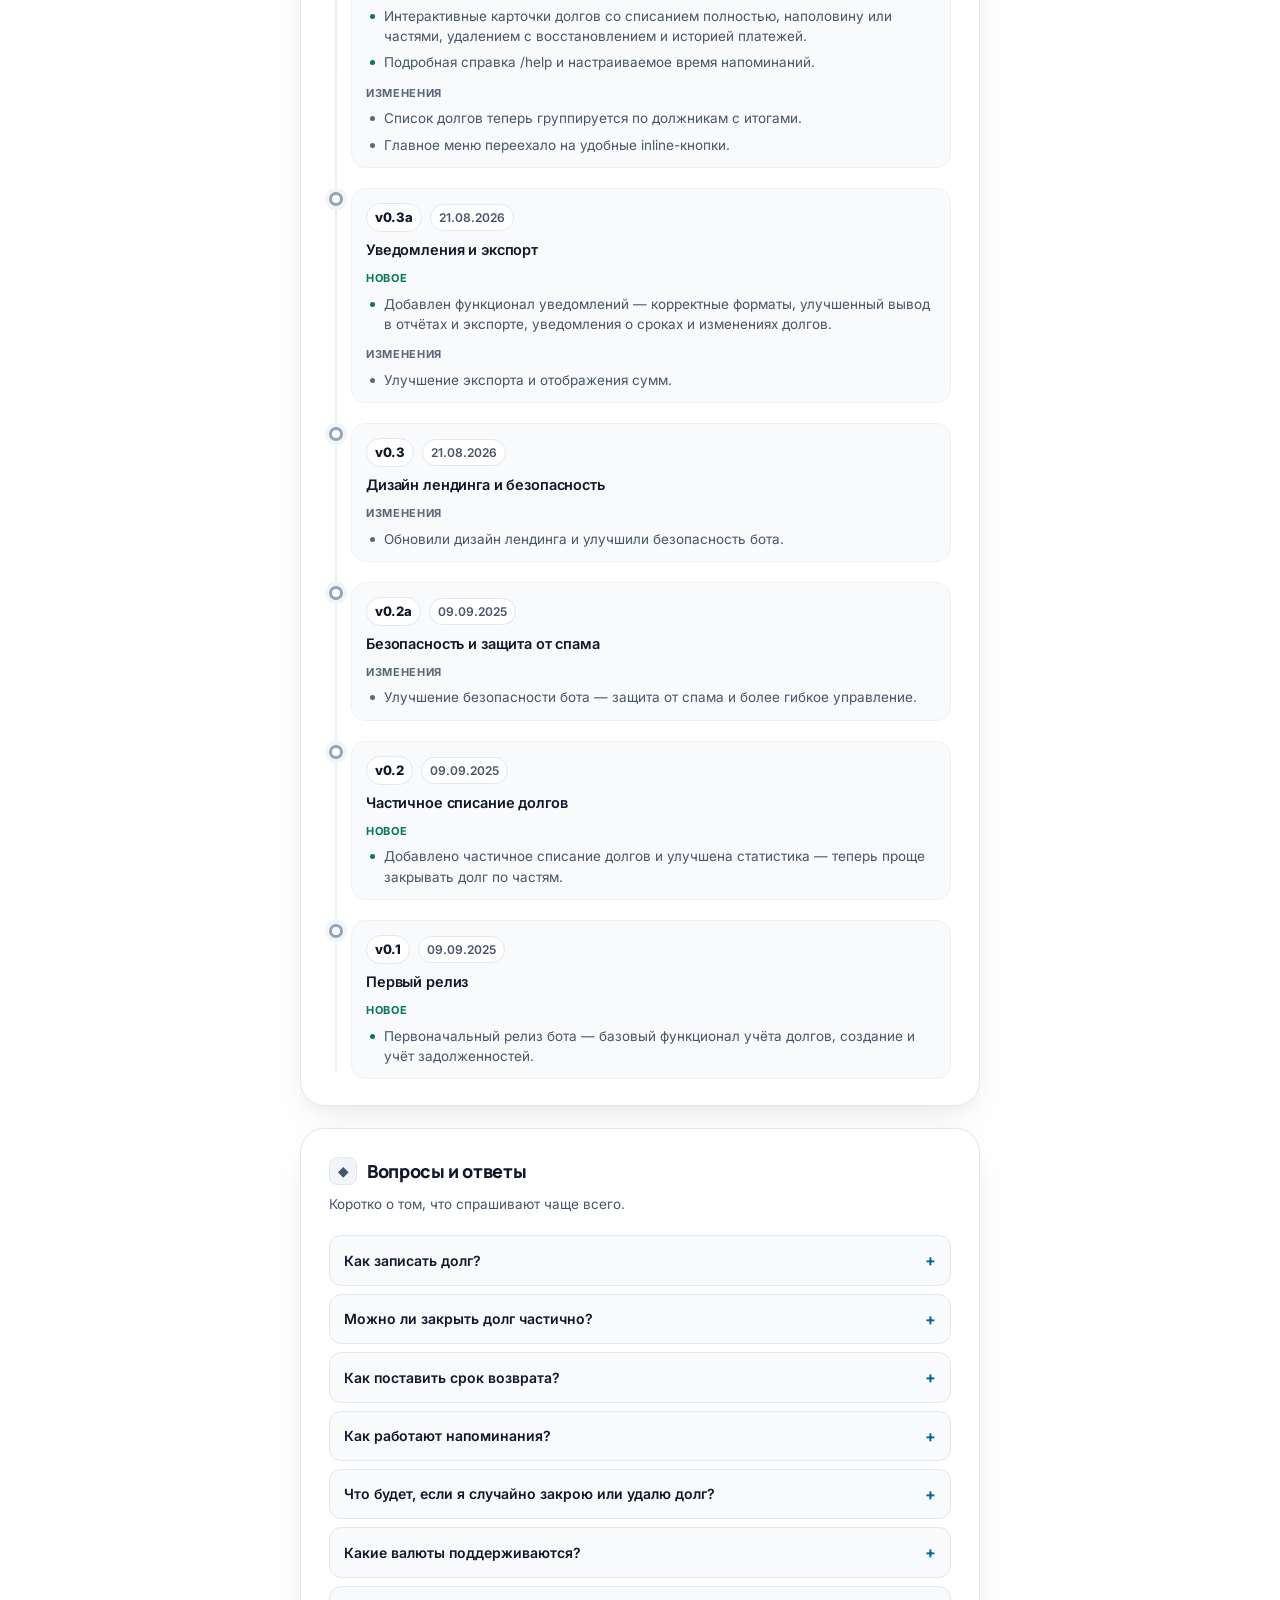
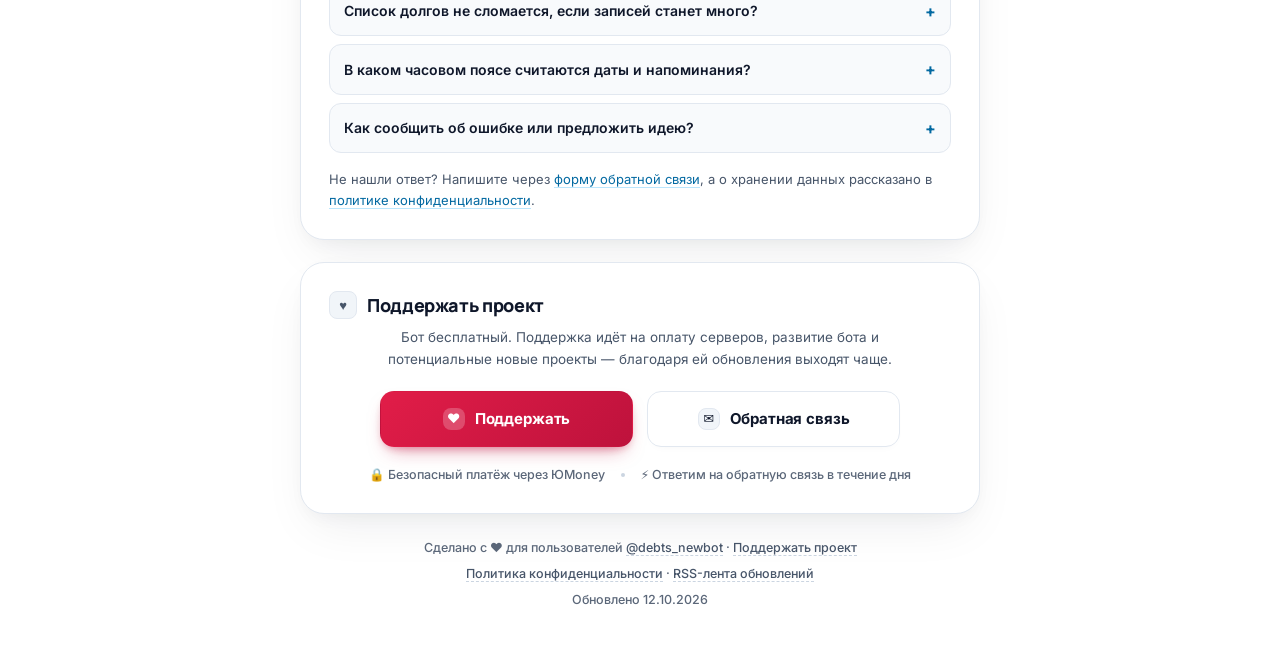
==== commit bd49f5c0: "site: обновление v0.9.1 — направления, дедлайны и нативные кнопки в Mini App" ====
--- a/index.html
+++ b/index.html
@@ -194,10 +194,10 @@
         </div>
 
         <!-- build:latest:start -->
-        <a class="latest" href="#v0-9">
+        <a class="latest" href="#v0-9-1">
           <span class="latest-label">Последнее обновление</span>
-          <span class="latest-title"><b>v0.9</b> — Правильные суммы, архив, подтверждение списания</span>
-          <time class="latest-date" datetime="2026-10-03">03.10.2026</time>
+          <span class="latest-title"><b>v0.9.1</b> — Направления и дедлайны в приложении, нативные кнопки Telegram</span>
+          <time class="latest-date" datetime="2026-10-12">12.10.2026</time>
         </a>
         <!-- build:latest:end -->
       </section>
@@ -275,12 +275,13 @@
       <section class="changelog" id="changelog" aria-labelledby="changelog-title">
         <div class="changelog-head">
           <h2 id="changelog-title"><span class="title-icon" aria-hidden="true">✦</span> Что нового</h2>
-          <p class="version-count"><!-- build:count:start -->13 обновлений<!-- build:count:end --></p>
+          <p class="version-count"><!-- build:count:start -->14 обновлений<!-- build:count:end --></p>
         </div>
         <p class="changelog-sub">История изменений бота — от первого релиза до текущей версии. Каждую версию можно открыть по прямой ссылке, а обновления удобно читать в <a class="inline-link" href="feed.xml">RSS-ленте</a>.</p>
 
         <!-- build:index:start -->
           <nav class="version-index" aria-label="Перейти к версии">
+            <a class="chip" href="#v0-9-1">v0.9.1</a>
             <a class="chip" href="#v0-9">v0.9</a>
             <a class="chip" href="#v0-8">v0.8</a>
             <a class="chip" href="#v0-7a">v0.7a</a>
@@ -299,15 +300,52 @@
 
         <ul class="timeline">
         <!-- build:releases:start -->
+        <li class="timeline-item" id="v0-9-1">
+          <div class="timeline-dot" aria-hidden="true"></div>
+          <article class="timeline-card">
+            <div class="timeline-top">
+              <h3 class="release-heading">
+                <a class="ver latest" href="#v0-9-1" title="Ссылка на это обновление">v0.9.1</a>
+              </h3>
+              <time class="date" datetime="2026-10-12">12.10.2026</time>
+              <span class="tag">Последнее</span>
+            </div>
+            <p class="release-title">Направления и дедлайны в приложении, нативные кнопки Telegram</p>
+            <div class="release-groups">
+              <div class="release-group release-group-add">
+                <h4 class="group-title">Новое</h4>
+                <ul class="release-list">
+                  <li>В приложении теперь можно учитывать не только входящие долги («Мне должны»), но и свои обязательства («Я должен») — с удобным переключателем и цветовыми бейджами.</li>
+                  <li>Фильтр по направлениям в приложении: можно просматривать все записи сразу либо отфильтровать только входящие или исходящие долги.</li>
+                  <li>Сроки возврата в приложении: при создании или изменении долга можно указать дату дедлайна. Карточка сразу подскажет, сколько дней осталось, напомнит о сроке «сегодня» или покажет статус просрочки.</li>
+                  <li>Нативная интеграция с Telegram: приложение использует системную кнопку «Назад» для закрытия окон, главную кнопку в нижней панели и нативный диалог подтверждения при удалении записи.</li>
+                </ul>
+              </div>
+              <div class="release-group release-group-fix">
+                <h4 class="group-title">Исправлено</h4>
+                <ul class="release-list">
+                  <li>В выгрузке отчёта в CSV итоговые суммы теперь разделены по направлениям: отдельно «ИТОГО МНЕ ДОЛЖНЫ» и «ИТОГО Я ДОЛЖЕН».</li>
+                  <li>Кнопки меню в чате бота больше не зависают со значком загрузки при повторных или быстрых нажатиях.</li>
+                </ul>
+              </div>
+              <div class="release-group release-group-change">
+                <h4 class="group-title">Изменения</h4>
+                <ul class="release-list">
+                  <li>Блок общей статистики в приложении стал нагляднее: суммы теперь разделены на то, что должны вам, и то, что предстоит отдать.</li>
+                  <li>Оформление и шапка приложения автоматически адаптируются к переключению светлой и тёмной темы в Telegram.</li>
+                </ul>
+              </div>
+            </div>
+          </article>
+        </li>
         <li class="timeline-item" id="v0-9">
           <div class="timeline-dot" aria-hidden="true"></div>
           <article class="timeline-card">
             <div class="timeline-top">
               <h3 class="release-heading">
-                <a class="ver latest" href="#v0-9" title="Ссылка на это обновление">v0.9</a>
+                <a class="ver" href="#v0-9" title="Ссылка на это обновление">v0.9</a>
               </h3>
               <time class="date" datetime="2026-10-03">03.10.2026</time>
-              <span class="tag">Последнее</span>
             </div>
             <p class="release-title">Правильные суммы, архив, подтверждение списания</p>
             <div class="release-groups">
@@ -713,7 +751,7 @@
     <footer>
       <p>Сделано с ♥ для пользователей <a href="https://t.me/debts_newbot" target="_blank" rel="noopener noreferrer">@debts_newbot</a> · <a href="https://yoomoney.ru/to/410011977124660" target="_blank" rel="noopener noreferrer">Поддержать проект</a></p>
       <p><a href="privacy.html">Политика конфиденциальности</a> · <a href="feed.xml">RSS-лента обновлений</a></p>
-      <p>Обновлено <!-- build:updated:start --><time id="last-updated" datetime="2026-10-03">03.10.2026</time><!-- build:updated:end --></p>
+      <p>Обновлено <!-- build:updated:start --><time id="last-updated" datetime="2026-10-12">12.10.2026</time><!-- build:updated:end --></p>
     </footer>
   </div>
 </body>
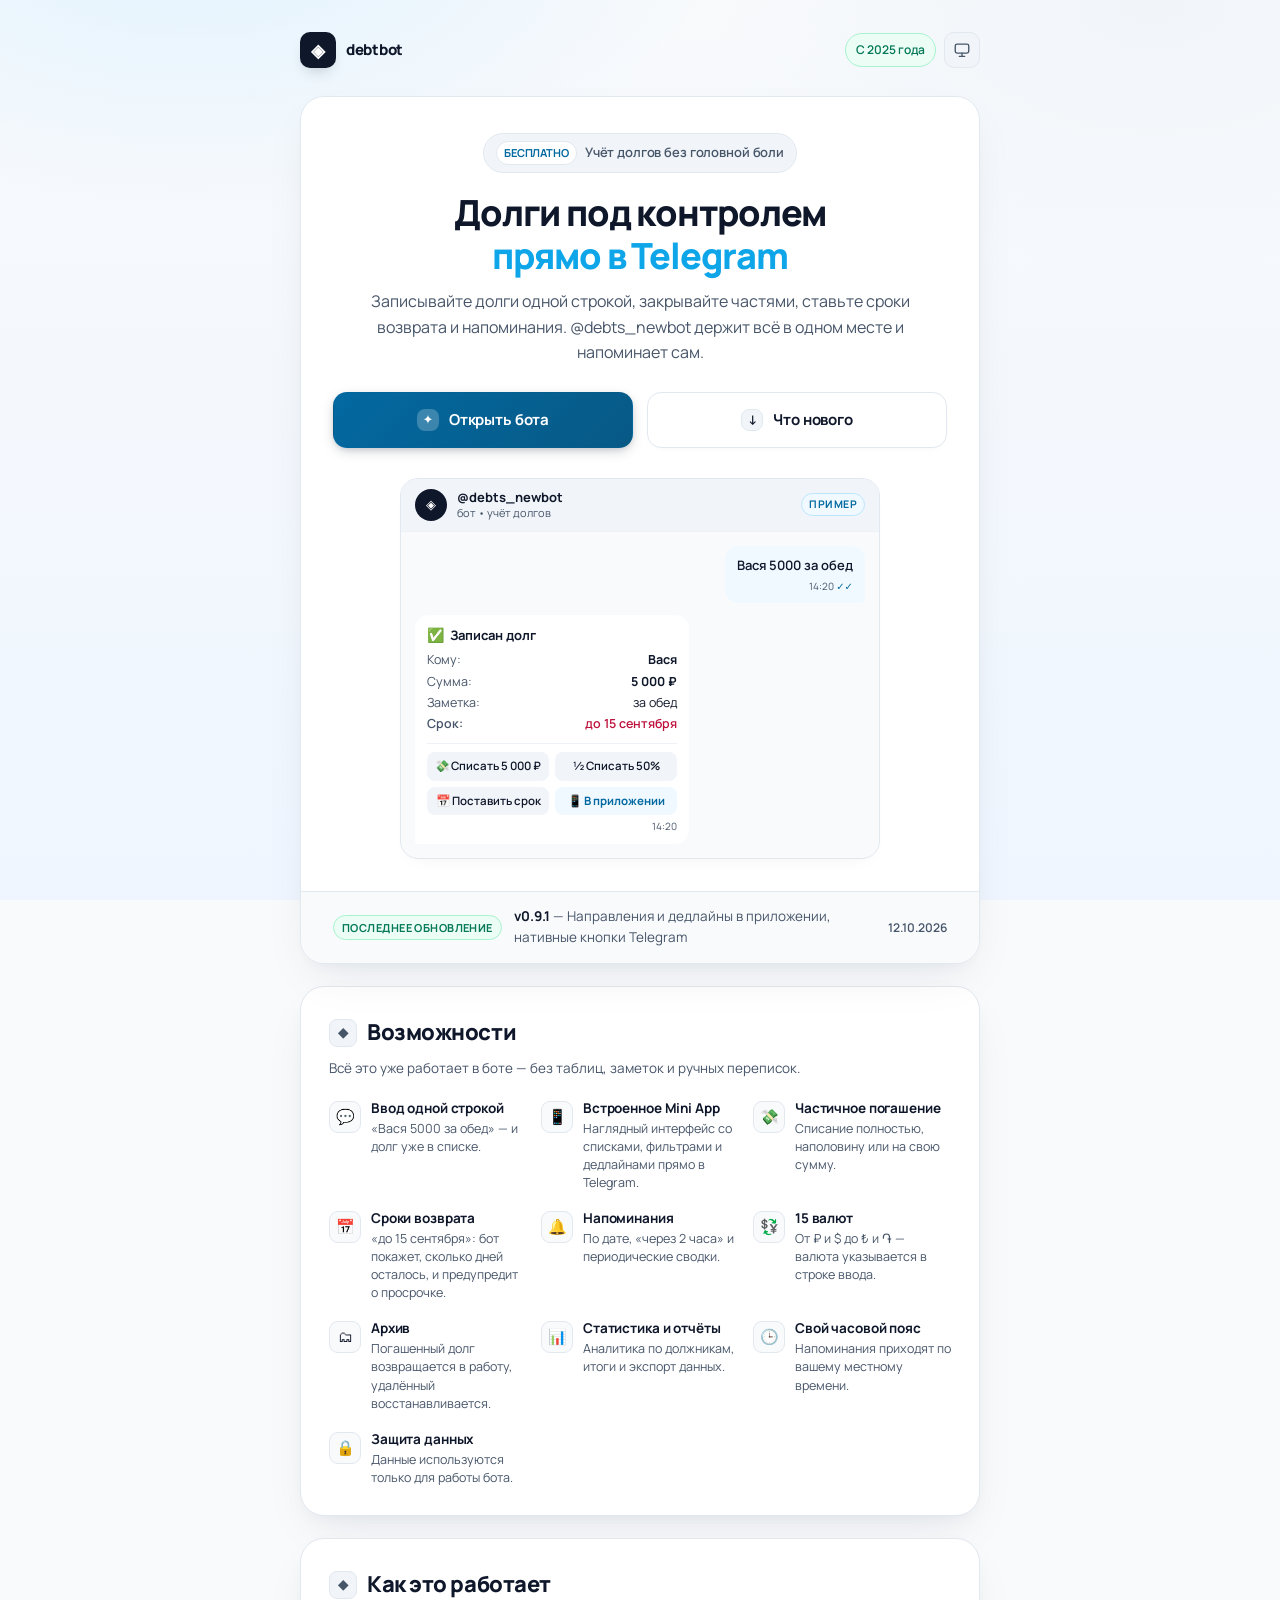
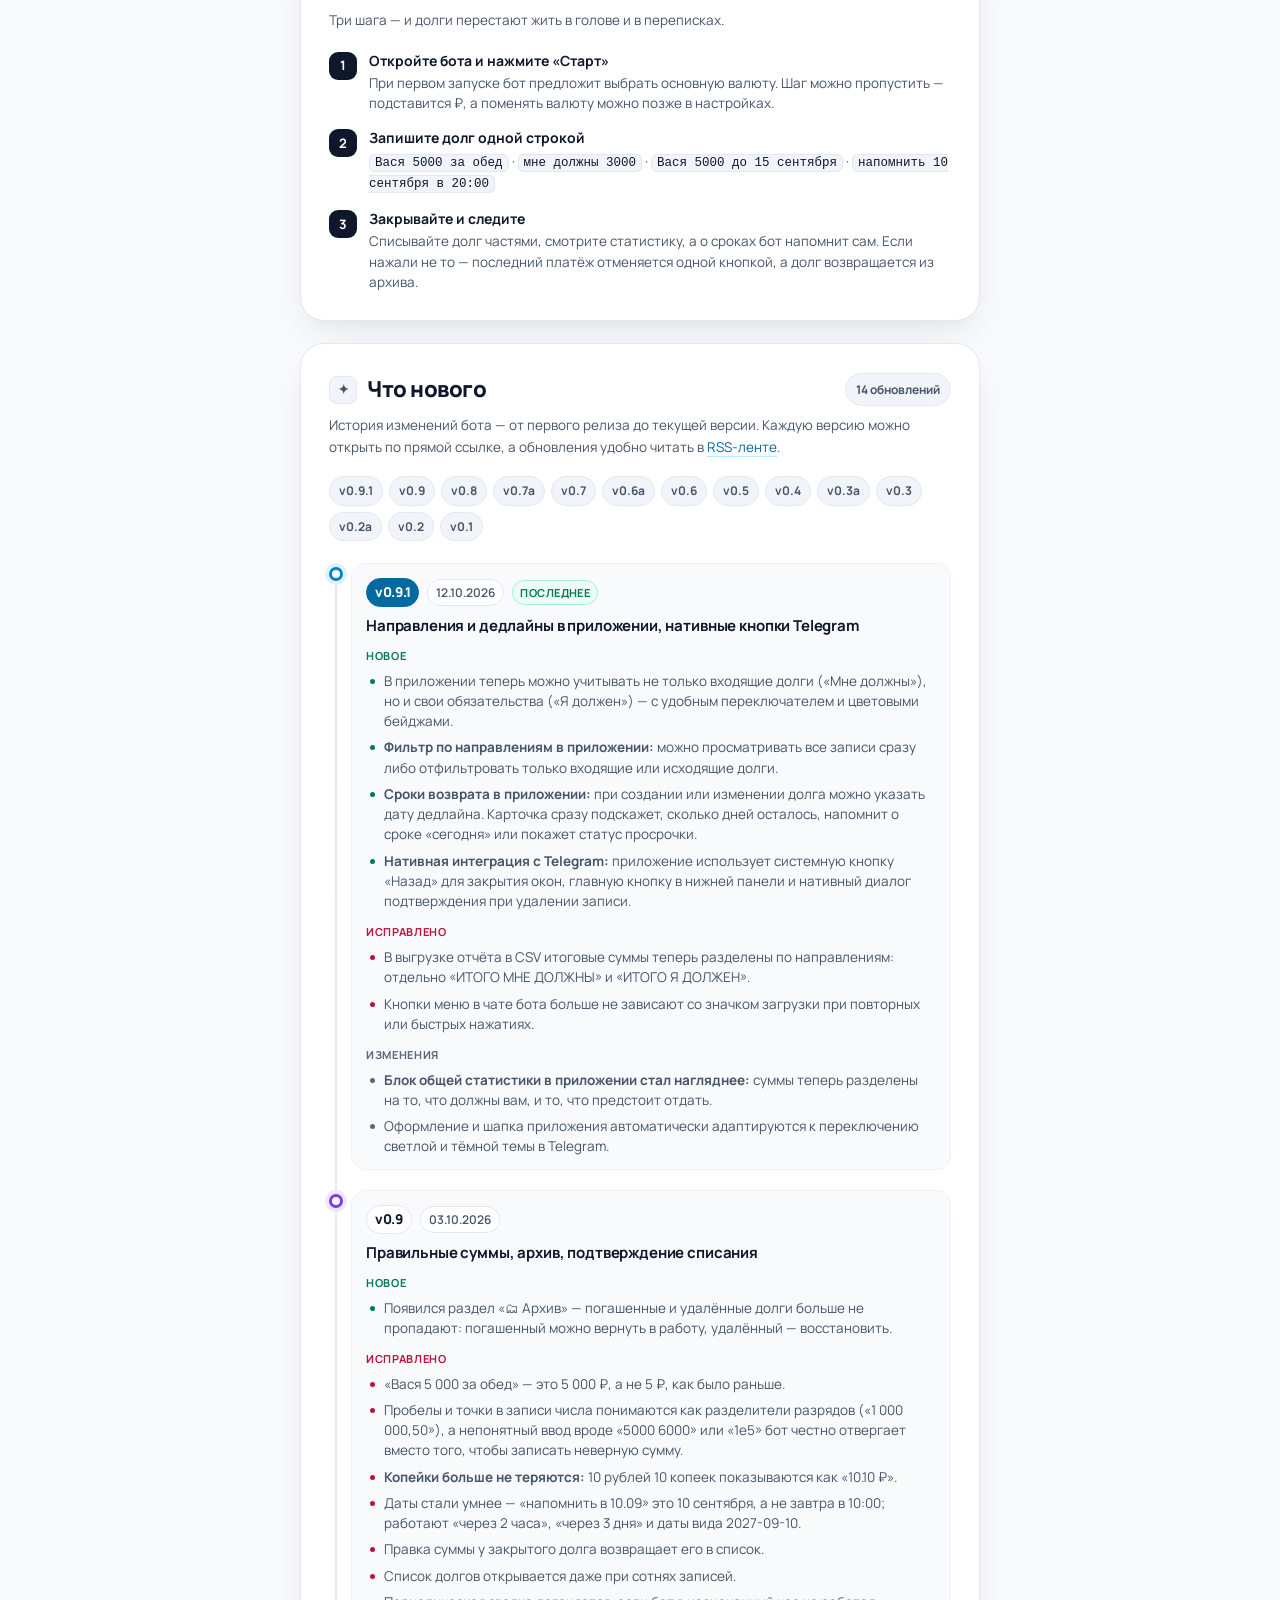
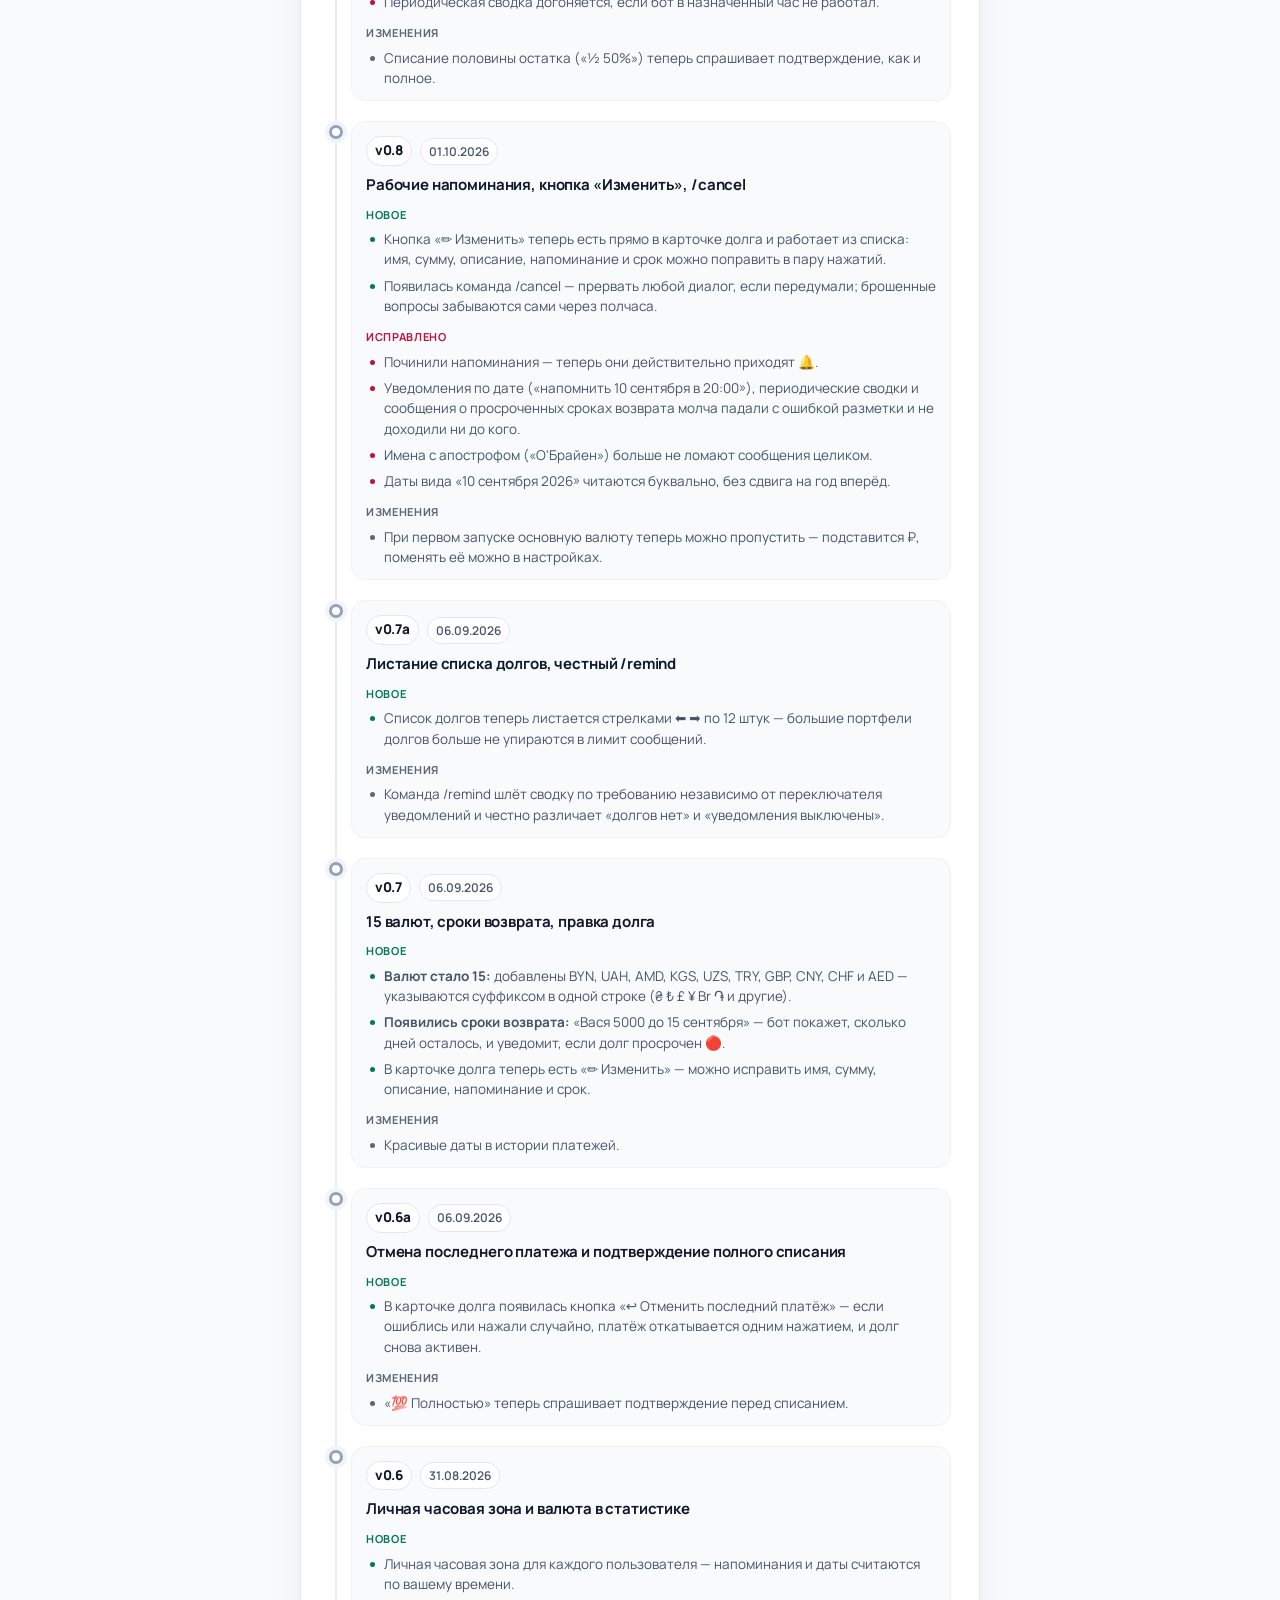
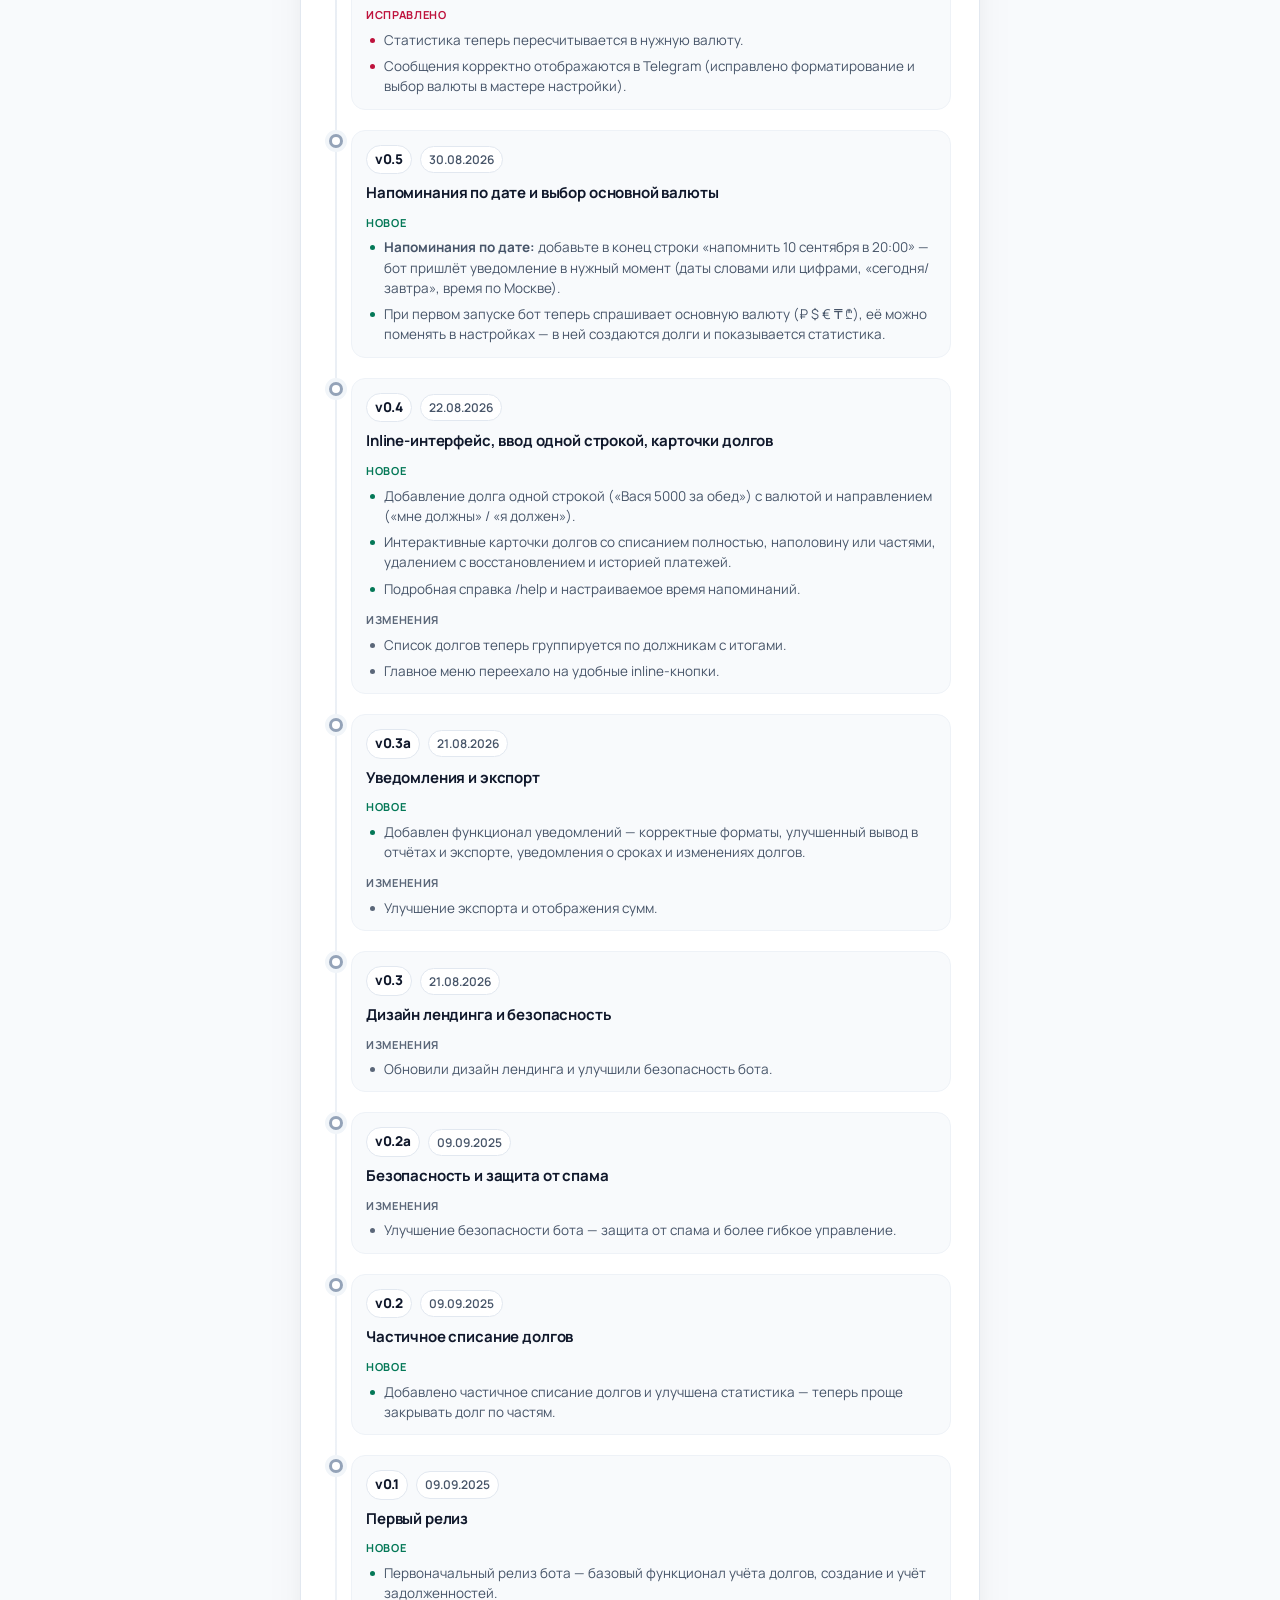
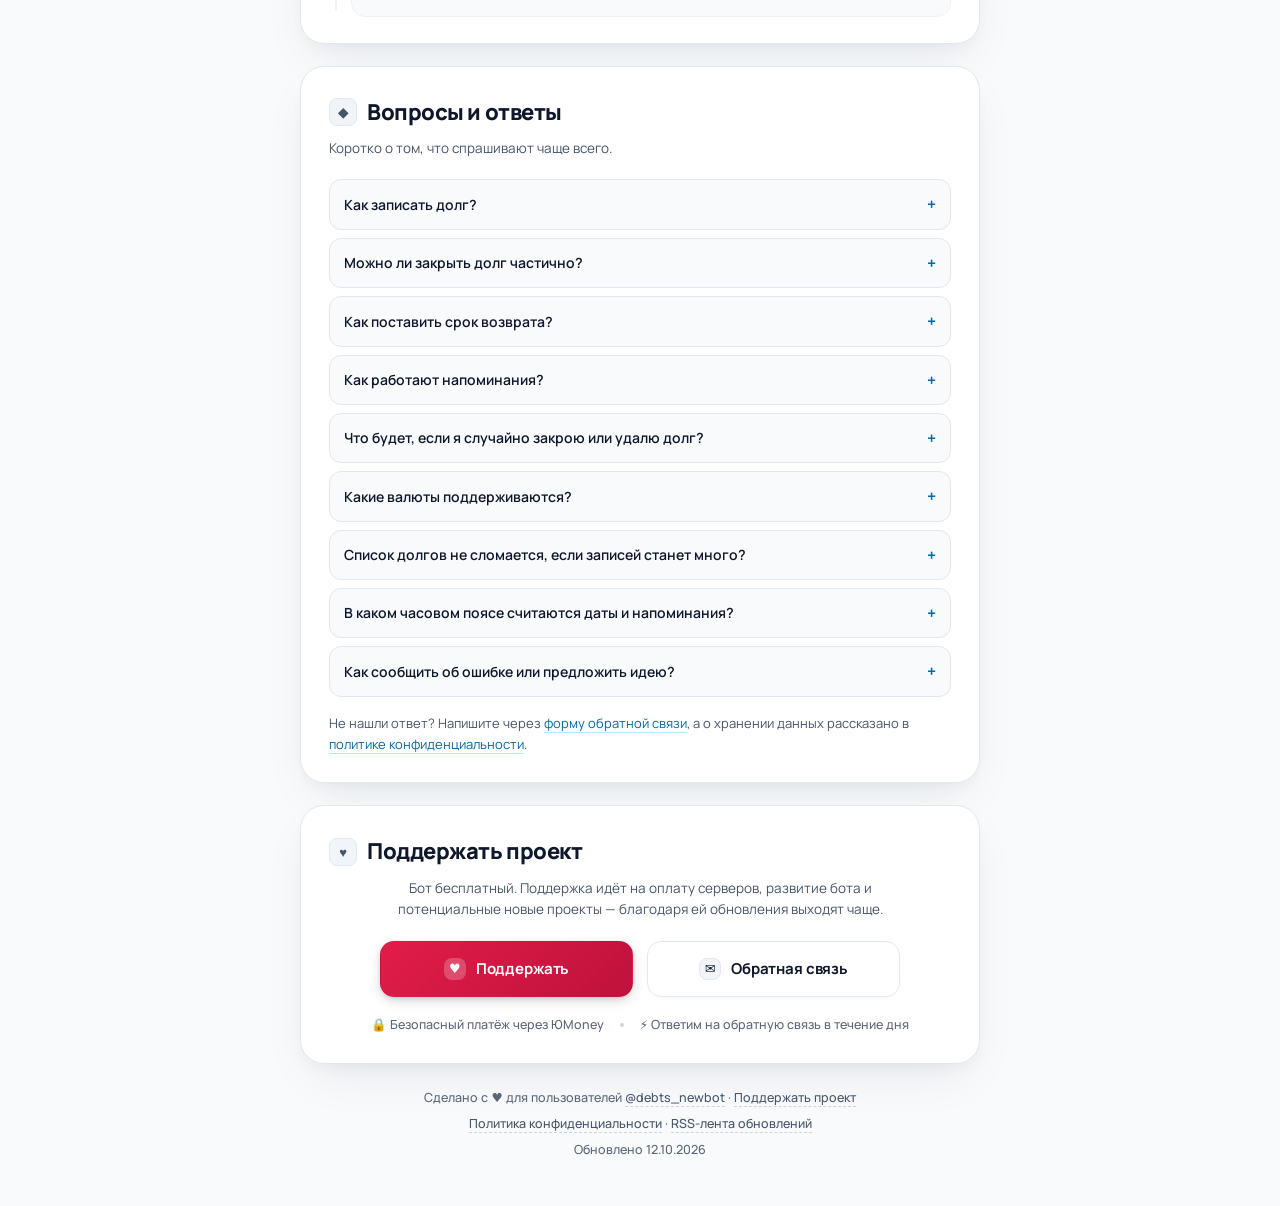
==== commit fcbf5fe7: "design: улучшение UI/UX — макет чата Telegram, Manrope, акцент на Mini App и читаемость чейнджлога" ====
--- a/index.html
+++ b/index.html
@@ -43,7 +43,7 @@
 
   <link rel="preconnect" href="https://fonts.googleapis.com">
   <link rel="preconnect" href="https://fonts.gstatic.com" crossorigin>
-  <link href="https://fonts.googleapis.com/css2?family=Inter:wght@400;500;600;700;800&family=Manrope:wght@700;800&display=swap" rel="stylesheet">
+  <link href="https://fonts.googleapis.com/css2?family=Manrope:wght@400;500;600;700;800&display=swap" rel="stylesheet">
 
   <!-- Разметка для поисковиков собирается из faq.json и site.json -->
   <!-- build:jsonld:start -->
@@ -191,6 +191,42 @@
               Что нового
             </a>
           </div>
+
+          <div class="chat-mockup" aria-label="Пример работы бота в Telegram">
+            <div class="chat-header">
+              <div class="chat-avatar" aria-hidden="true">◈</div>
+              <div class="chat-info">
+                <span class="chat-name">@debts_newbot</span>
+                <span class="chat-status">бот • учёт долгов</span>
+              </div>
+              <span class="chat-badge">Пример</span>
+            </div>
+            <div class="chat-body">
+              <div class="chat-bubble chat-bubble-user">
+                <p class="chat-text">Вася 5000 за обед</p>
+                <span class="chat-time">14:20 <span class="chat-check" aria-hidden="true">✓✓</span></span>
+              </div>
+              <div class="chat-bubble chat-bubble-bot">
+                <div class="chat-bot-header">
+                  <span class="chat-bot-icon" aria-hidden="true">✅</span>
+                  <b>Записан долг</b>
+                </div>
+                <div class="chat-debt-details">
+                  <div class="chat-detail-row"><span>Кому:</span> <b>Вася</b></div>
+                  <div class="chat-detail-row"><span>Сумма:</span> <b>5 000 ₽</b></div>
+                  <div class="chat-detail-row"><span>Заметка:</span> <span>за обед</span></div>
+                  <div class="chat-detail-row chat-detail-due"><span>Срок:</span> <span>до 15 сентября</span></div>
+                </div>
+                <div class="chat-actions">
+                  <span class="chat-btn">💸 Списать 5 000 ₽</span>
+                  <span class="chat-btn">½ Списать 50%</span>
+                  <span class="chat-btn">📅 Поставить срок</span>
+                  <span class="chat-btn chat-btn-app">📱 В приложении</span>
+                </div>
+                <span class="chat-time">14:20</span>
+              </div>
+            </div>
+          </div>
         </div>
 
         <!-- build:latest:start -->
@@ -210,6 +246,10 @@
           <li class="feature-item">
             <span class="feature-icon" aria-hidden="true">💬</span>
             <div><b>Ввод одной строкой</b><p>«Вася 5000 за обед» — и долг уже в списке.</p></div>
+          </li>
+          <li class="feature-item">
+            <span class="feature-icon" aria-hidden="true">📱</span>
+            <div><b>Встроенное Mini App</b><p>Наглядный интерфейс со списками, фильтрами и дедлайнами прямо в Telegram.</p></div>
           </li>
           <li class="feature-item">
             <span class="feature-icon" aria-hidden="true">💸</span>
@@ -316,9 +356,9 @@
                 <h4 class="group-title">Новое</h4>
                 <ul class="release-list">
                   <li>В приложении теперь можно учитывать не только входящие долги («Мне должны»), но и свои обязательства («Я должен») — с удобным переключателем и цветовыми бейджами.</li>
-                  <li>Фильтр по направлениям в приложении: можно просматривать все записи сразу либо отфильтровать только входящие или исходящие долги.</li>
-                  <li>Сроки возврата в приложении: при создании или изменении долга можно указать дату дедлайна. Карточка сразу подскажет, сколько дней осталось, напомнит о сроке «сегодня» или покажет статус просрочки.</li>
-                  <li>Нативная интеграция с Telegram: приложение использует системную кнопку «Назад» для закрытия окон, главную кнопку в нижней панели и нативный диалог подтверждения при удалении записи.</li>
+                  <li><b>Фильтр по направлениям в приложении:</b> можно просматривать все записи сразу либо отфильтровать только входящие или исходящие долги.</li>
+                  <li><b>Сроки возврата в приложении:</b> при создании или изменении долга можно указать дату дедлайна. Карточка сразу подскажет, сколько дней осталось, напомнит о сроке «сегодня» или покажет статус просрочки.</li>
+                  <li><b>Нативная интеграция с Telegram:</b> приложение использует системную кнопку «Назад» для закрытия окон, главную кнопку в нижней панели и нативный диалог подтверждения при удалении записи.</li>
                 </ul>
               </div>
               <div class="release-group release-group-fix">
@@ -331,7 +371,7 @@
               <div class="release-group release-group-change">
                 <h4 class="group-title">Изменения</h4>
                 <ul class="release-list">
-                  <li>Блок общей статистики в приложении стал нагляднее: суммы теперь разделены на то, что должны вам, и то, что предстоит отдать.</li>
+                  <li><b>Блок общей статистики в приложении стал нагляднее:</b> суммы теперь разделены на то, что должны вам, и то, что предстоит отдать.</li>
                   <li>Оформление и шапка приложения автоматически адаптируются к переключению светлой и тёмной темы в Telegram.</li>
                 </ul>
               </div>
@@ -360,7 +400,7 @@
                 <ul class="release-list">
                   <li>«Вася 5 000 за обед» — это 5 000 ₽, а не 5 ₽, как было раньше.</li>
                   <li>Пробелы и точки в записи числа понимаются как разделители разрядов («1 000 000,50»), а непонятный ввод вроде «5000 6000» или «1e5» бот честно отвергает вместо того, чтобы записать неверную сумму.</li>
-                  <li>Копейки больше не теряются: 10 рублей 10 копеек показываются как «10.10 ₽».</li>
+                  <li><b>Копейки больше не теряются:</b> 10 рублей 10 копеек показываются как «10.10 ₽».</li>
                   <li>Даты стали умнее — «напомнить в 10.09» это 10 сентября, а не завтра в 10:00; работают «через 2 часа», «через 3 дня» и даты вида 2027-09-10.</li>
                   <li>Правка суммы у закрытого долга возвращает его в список.</li>
                   <li>Список долгов открывается даже при сотнях записей.</li>
@@ -452,8 +492,8 @@
               <div class="release-group release-group-add">
                 <h4 class="group-title">Новое</h4>
                 <ul class="release-list">
-                  <li>Валют стало 15: добавлены BYN, UAH, AMD, KGS, UZS, TRY, GBP, CNY, CHF и AED — указываются суффиксом в одной строке (₴ ₺ £ ¥ Br ֏ и другие).</li>
-                  <li>Появились сроки возврата: «Вася 5000 до 15 сентября» — бот покажет, сколько дней осталось, и уведомит, если долг просрочен 🔴.</li>
+                  <li><b>Валют стало 15:</b> добавлены BYN, UAH, AMD, KGS, UZS, TRY, GBP, CNY, CHF и AED — указываются суффиксом в одной строке (₴ ₺ £ ¥ Br ֏ и другие).</li>
+                  <li><b>Появились сроки возврата:</b> «Вася 5000 до 15 сентября» — бот покажет, сколько дней осталось, и уведомит, если долг просрочен 🔴.</li>
                   <li>В карточке долга теперь есть «✏️ Изменить» — можно исправить имя, сумму, описание, напоминание и срок.</li>
                 </ul>
               </div>
@@ -533,7 +573,7 @@
               <div class="release-group release-group-add">
                 <h4 class="group-title">Новое</h4>
                 <ul class="release-list">
-                  <li>Напоминания по дате: добавьте в конец строки «напомнить 10 сентября в 20:00» — бот пришлёт уведомление в нужный момент (даты словами или цифрами, «сегодня/завтра», время по Москве).</li>
+                  <li><b>Напоминания по дате:</b> добавьте в конец строки «напомнить 10 сентября в 20:00» — бот пришлёт уведомление в нужный момент (даты словами или цифрами, «сегодня/завтра», время по Москве).</li>
                   <li>При первом запуске бот теперь спрашивает основную валюту (₽ $ € ₸ ₾), её можно поменять в настройках — в ней создаются долги и показывается статистика.</li>
                 </ul>
               </div>
--- a/assets/site.css
+++ b/assets/site.css
@@ -5,13 +5,15 @@
 
 :root {
   color-scheme: light dark;
+  background-color: var(--bg);
+  color: var(--text);
 
   /* Фон и поверхности */
   --bg: #f8fafc;
   --bg-2: #eff6ff;
-  --glow-1: #dbeafe;
-  --glow-2: #ffe4e6;
-  --glow-3: #e0f2fe;
+  --glow-1: #e0f2fe;
+  --glow-2: #f1f5f9;
+  --glow-3: #e2e8f0;
   --card: #ffffff;
   --surface-2: #f8fafc;
   --surface-3: #f1f5f9;
@@ -64,11 +66,14 @@
 
 @media (prefers-color-scheme: dark) {
   :root:not([data-theme="light"]) {
+    color-scheme: dark;
+    background-color: var(--bg);
+    color: var(--text);
     --bg: #0b1220;
     --bg-2: #0f172a;
-    --glow-1: #12314f;
-    --glow-2: #3a1b2c;
-    --glow-3: #0d2b45;
+    --glow-1: #11253e;
+    --glow-2: #162033;
+    --glow-3: #0d1e30;
     --card: #111c2e;
     --surface-2: #0f1a2b;
     --surface-3: #1a2739;
@@ -114,11 +119,14 @@
 
 /* Явный выбор тёмной темы. Токены должны совпадать с блоком выше. */
 :root[data-theme="dark"] {
-    --bg: #0b1220;
+  color-scheme: dark;
+  background-color: var(--bg);
+  color: var(--text);
+  --bg: #0b1220;
   --bg-2: #0f172a;
-  --glow-1: #12314f;
-  --glow-2: #3a1b2c;
-  --glow-3: #0d2b45;
+  --glow-1: #11253e;
+  --glow-2: #162033;
+  --glow-3: #0d1e30;
   --card: #111c2e;
   --surface-2: #0f1a2b;
   --surface-3: #1a2739;
@@ -164,10 +172,15 @@
 
 :root[data-theme="light"] { color-scheme: light; }
 
+html {
+  background-color: var(--bg);
+}
+
 * { box-sizing: border-box; margin: 0; padding: 0; }
 
 body {
-  font-family: 'Inter', system-ui, -apple-system, Segoe UI, Roboto, Arial, sans-serif;
+  font-family: 'Manrope', system-ui, -apple-system, Segoe UI, Roboto, Arial, sans-serif;
+  background-color: var(--bg);
   background: radial-gradient(900px 500px at 15% -10%, var(--glow-1) 0%, transparent 60%),
               radial-gradient(800px 500px at 90% 0%, var(--glow-2) 0%, transparent 55%),
               radial-gradient(700px 400px at 50% 100%, var(--glow-3) 0%, transparent 50%),
@@ -291,23 +304,23 @@
 }
 .btn:active { transform: translateY(0) scale(0.98); }
 .btn-primary {
-  background: linear-gradient(135deg, #0369a1 0%, #1e40af 100%);
+  background: linear-gradient(135deg, #0369a1 0%, #075985 100%);
   color: #ffffff;
-  box-shadow: 0 10px 20px -10px rgba(30, 64, 175, 0.55), 0 4px 10px -4px rgba(30, 64, 175, 0.4);
+  box-shadow: 0 4px 14px -3px rgba(15, 23, 42, 0.25), 0 2px 6px -2px rgba(15, 23, 42, 0.15);
 }
 .btn-primary:hover {
   transform: translateY(-2px);
-  box-shadow: 0 16px 28px -10px rgba(30, 64, 175, 0.5), 0 8px 14px -6px rgba(30, 64, 175, 0.35);
+  box-shadow: 0 8px 20px -4px rgba(15, 23, 42, 0.3), 0 4px 10px -3px rgba(15, 23, 42, 0.2);
   filter: brightness(1.06);
 }
 .btn-accent {
   background: linear-gradient(135deg, var(--accent) 0%, var(--accent-2) 100%);
   color: #ffffff;
-  box-shadow: 0 10px 20px -10px rgba(190, 18, 60, 0.55), 0 4px 10px -4px rgba(190, 18, 60, 0.4);
+  box-shadow: 0 4px 14px -3px rgba(15, 23, 42, 0.25), 0 2px 6px -2px rgba(15, 23, 42, 0.15);
 }
 .btn-accent:hover {
   transform: translateY(-2px);
-  box-shadow: 0 16px 28px -10px rgba(190, 18, 60, 0.5), 0 8px 14px -6px rgba(190, 18, 60, 0.35);
+  box-shadow: 0 8px 20px -4px rgba(15, 23, 42, 0.3), 0 4px 10px -3px rgba(15, 23, 42, 0.2);
   filter: brightness(1.04);
 }
 .btn-secondary {
@@ -371,17 +384,14 @@
 }
 h1 {
   font-family: 'Manrope', sans-serif;
-  font-size: clamp(26px, 4.5vw, 34px);
+  font-size: clamp(28px, 4.8vw, 36px);
   font-weight: 800;
-  line-height: 1.15;
+  line-height: 1.2;
   letter-spacing: -0.03em;
   margin-bottom: 12px;
 }
 h1 .accent {
-  background: linear-gradient(135deg, #0ea5e9 0%, #6366f1 55%, #ec4899 100%);
-  -webkit-background-clip: text;
-  -webkit-text-fill-color: transparent;
-  background-clip: text;
+  color: var(--primary);
 }
 .subtitle {
   color: var(--muted);
@@ -389,6 +399,160 @@
   line-height: 1.6;
   max-width: 540px;
   margin: 0 auto 26px;
+}
+
+/* макет чата Telegram */
+.chat-mockup {
+  margin: 30px auto 0;
+  max-width: 480px;
+  background: var(--surface-2);
+  border: 1px solid var(--border);
+  border-radius: 18px;
+  overflow: hidden;
+  box-shadow: var(--shadow-soft);
+  text-align: left;
+}
+.chat-header {
+  display: flex;
+  align-items: center;
+  gap: 10px;
+  padding: 10px 14px;
+  background: var(--surface-3);
+  border-bottom: 1px solid var(--border-soft);
+}
+.chat-avatar {
+  width: 32px;
+  height: 32px;
+  border-radius: 50%;
+  background: var(--surface-inverse);
+  color: var(--on-inverse);
+  display: grid;
+  place-items: center;
+  font-weight: 800;
+  font-size: 13px;
+  flex-shrink: 0;
+}
+.chat-info {
+  display: flex;
+  flex-direction: column;
+  flex: 1;
+  min-width: 0;
+}
+.chat-name {
+  font-size: 13px;
+  font-weight: 700;
+  color: var(--text);
+  line-height: 1.2;
+}
+.chat-status {
+  font-size: 11px;
+  color: var(--muted);
+  line-height: 1.2;
+}
+.chat-badge {
+  font-size: 10.5px;
+  font-weight: 700;
+  letter-spacing: 0.04em;
+  text-transform: uppercase;
+  color: var(--link);
+  background: var(--note-bg);
+  border: 1px solid var(--note-border);
+  padding: 2px 7px;
+  border-radius: 999px;
+}
+.chat-body {
+  padding: 14px;
+  display: flex;
+  flex-direction: column;
+  gap: 12px;
+}
+.chat-bubble {
+  max-width: 88%;
+  border-radius: 14px;
+  padding: 10px 12px;
+  position: relative;
+  font-size: 13px;
+  line-height: 1.45;
+}
+.chat-bubble-user {
+  align-self: flex-end;
+  background: var(--note-bg);
+  color: var(--text);
+  border-bottom-right-radius: 4px;
+}
+.chat-text {
+  font-weight: 600;
+  margin: 0;
+}
+.chat-time {
+  display: block;
+  font-size: 10px;
+  color: var(--muted);
+  text-align: right;
+  margin-top: 4px;
+}
+.chat-check {
+  color: var(--link);
+  font-weight: 700;
+}
+.chat-bubble-bot {
+  align-self: flex-start;
+  background: var(--card);
+  color: var(--text);
+  border-bottom-left-radius: 4px;
+}
+.chat-bot-header {
+  display: flex;
+  align-items: center;
+  gap: 6px;
+  margin-bottom: 6px;
+  font-size: 13px;
+}
+.chat-bot-icon {
+  font-size: 14px;
+}
+.chat-debt-details {
+  display: flex;
+  flex-direction: column;
+  gap: 3px;
+  margin-bottom: 10px;
+  font-size: 12.5px;
+}
+.chat-detail-row {
+  display: flex;
+  justify-content: space-between;
+  gap: 8px;
+}
+.chat-detail-row span:first-child {
+  color: var(--muted);
+}
+.chat-detail-due {
+  color: var(--accent-ink);
+  font-weight: 600;
+}
+.chat-actions {
+  display: grid;
+  grid-template-columns: 1fr 1fr;
+  gap: 6px;
+  margin-top: 8px;
+  padding-top: 8px;
+  border-top: 1px solid var(--border-soft);
+}
+.chat-btn {
+  font-size: 11.5px;
+  font-weight: 600;
+  text-align: center;
+  padding: 6px 8px;
+  background: var(--surface-3);
+  border-radius: 8px;
+  color: var(--text);
+  cursor: default;
+  user-select: none;
+}
+.chat-btn-app {
+  background: var(--note-bg);
+  color: var(--link);
+  font-weight: 700;
 }
 
 /* тизер последнего обновления */
@@ -434,7 +598,7 @@
 .panel h2,
 .changelog-head h2 {
   font-family: 'Manrope', sans-serif;
-  font-size: 18px;
+  font-size: 22px;
   font-weight: 800;
   letter-spacing: -0.02em;
   display: flex;
@@ -557,6 +721,15 @@
   flex-wrap: wrap;
   gap: 6px;
   margin-bottom: 22px;
+}
+@media (max-width: 640px) {
+  .version-index {
+    flex-wrap: nowrap;
+    overflow-x: auto;
+    padding-bottom: 8px;
+    -webkit-overflow-scrolling: touch;
+    scrollbar-width: thin;
+  }
 }
 .chip {
   font-size: 12px;
@@ -636,10 +809,10 @@
   flex-wrap: wrap;
   margin-bottom: 8px;
 }
-.release-heading { margin: 0; font-size: inherit; font-weight: inherit; }
+.release-heading { margin: 0; font-size: 16px; font-weight: 800; }
 .ver {
   display: inline-block;
-  font-size: 13px;
+  font-size: 13.5px;
   font-weight: 800;
   letter-spacing: -0.02em;
   color: var(--text);
@@ -673,11 +846,11 @@
   border-radius: 999px;
 }
 .release-title {
-  font-size: 14.5px;
-  font-weight: 600;
+  font-size: 15px;
+  font-weight: 700;
   color: var(--text);
   letter-spacing: -0.01em;
-  line-height: 1.4;
+  line-height: 1.45;
 }
 .release-groups { margin-top: 10px; }
 .release-group + .release-group { margin-top: 12px; }
@@ -823,7 +996,7 @@
 }
 .privacy-card h2 {
   font-family: 'Manrope', sans-serif;
-  font-size: 16px;
+  font-size: 18px;
   font-weight: 800;
   letter-spacing: -0.02em;
   margin: 26px 0 8px;
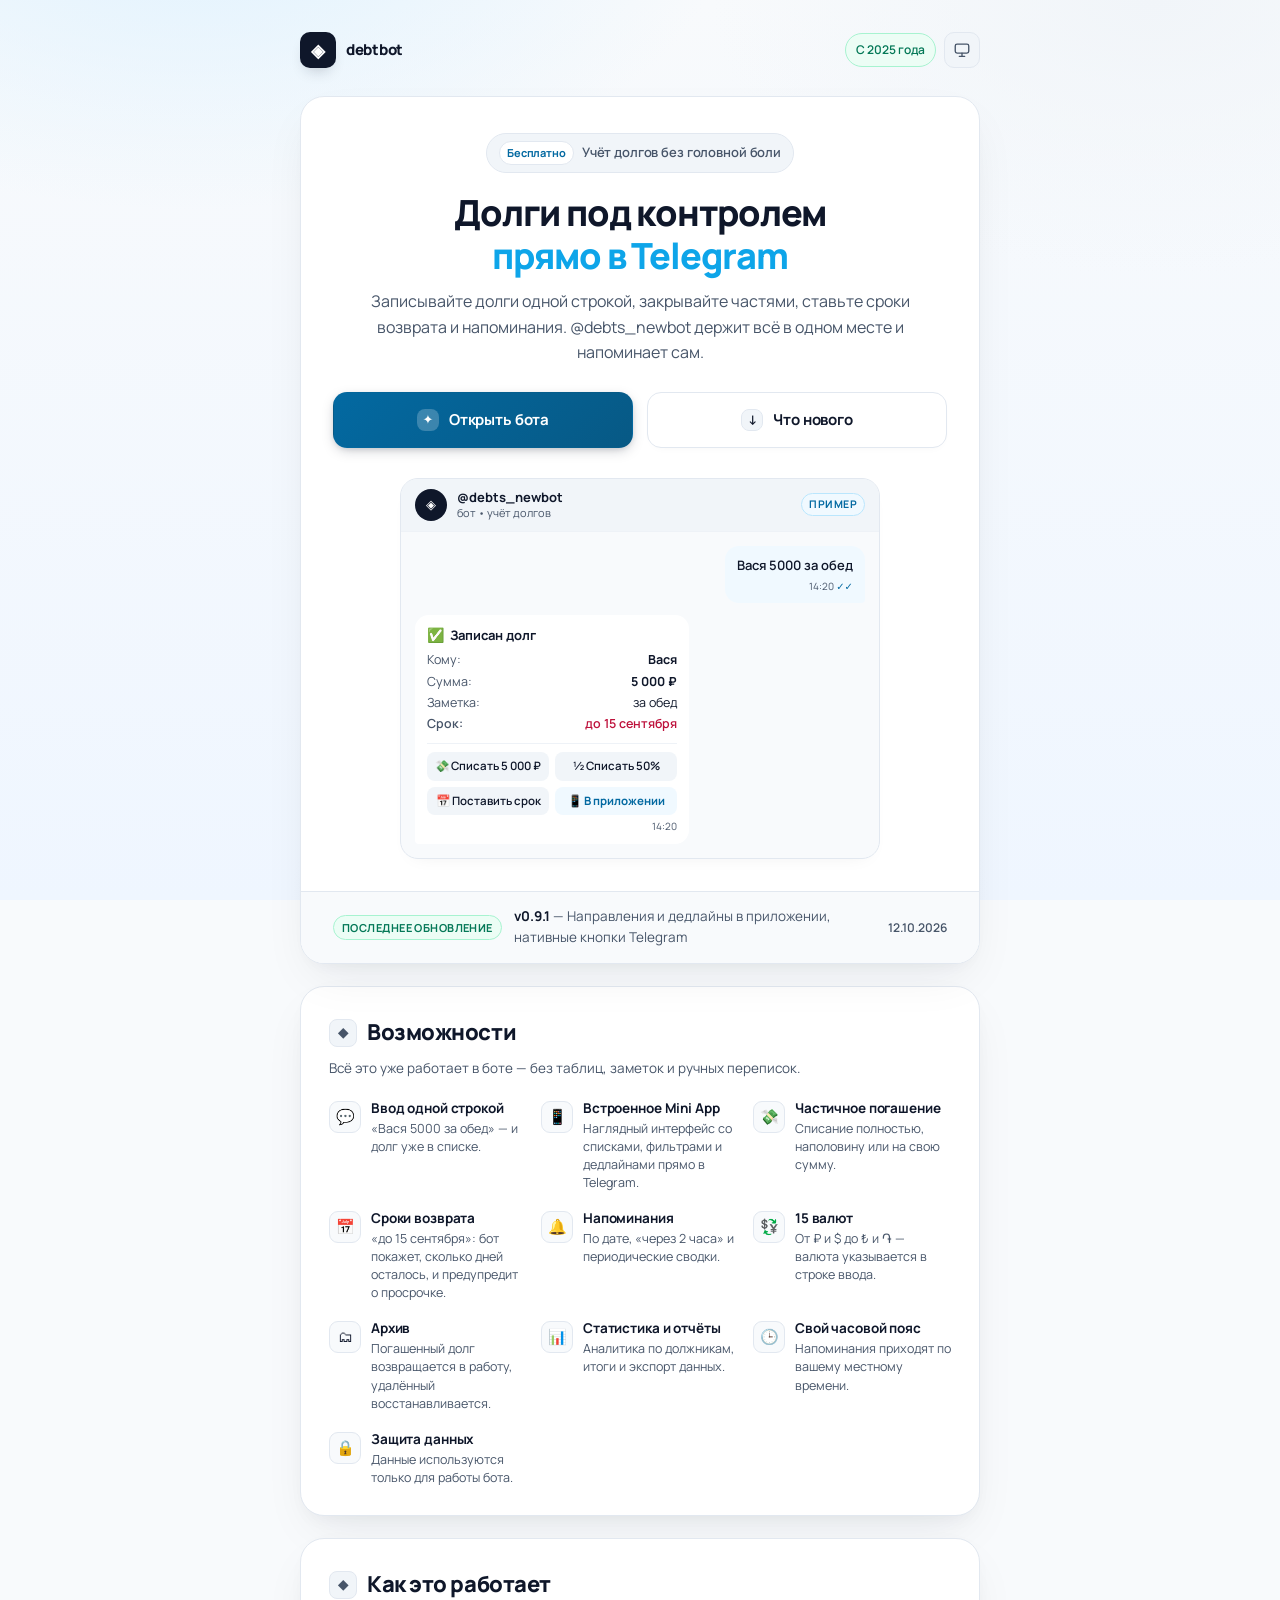
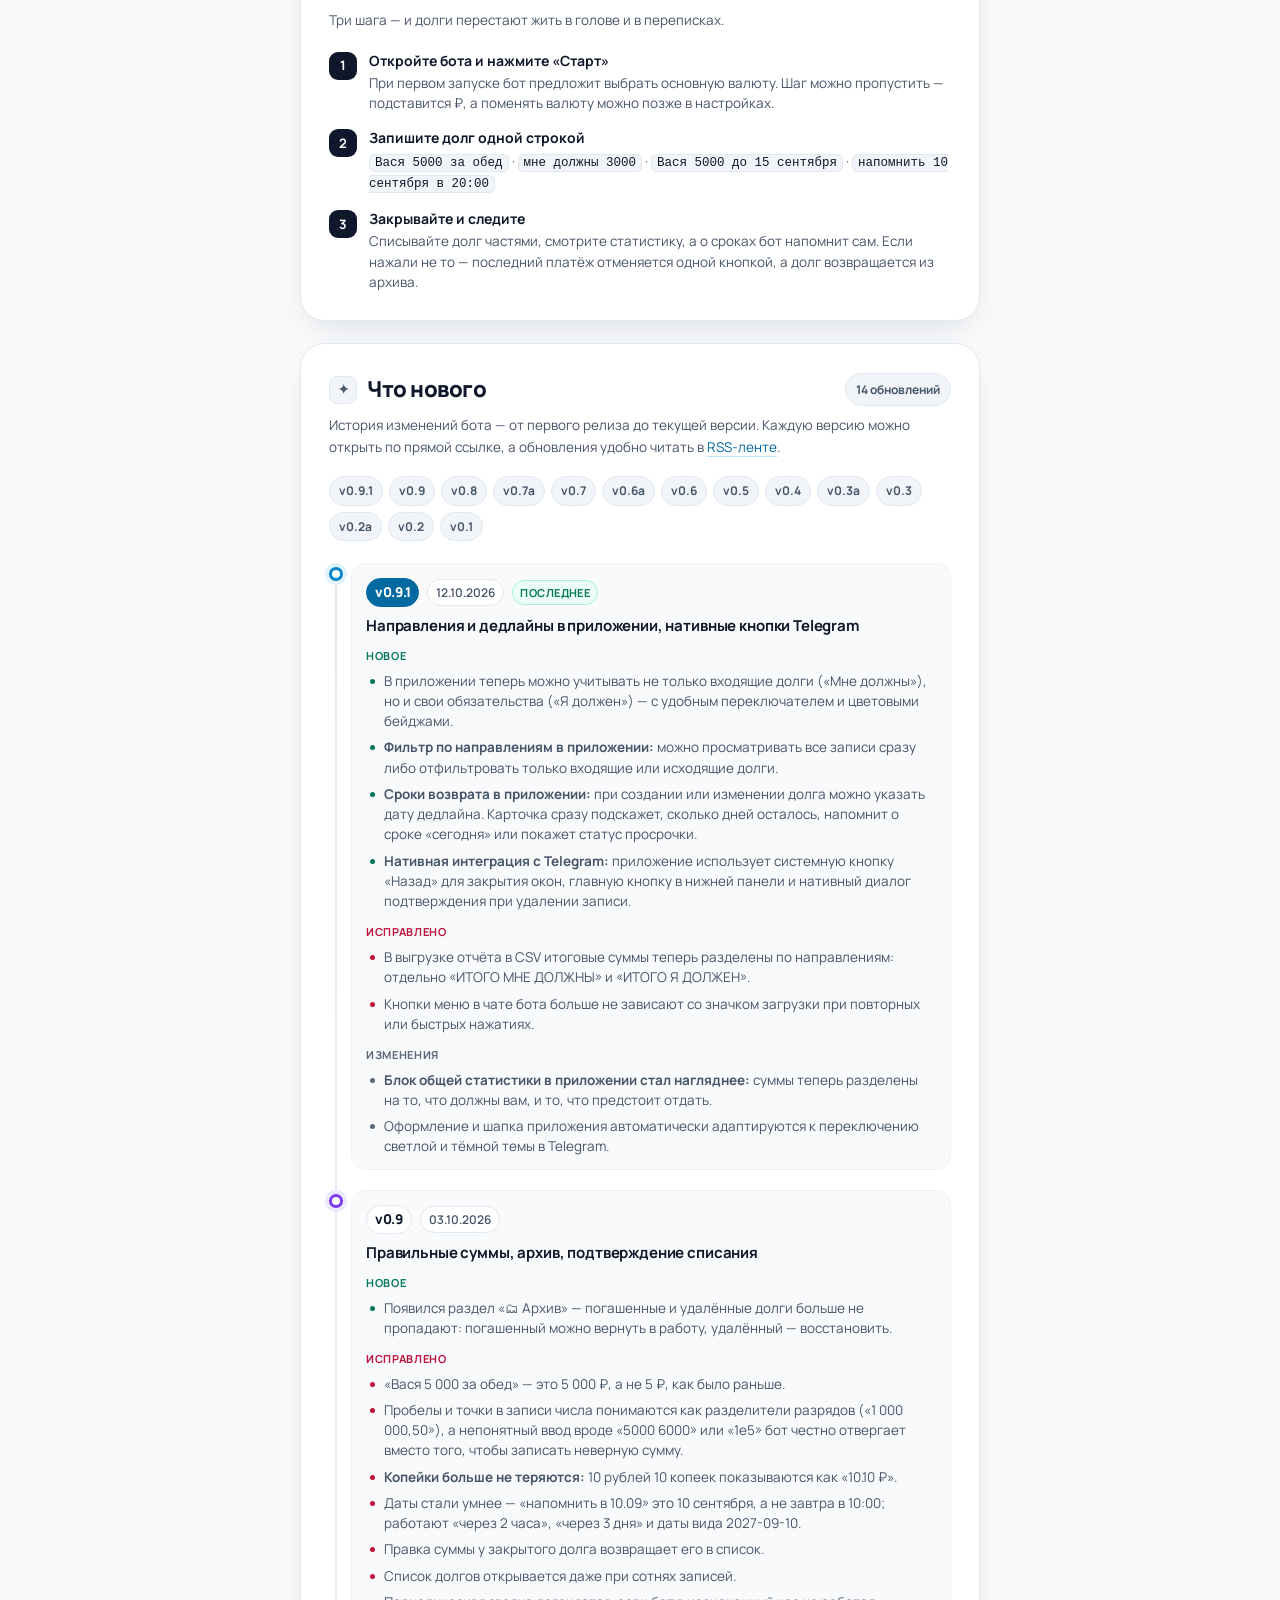
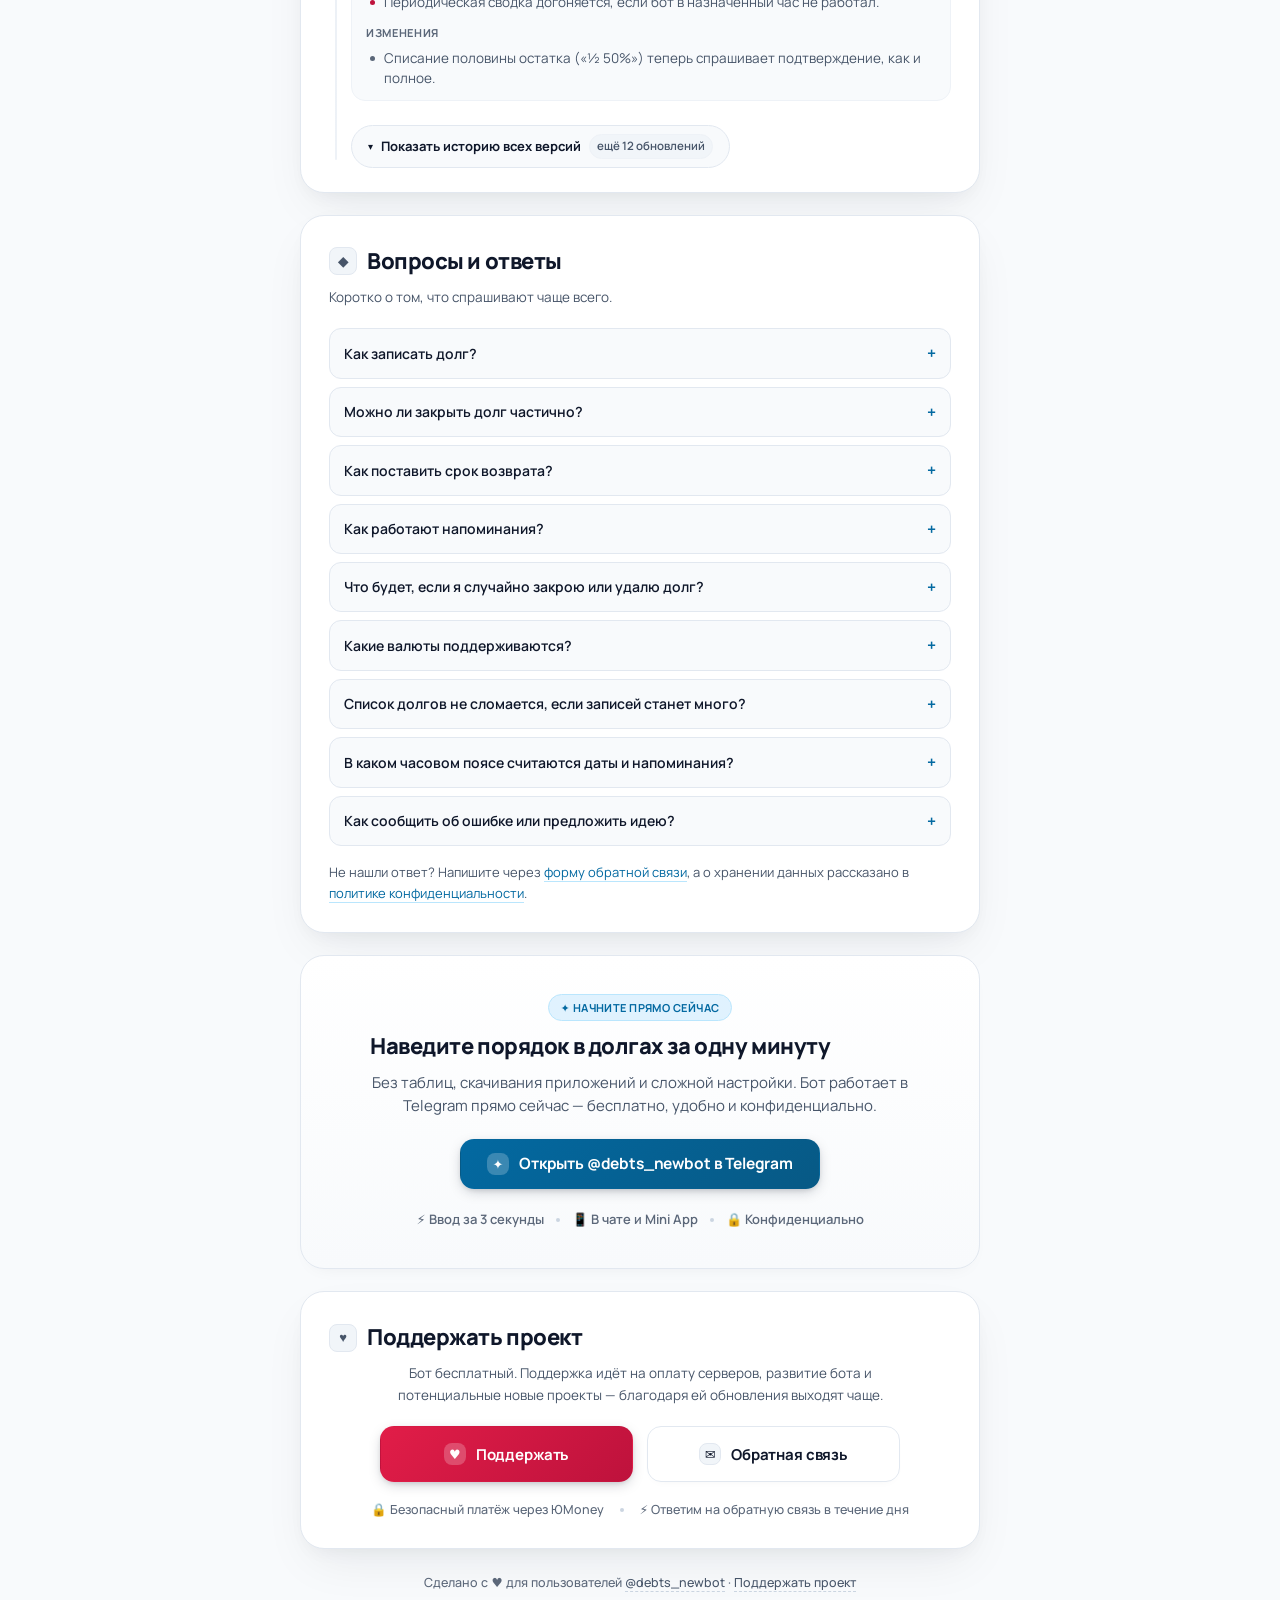
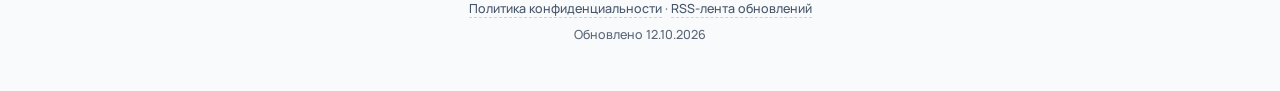
==== commit 445b20ec: "feat: сворачиваемый архив версий в чейнджлоге и финальный CTA перед футером - В tools/build.mjs свор" ====
--- a/index.html
+++ b/index.html
@@ -140,7 +140,7 @@
             "name": "Как сообщить об ошибке или предложить идею?",
             "acceptedAnswer": {
               "@type": "Answer",
-              "text": "Через форму обратной связи — ссылка в блоке «Поддержать проект» и в футере. Обычно отвечаем в течение дня."
+              "text": "Через форму обратной связи (ссылка в блоке «Поддержать проект» и в футере). Обычно отвечаем в течение дня."
             }
           }
         ]
@@ -156,7 +156,7 @@
   <script src="assets/theme.js"></script>
 </head>
 <body>
-  <a class="skip-link" href="#changelog">Перейти к обновлениям</a>
+  <a class="skip-link" href="#features">Перейти к возможностям</a>
 
   <div class="container">
     <header class="top-nav">
@@ -177,7 +177,7 @@
     <main id="main">
       <section class="hero" aria-labelledby="hero-title">
         <div class="hero-inner">
-          <p class="eyebrow"><span>БЕСПЛАТНО</span> Учёт долгов без головной боли</p>
+          <p class="eyebrow"><span>Бесплатно</span> Учёт долгов без головной боли</p>
           <h1 id="hero-title">Долги под контролем <br><span class="accent">прямо в Telegram</span></h1>
           <p class="subtitle">Записывайте долги одной строкой, закрывайте частями, ставьте сроки возврата и напоминания. @debts_newbot держит всё в одном месте и напоминает сам.</p>
 
@@ -416,6 +416,14 @@
             </div>
           </article>
         </li>
+        <li class="timeline-archive">
+          <details class="timeline-details">
+            <summary class="timeline-summary">
+              <span class="timeline-summary-icon" aria-hidden="true">▾</span>
+              <span class="timeline-summary-text">Показать историю всех версий</span>
+              <span class="timeline-summary-badge">ещё 12 обновлений</span>
+            </summary>
+            <ol class="timeline-older" aria-label="Предыдущие версии">
         <li class="timeline-item" id="v0-8">
           <div class="timeline-dot" aria-hidden="true"></div>
           <article class="timeline-card">
@@ -431,13 +439,13 @@
                 <h4 class="group-title">Новое</h4>
                 <ul class="release-list">
                   <li>Кнопка «✏️ Изменить» теперь есть прямо в карточке долга и работает из списка: имя, сумму, описание, напоминание и срок можно поправить в пару нажатий.</li>
-                  <li>Появилась команда /cancel — прервать любой диалог, если передумали; брошенные вопросы забываются сами через полчаса.</li>
+                  <li><b>Появилась команда /cancel:</b> позволяет прервать любой диалог, если передумали; брошенные вопросы забываются сами через полчаса.</li>
                 </ul>
               </div>
               <div class="release-group release-group-fix">
                 <h4 class="group-title">Исправлено</h4>
                 <ul class="release-list">
-                  <li>Починили напоминания — теперь они действительно приходят 🔔.</li>
+                  <li><b>Починили напоминания:</b> теперь они действительно приходят 🔔.</li>
                   <li>Уведомления по дате («напомнить 10 сентября в 20:00»), периодические сводки и сообщения о просроченных сроках возврата молча падали с ошибкой разметки и не доходили ни до кого.</li>
                   <li>Имена с апострофом («О'Брайен») больше не ломают сообщения целиком.</li>
                   <li>Даты вида «10 сентября 2026» читаются буквально, без сдвига на год вперёд.</li>
@@ -669,7 +677,7 @@
               <div class="release-group release-group-change">
                 <h4 class="group-title">Изменения</h4>
                 <ul class="release-list">
-                  <li>Улучшение безопасности бота — защита от спама и более гибкое управление.</li>
+                  <li><b>Улучшение безопасности бота:</b> защита от спама и более гибкое управление.</li>
                 </ul>
               </div>
             </div>
@@ -709,11 +717,14 @@
               <div class="release-group release-group-add">
                 <h4 class="group-title">Новое</h4>
                 <ul class="release-list">
-                  <li>Первоначальный релиз бота — базовый функционал учёта долгов, создание и учёт задолженностей.</li>
-                </ul>
-              </div>
-            </div>
-          </article>
+                  <li><b>Первоначальный релиз бота:</b> базовый функционал учёта долгов, создание и учёт задолженностей.</li>
+                </ul>
+              </div>
+            </div>
+          </article>
+        </li>
+            </ol>
+          </details>
         </li>
         <!-- build:releases:end -->
         </ul>
@@ -758,11 +769,32 @@
         </details>
         <details class="faq-item">
           <summary>Как сообщить об ошибке или предложить идею?</summary>
-          <p>Через форму обратной связи — ссылка в блоке «Поддержать проект» и в футере. Обычно отвечаем в течение дня.</p>
+          <p>Через форму обратной связи (ссылка в блоке «Поддержать проект» и в футере). Обычно отвечаем в течение дня.</p>
         </details>
         <!-- build:faq:end -->
 
         <p class="faq-note">Не нашли ответ? Напишите через <a class="inline-link" href="https://docs.google.com/forms/d/e/1FAIpQLSf25cPmj_XOJ0w-5ywHh_MlF2yY1WmF4xuYG1s7Vr0N-PM4dw/viewform?usp=header" target="_blank" rel="noopener noreferrer">форму обратной связи</a>, а о хранении данных рассказано в <a class="inline-link" href="privacy.html">политике конфиденциальности</a>.</p>
+      </section>
+
+      <section class="panel cta-panel" id="get-started" aria-labelledby="cta-title">
+        <div class="cta-inner">
+          <span class="cta-badge" aria-hidden="true">✦ Начните прямо сейчас</span>
+          <h2 id="cta-title" class="cta-heading">Наведите порядок в долгах за одну минуту</h2>
+          <p class="cta-sub">Без таблиц, скачивания приложений и сложной настройки. Бот работает в Telegram прямо сейчас — бесплатно, удобно и конфиденциально.</p>
+          <div class="cta-actions">
+            <a class="btn btn-primary btn-cta" href="https://t.me/debts_newbot" target="_blank" rel="noopener noreferrer">
+              <span class="btn-icon" aria-hidden="true">✦</span>
+              Открыть @debts_newbot в Telegram
+            </a>
+          </div>
+          <div class="cta-features">
+            <span class="cta-feat">⚡ Ввод за 3 секунды</span>
+            <span class="cta-dot" aria-hidden="true"></span>
+            <span class="cta-feat">📱 В чате и Mini App</span>
+            <span class="cta-dot" aria-hidden="true"></span>
+            <span class="cta-feat">🔒 Конфиденциально</span>
+          </div>
+        </div>
       </section>
 
       <section class="panel support" id="support" aria-labelledby="support-title">
--- a/assets/site.css
+++ b/assets/site.css
@@ -889,6 +889,70 @@
 .release-group-add .release-list li::before { background: var(--ok); }
 .release-group-fix .release-list li::before { background: var(--accent-ink); }
 
+/* ---------------------------------------------------- архив версий (спойлер) --- */
+
+.timeline-archive {
+  list-style: none;
+  position: relative;
+  padding-top: 4px;
+}
+.timeline-details {
+  border-radius: 12px;
+}
+.timeline-summary {
+  display: inline-flex;
+  align-items: center;
+  gap: 8px;
+  padding: 8px 16px;
+  background: var(--surface-2);
+  border: 1px solid var(--border);
+  border-radius: 999px;
+  color: var(--text);
+  font-family: inherit;
+  font-size: 13px;
+  font-weight: 600;
+  cursor: pointer;
+  user-select: none;
+  transition: all 0.2s ease;
+  list-style: none;
+}
+.timeline-summary::-webkit-details-marker {
+  display: none;
+}
+.timeline-summary:hover {
+  background: var(--elevated);
+  border-color: var(--primary);
+  color: var(--link);
+  transform: translateY(-1px);
+  box-shadow: var(--shadow-soft);
+}
+.timeline-summary-icon {
+  display: inline-block;
+  font-size: 10px;
+  line-height: 1;
+  transition: transform 0.2s ease;
+}
+.timeline-details[open] .timeline-summary-icon {
+  transform: rotate(180deg);
+}
+.timeline-summary-text {
+  font-weight: 700;
+}
+.timeline-summary-badge {
+  font-size: 11.5px;
+  font-weight: 600;
+  color: var(--muted);
+  background: var(--surface-3);
+  padding: 2px 7px;
+  border-radius: 999px;
+  border: 1px solid var(--border-soft);
+}
+.timeline-older {
+  list-style: none;
+  margin: 20px 0 0 0;
+  padding: 0;
+}
+
 /* ------------------------------------------------------------------ FAQ --- */
 
 .faq-item {
@@ -931,6 +995,77 @@
   margin-top: 16px;
   font-size: 13px;
   color: var(--muted);
+}
+
+/* ----------------------------------------------------------- CTA секция --- */
+
+.cta-panel {
+  background: linear-gradient(180deg, var(--card) 0%, var(--surface-2) 100%);
+  border: 1px solid var(--border);
+  box-shadow: var(--shadow-soft);
+  text-align: center;
+  padding: 38px 24px;
+}
+.cta-inner {
+  max-width: 540px;
+  margin: 0 auto;
+}
+.cta-badge {
+  display: inline-block;
+  font-size: 11px;
+  font-weight: 700;
+  letter-spacing: 0.04em;
+  text-transform: uppercase;
+  color: var(--link);
+  background: var(--glow-1);
+  border: 1px solid var(--note-border);
+  padding: 4px 12px;
+  border-radius: 999px;
+  margin-bottom: 12px;
+}
+.cta-heading {
+  margin: 0 0 10px;
+  font-size: clamp(22px, 3.8vw, 28px);
+  font-weight: 800;
+  letter-spacing: -0.025em;
+  line-height: 1.25;
+}
+.cta-sub {
+  margin: 0 0 22px;
+  font-size: 15px;
+  line-height: 1.55;
+  color: var(--muted);
+}
+.cta-actions {
+  display: flex;
+  justify-content: center;
+  margin-bottom: 20px;
+}
+.btn-cta {
+  padding: 13px 26px;
+  font-size: 15.5px;
+  font-weight: 700;
+}
+.cta-features {
+  display: flex;
+  align-items: center;
+  justify-content: center;
+  gap: 12px;
+  flex-wrap: wrap;
+  font-size: 13px;
+  color: var(--muted-2);
+  font-weight: 600;
+}
+.cta-feat {
+  display: inline-flex;
+  align-items: center;
+  gap: 4px;
+}
+.cta-dot {
+  width: 4px;
+  height: 4px;
+  border-radius: 50%;
+  background: var(--border-strong);
 }
 
 /* ----------------------------------------------------------- поддержка --- */
@@ -1039,6 +1174,8 @@
   .feature-grid { grid-template-columns: 1fr; gap: 14px; }
   .release-list li { font-size: 13px; }
   .changelog-sub { font-size: 13px; }
+  .cta-panel { padding: 24px 18px; }
+  .cta-features { gap: 8px; font-size: 12px; }
   .trust-row { flex-direction: column; gap: 6px; }
   .trust-dot { display: none; }
   .privacy-card { padding: 22px 18px; }
@@ -1050,7 +1187,7 @@
 
 @media print {
   body { background: #fff; }
-  .skip-link, .actions, .support { display: none; }
+  .skip-link, .actions, .support, .cta-panel { display: none; }
   .hero, .panel, .changelog { box-shadow: none; border-color: #cbd5e1; }
 }
 
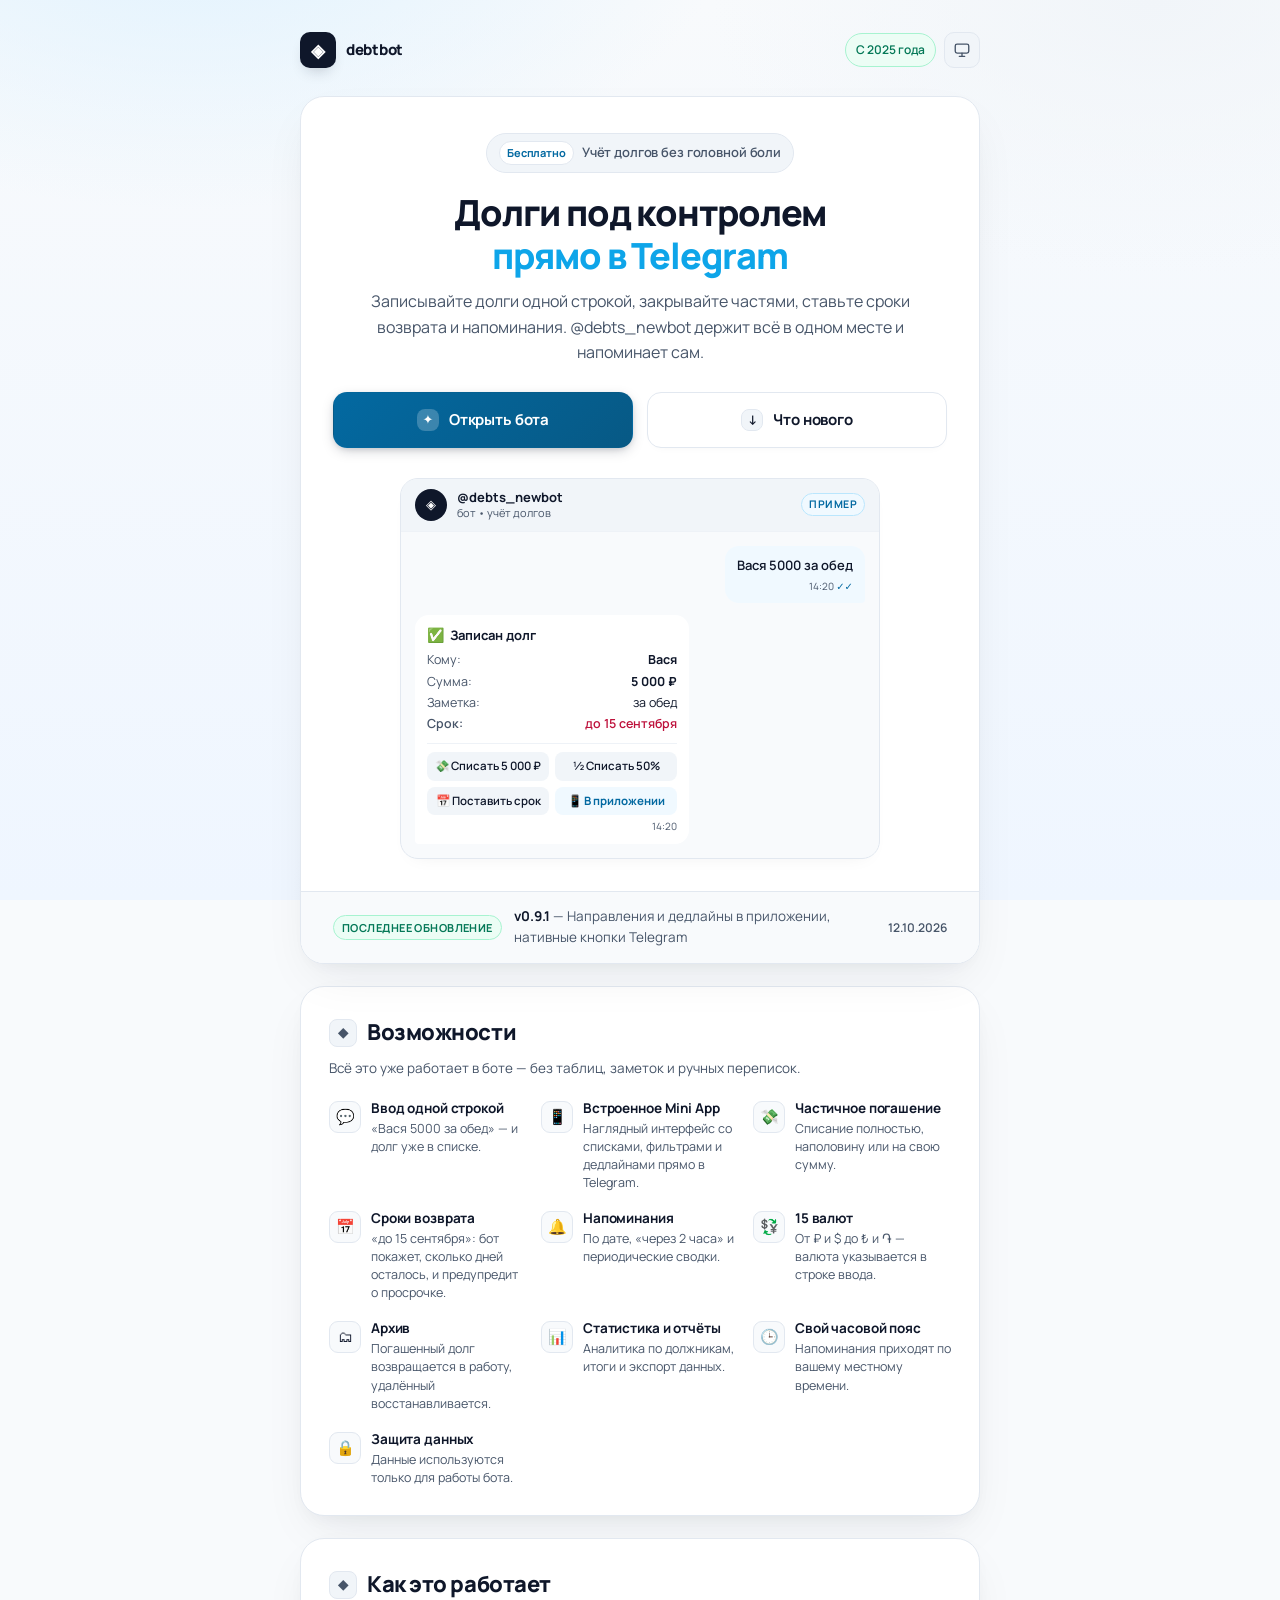
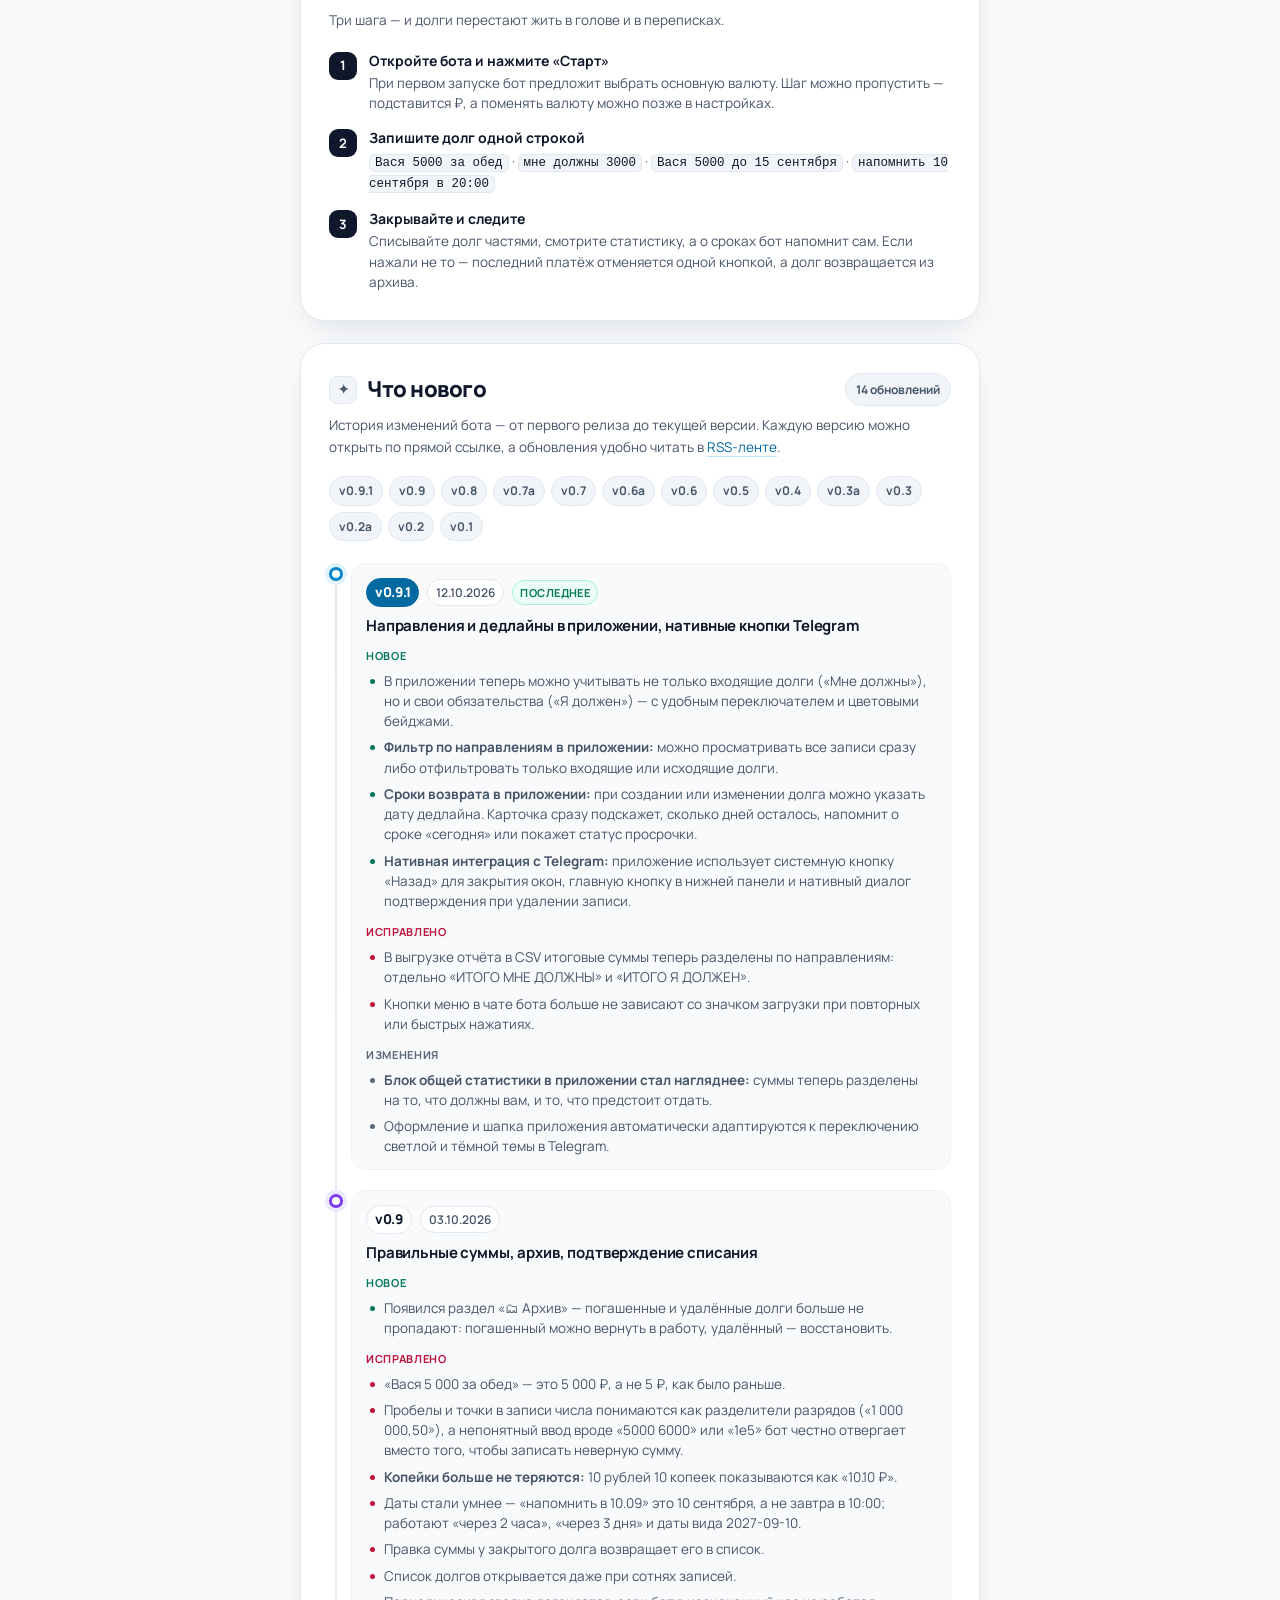
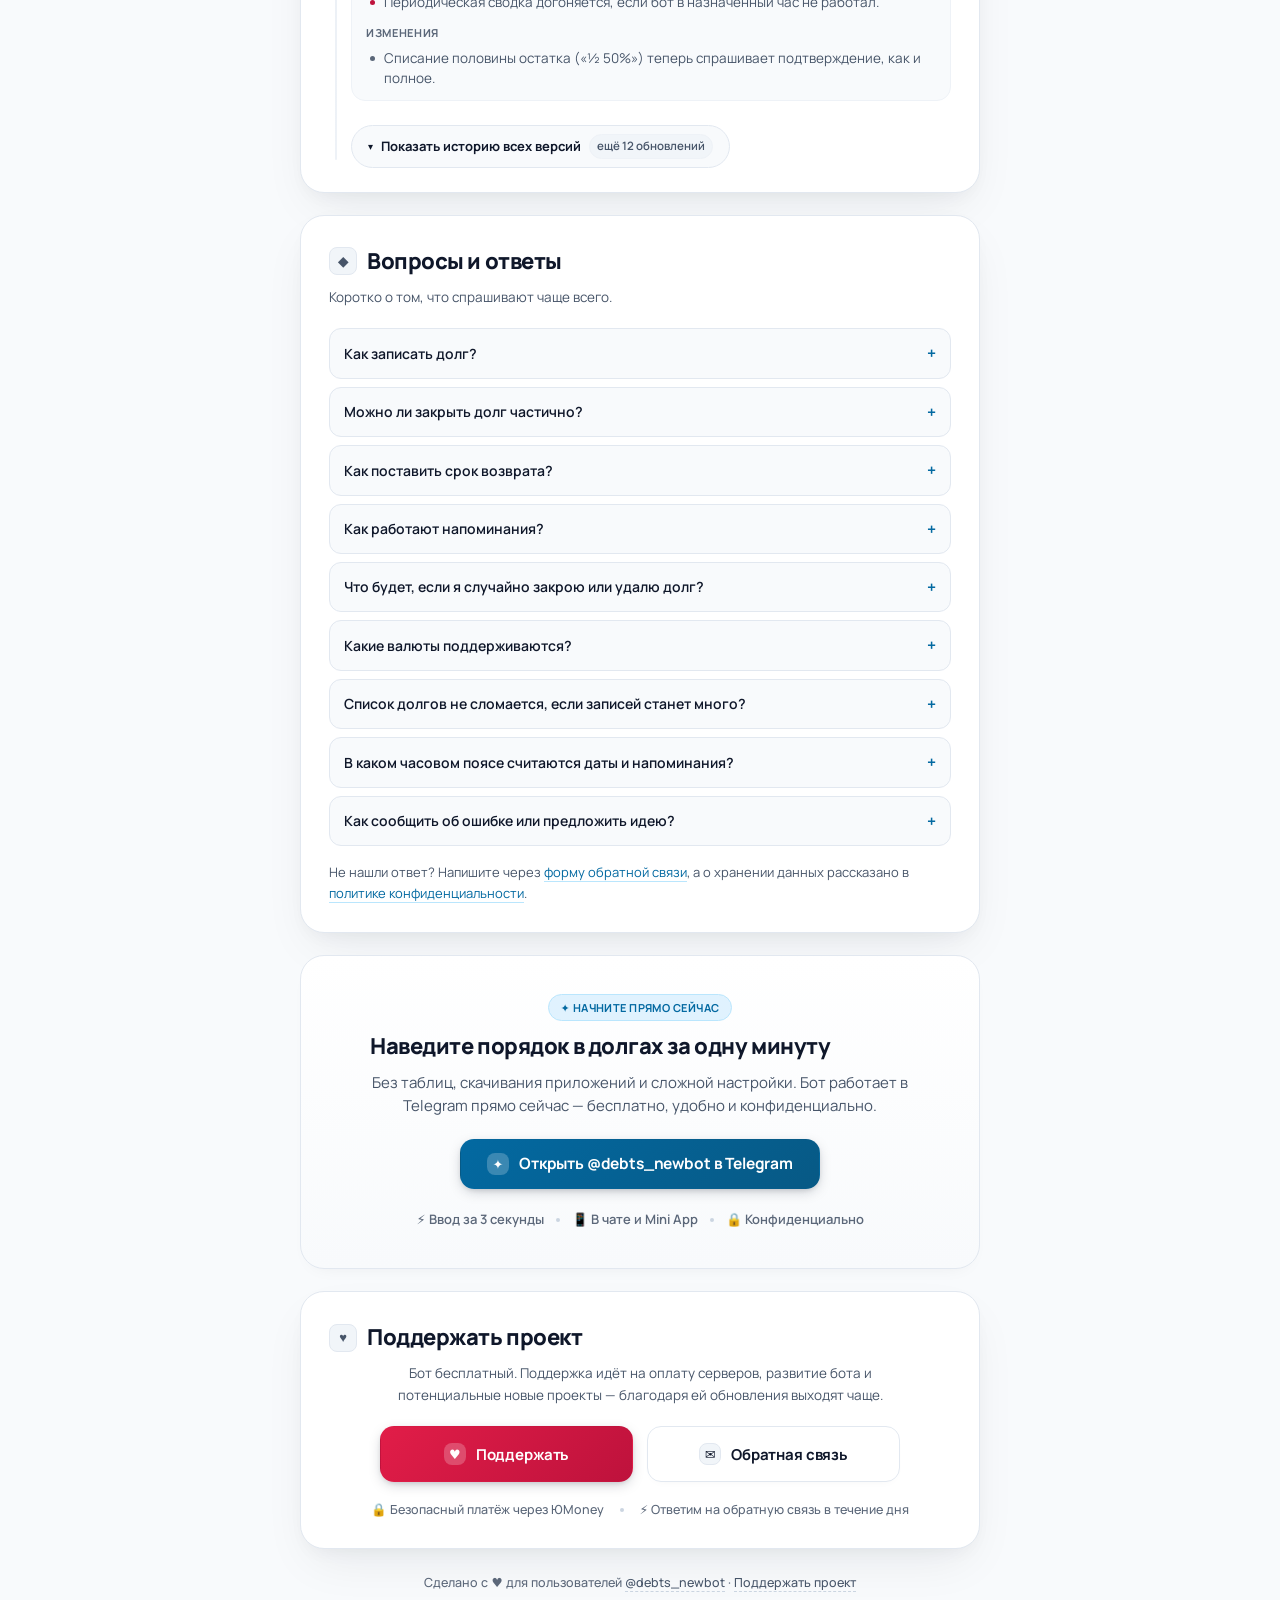
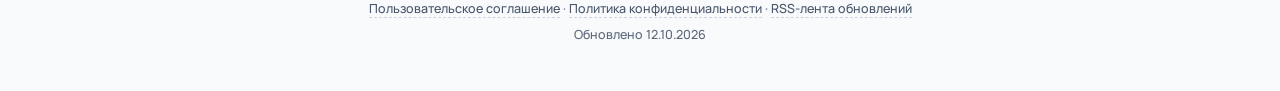
==== commit f14ca9b6: "site: добавить пользовательское соглашение и оферту (terms.html) - terms.html: статус личных заметок" ====
--- a/index.html
+++ b/index.html
@@ -822,7 +822,7 @@
 
     <footer>
       <p>Сделано с ♥ для пользователей <a href="https://t.me/debts_newbot" target="_blank" rel="noopener noreferrer">@debts_newbot</a> · <a href="https://yoomoney.ru/to/410011977124660" target="_blank" rel="noopener noreferrer">Поддержать проект</a></p>
-      <p><a href="privacy.html">Политика конфиденциальности</a> · <a href="feed.xml">RSS-лента обновлений</a></p>
+      <p><a href="terms.html">Пользовательское соглашение</a> · <a href="privacy.html">Политика конфиденциальности</a> · <a href="feed.xml">RSS-лента обновлений</a></p>
       <p>Обновлено <!-- build:updated:start --><time id="last-updated" datetime="2026-10-12">12.10.2026</time><!-- build:updated:end --></p>
     </footer>
   </div>
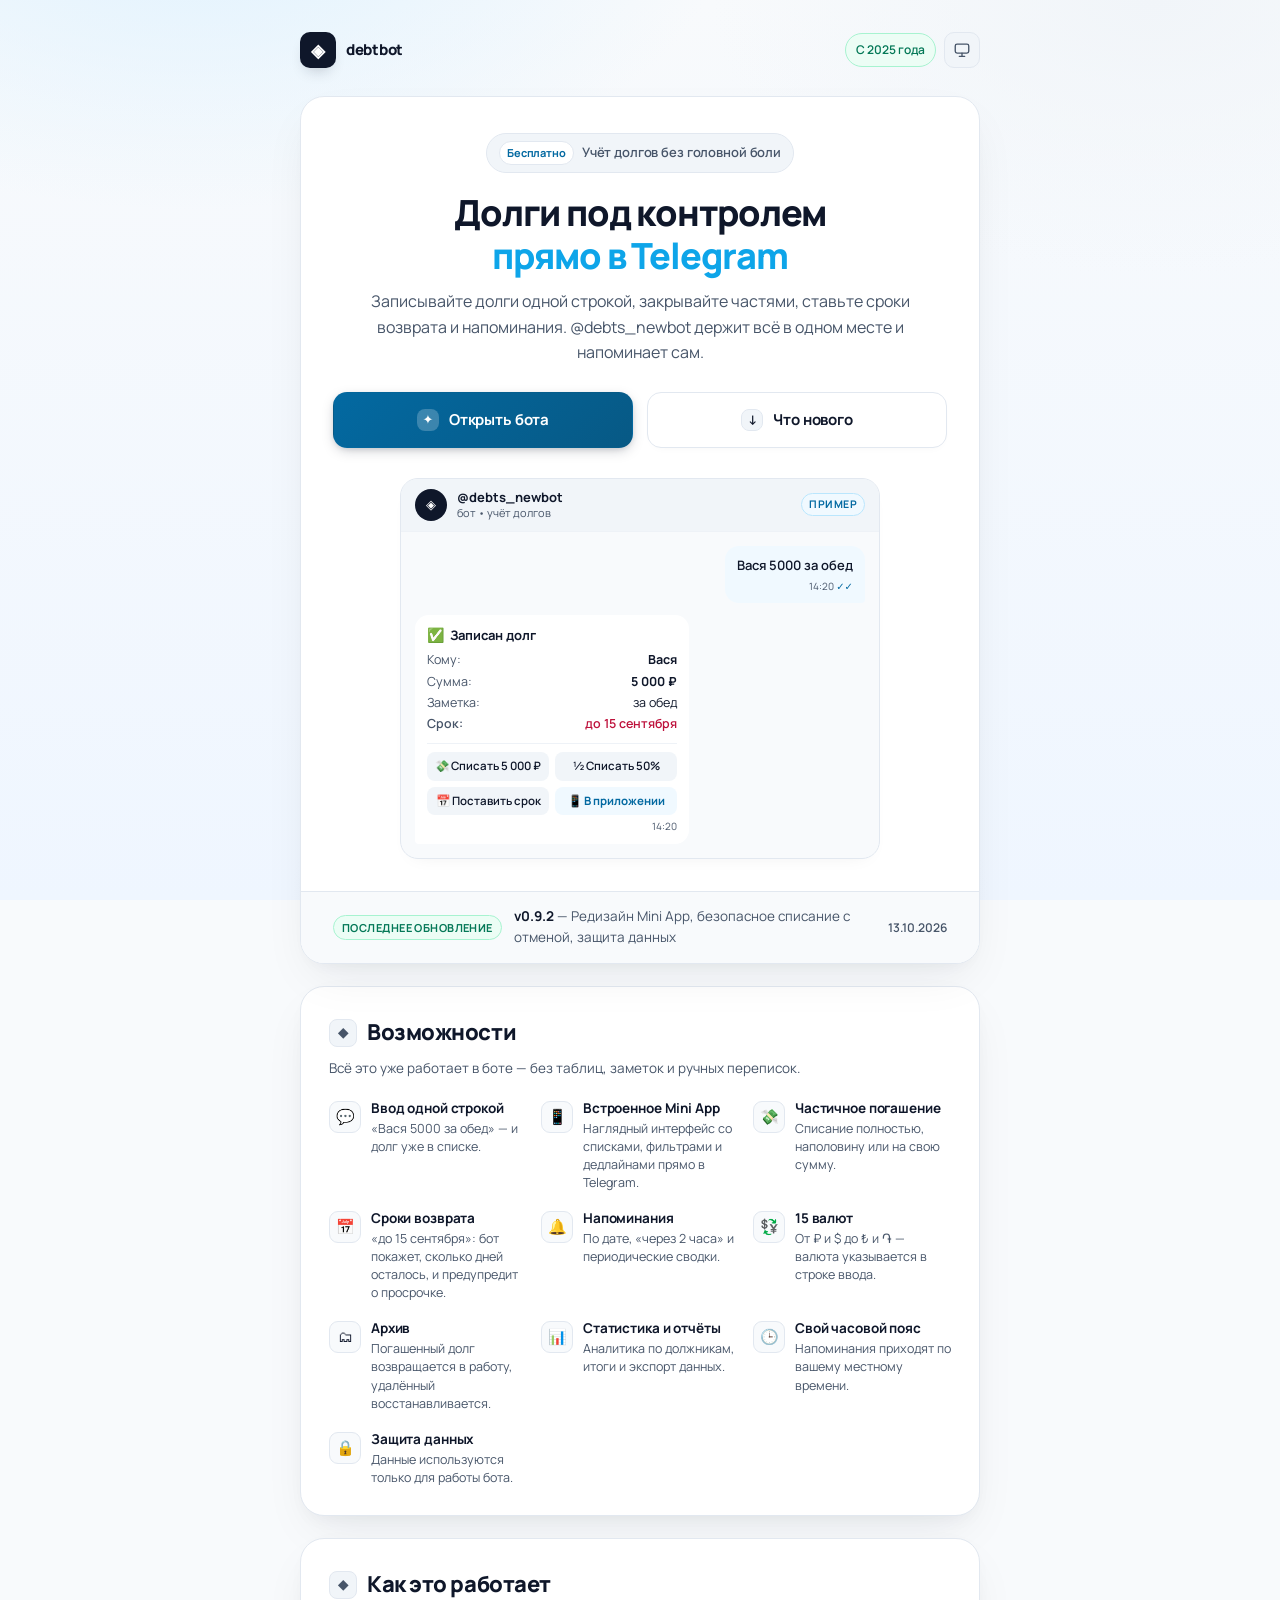
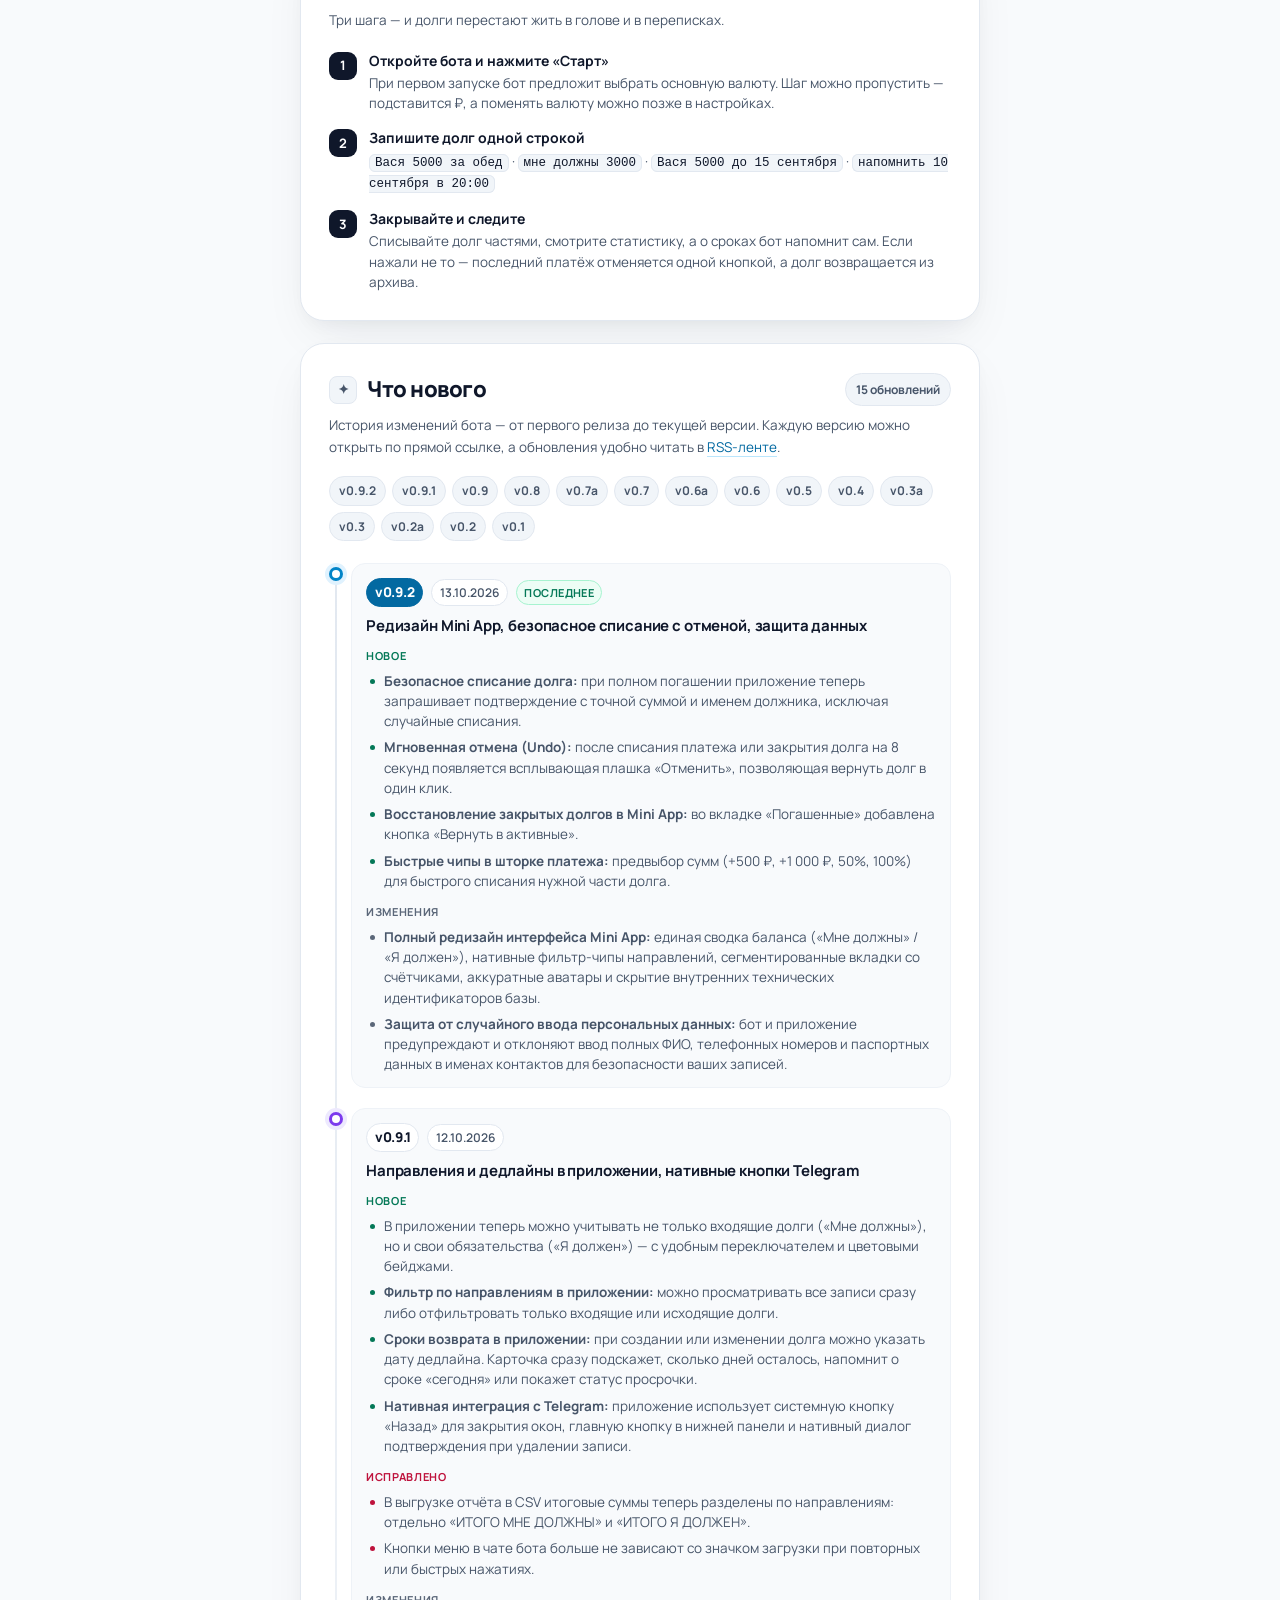
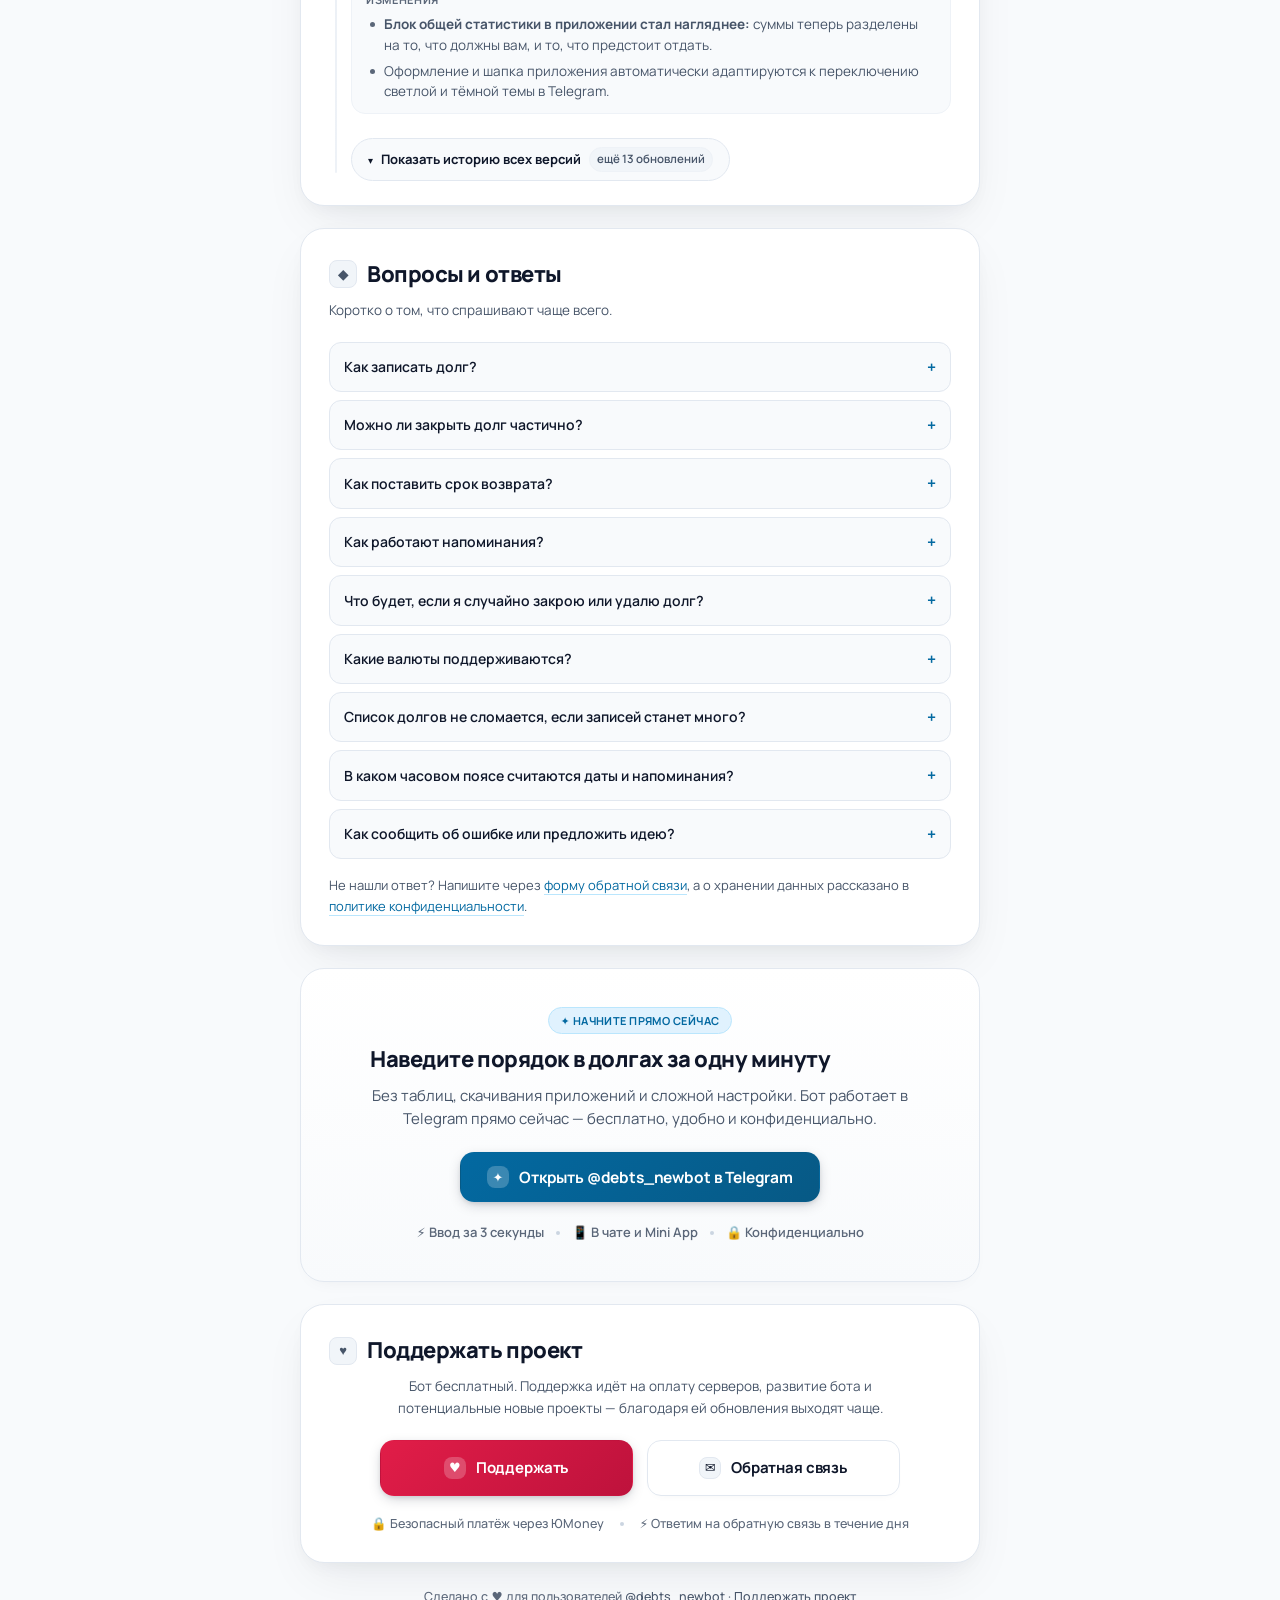
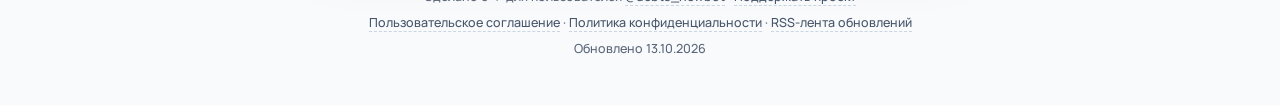
==== commit 544c8a5f: "site: релиз v0.9.2 (редизайн Mini App, безопасное списание с Undo, защита данных)" ====
--- a/index.html
+++ b/index.html
@@ -230,10 +230,10 @@
         </div>
 
         <!-- build:latest:start -->
-        <a class="latest" href="#v0-9-1">
+        <a class="latest" href="#v0-9-2">
           <span class="latest-label">Последнее обновление</span>
-          <span class="latest-title"><b>v0.9.1</b> — Направления и дедлайны в приложении, нативные кнопки Telegram</span>
-          <time class="latest-date" datetime="2026-10-12">12.10.2026</time>
+          <span class="latest-title"><b>v0.9.2</b> — Редизайн Mini App, безопасное списание с отменой, защита данных</span>
+          <time class="latest-date" datetime="2026-10-13">13.10.2026</time>
         </a>
         <!-- build:latest:end -->
       </section>
@@ -315,12 +315,13 @@
       <section class="changelog" id="changelog" aria-labelledby="changelog-title">
         <div class="changelog-head">
           <h2 id="changelog-title"><span class="title-icon" aria-hidden="true">✦</span> Что нового</h2>
-          <p class="version-count"><!-- build:count:start -->14 обновлений<!-- build:count:end --></p>
+          <p class="version-count"><!-- build:count:start -->15 обновлений<!-- build:count:end --></p>
         </div>
         <p class="changelog-sub">История изменений бота — от первого релиза до текущей версии. Каждую версию можно открыть по прямой ссылке, а обновления удобно читать в <a class="inline-link" href="feed.xml">RSS-ленте</a>.</p>
 
         <!-- build:index:start -->
           <nav class="version-index" aria-label="Перейти к версии">
+            <a class="chip" href="#v0-9-2">v0.9.2</a>
             <a class="chip" href="#v0-9-1">v0.9.1</a>
             <a class="chip" href="#v0-9">v0.9</a>
             <a class="chip" href="#v0-8">v0.8</a>
@@ -340,15 +341,45 @@
 
         <ul class="timeline">
         <!-- build:releases:start -->
+        <li class="timeline-item" id="v0-9-2">
+          <div class="timeline-dot" aria-hidden="true"></div>
+          <article class="timeline-card">
+            <div class="timeline-top">
+              <h3 class="release-heading">
+                <a class="ver latest" href="#v0-9-2" title="Ссылка на это обновление">v0.9.2</a>
+              </h3>
+              <time class="date" datetime="2026-10-13">13.10.2026</time>
+              <span class="tag">Последнее</span>
+            </div>
+            <p class="release-title">Редизайн Mini App, безопасное списание с отменой, защита данных</p>
+            <div class="release-groups">
+              <div class="release-group release-group-add">
+                <h4 class="group-title">Новое</h4>
+                <ul class="release-list">
+                  <li><b>Безопасное списание долга:</b> при полном погашении приложение теперь запрашивает подтверждение с точной суммой и именем должника, исключая случайные списания.</li>
+                  <li><b>Мгновенная отмена (Undo):</b> после списания платежа или закрытия долга на 8 секунд появляется всплывающая плашка «Отменить», позволяющая вернуть долг в один клик.</li>
+                  <li><b>Восстановление закрытых долгов в Mini App:</b> во вкладке «Погашенные» добавлена кнопка «Вернуть в активные».</li>
+                  <li><b>Быстрые чипы в шторке платежа:</b> предвыбор сумм (+500 ₽, +1 000 ₽, 50%, 100%) для быстрого списания нужной части долга.</li>
+                </ul>
+              </div>
+              <div class="release-group release-group-change">
+                <h4 class="group-title">Изменения</h4>
+                <ul class="release-list">
+                  <li><b>Полный редизайн интерфейса Mini App:</b> единая сводка баланса («Мне должны» / «Я должен»), нативные фильтр-чипы направлений, сегментированные вкладки со счётчиками, аккуратные аватары и скрытие внутренних технических идентификаторов базы.</li>
+                  <li><b>Защита от случайного ввода персональных данных:</b> бот и приложение предупреждают и отклоняют ввод полных ФИО, телефонных номеров и паспортных данных в именах контактов для безопасности ваших записей.</li>
+                </ul>
+              </div>
+            </div>
+          </article>
+        </li>
         <li class="timeline-item" id="v0-9-1">
           <div class="timeline-dot" aria-hidden="true"></div>
           <article class="timeline-card">
             <div class="timeline-top">
               <h3 class="release-heading">
-                <a class="ver latest" href="#v0-9-1" title="Ссылка на это обновление">v0.9.1</a>
+                <a class="ver" href="#v0-9-1" title="Ссылка на это обновление">v0.9.1</a>
               </h3>
               <time class="date" datetime="2026-10-12">12.10.2026</time>
-              <span class="tag">Последнее</span>
             </div>
             <p class="release-title">Направления и дедлайны в приложении, нативные кнопки Telegram</p>
             <div class="release-groups">
@@ -378,6 +409,14 @@
             </div>
           </article>
         </li>
+        <li class="timeline-archive">
+          <details class="timeline-details">
+            <summary class="timeline-summary">
+              <span class="timeline-summary-icon" aria-hidden="true">▾</span>
+              <span class="timeline-summary-text">Показать историю всех версий</span>
+              <span class="timeline-summary-badge">ещё 13 обновлений</span>
+            </summary>
+            <ol class="timeline-older" aria-label="Предыдущие версии">
         <li class="timeline-item" id="v0-9">
           <div class="timeline-dot" aria-hidden="true"></div>
           <article class="timeline-card">
@@ -416,14 +455,6 @@
             </div>
           </article>
         </li>
-        <li class="timeline-archive">
-          <details class="timeline-details">
-            <summary class="timeline-summary">
-              <span class="timeline-summary-icon" aria-hidden="true">▾</span>
-              <span class="timeline-summary-text">Показать историю всех версий</span>
-              <span class="timeline-summary-badge">ещё 12 обновлений</span>
-            </summary>
-            <ol class="timeline-older" aria-label="Предыдущие версии">
         <li class="timeline-item" id="v0-8">
           <div class="timeline-dot" aria-hidden="true"></div>
           <article class="timeline-card">
@@ -823,7 +854,7 @@
     <footer>
       <p>Сделано с ♥ для пользователей <a href="https://t.me/debts_newbot" target="_blank" rel="noopener noreferrer">@debts_newbot</a> · <a href="https://yoomoney.ru/to/410011977124660" target="_blank" rel="noopener noreferrer">Поддержать проект</a></p>
       <p><a href="terms.html">Пользовательское соглашение</a> · <a href="privacy.html">Политика конфиденциальности</a> · <a href="feed.xml">RSS-лента обновлений</a></p>
-      <p>Обновлено <!-- build:updated:start --><time id="last-updated" datetime="2026-10-12">12.10.2026</time><!-- build:updated:end --></p>
+      <p>Обновлено <!-- build:updated:start --><time id="last-updated" datetime="2026-10-13">13.10.2026</time><!-- build:updated:end --></p>
     </footer>
   </div>
 </body>
